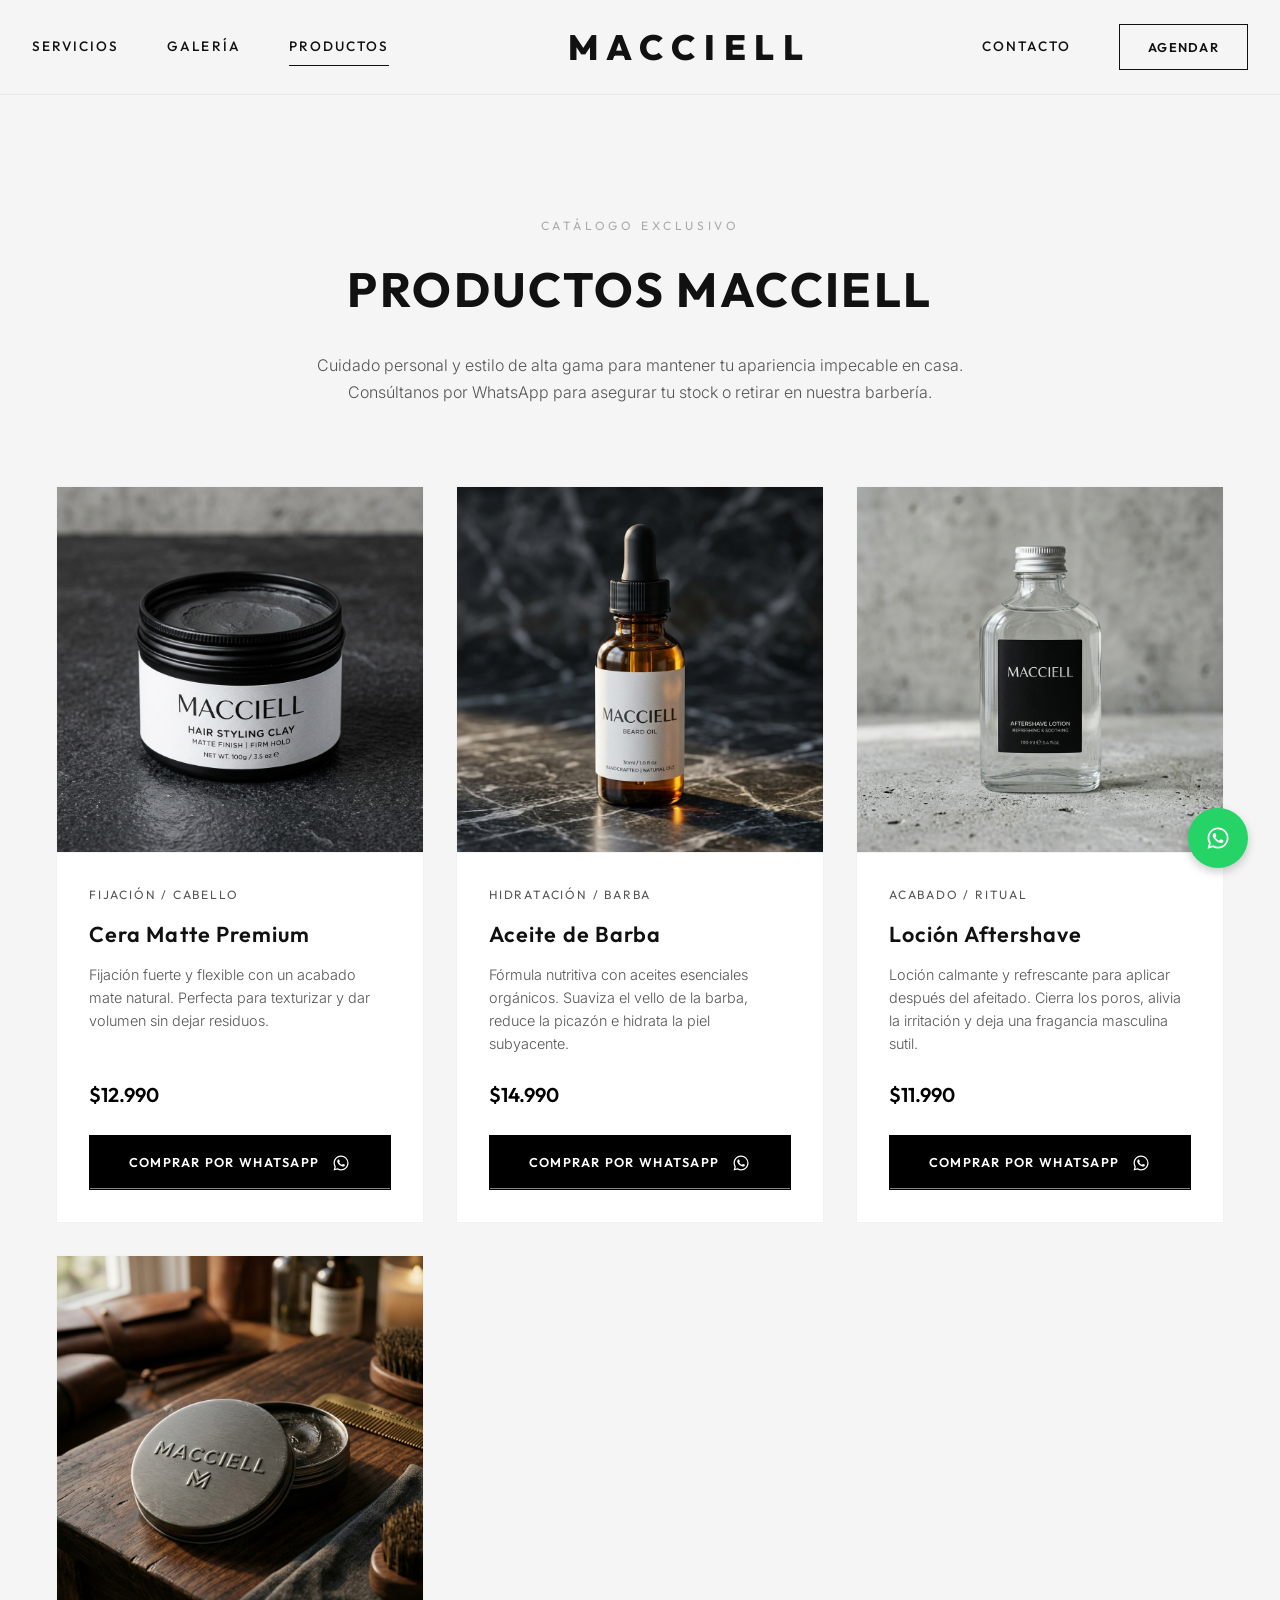
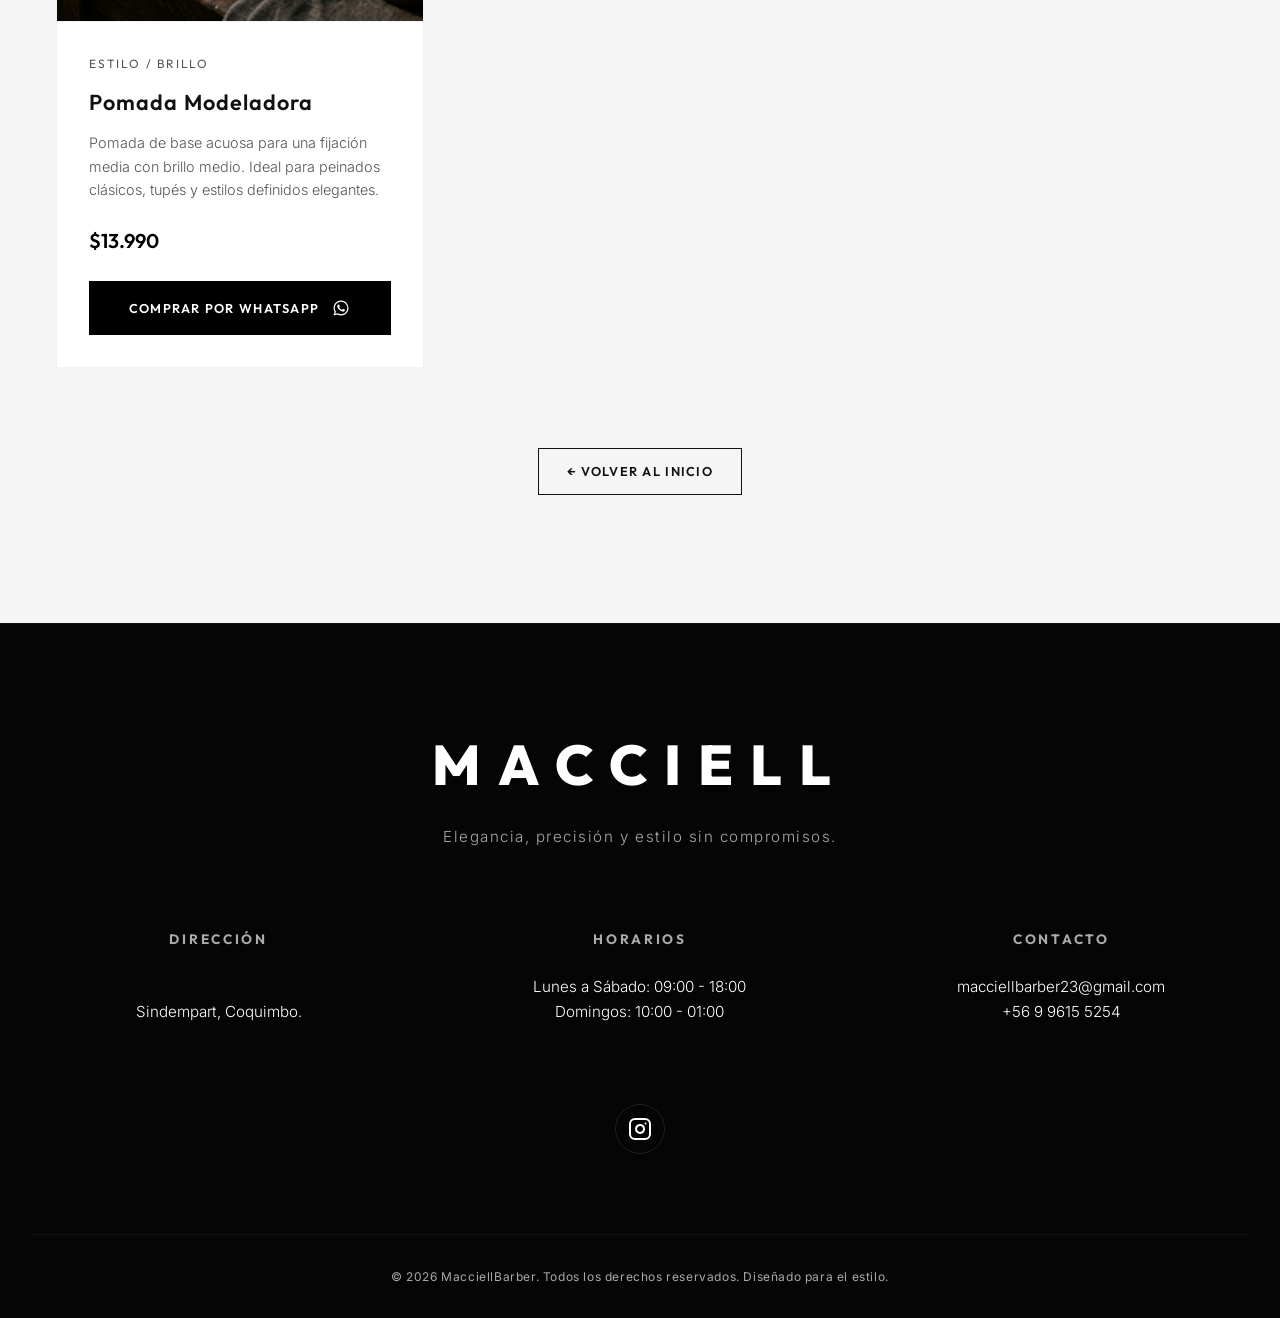
==== productos.html @ 470afd6d "Introduce new Products module: add products teaser to index, create products.html catalog, generate " ====
<!DOCTYPE html>
<html lang="es">
<head>
    <meta charset="UTF-8">
    <meta name="viewport" content="width=device-width, initial-scale=1.0">
    <title>Productos | Macciell</title>
    <meta name="description" content="Productos de barbería premium exclusivos de Macciell. Cera matte, aceite de barba y loción aftershave para mantener tu estilo todos los días.">
    <!-- Google Fonts: Outfit (Titulares) e Inter (Texto de cuerpo) -->
    <link rel="preconnect" href="https://fonts.googleapis.com">
    <link rel="preconnect" href="https://fonts.gstatic.com" crossorigin>
    <link href="https://fonts.googleapis.com/css2?family=Inter:wght@300;400;500;600&family=Outfit:wght@400;600;700;800&display=swap" rel="stylesheet">
    <link rel="stylesheet" href="style.css">
</head>
<body class="products-page">

    <!-- Header / Navegación -->
    <header class="main-header">
        <div class="header-container">
            <!-- Menú hamburguesa (móvil) -->
            <button class="mobile-nav-toggle" aria-label="Abrir menú" aria-expanded="false" id="menuToggleBtn">
                <span class="hamburger-line"></span>
                <span class="hamburger-line"></span>
                <span class="hamburger-line"></span>
            </button>

            <!-- Enlaces de navegación izquierdos (desktop) -->
            <nav class="desktop-nav nav-left">
                <a href="index.html#servicios" class="nav-link">Servicios</a>
                <a href="index.html#galeria" class="nav-link">Galería</a>
                <a href="productos.html" class="nav-link active">Productos</a>
            </nav>

            <!-- Logo Central -->
            <div class="logo-container">
                <a href="index.html" class="logo-text">MACCIELL</a>
            </div>

            <!-- Enlaces de navegación derechos / Botón de Acción -->
            <nav class="desktop-nav nav-right">
                <a href="index.html#contacto" class="nav-link">Contacto</a>
                <a href="https://api.whatsapp.com/send?phone=56996155254&text=Hola%20Macciell%20Barber%20%F0%9F%92%88%2C%20quiero%20agendar%20una%20hora.%0A%0A%F0%9F%91%A4%20Nombre%3A%0A%F0%9F%93%85%20D%C3%ADa%20de%20preferencia%3A%0A%F0%9F%95%90%20Hora%20de%20preferencia%3A%0A%F0%9F%92%87%E2%80%8D%E2%99%82%EF%B8%8F%20Servicio%20(corte%2Fbarba%2Fcorte%20%2B%20barba)%3A" target="_blank" class="btn-outline">Agendar</a>
            </nav>

            <!-- Botón de agendar directo para móvil -->
            <div class="mobile-cta-header">
                <a href="https://api.whatsapp.com/send?phone=56996155254&text=Hola%20Macciell%20Barber%20%F0%9F%92%88%2C%20quiero%20agendar%20una%20hora.%0A%0A%F0%9F%91%A4%20Nombre%3A%0A%F0%9F%93%85%20D%C3%ADa%20de%20preferencia%3A%0A%F0%9F%95%90%20Hora%20de%20preferencia%3A%0A%F0%9F%92%87%E2%80%8D%E2%99%82%EF%B8%8F%20Servicio%20(corte%2Fbarba%2Fcorte%20%2B%20barba)%3A" target="_blank" class="btn-outline btn-sm">Agendar</a>
            </div>
        </div>
    </header>

    <!-- Menú Móvil (Overlay Drawer) -->
    <div class="mobile-menu-overlay" id="mobileMenu">
        <nav class="mobile-menu-nav">
            <a href="index.html#servicios" class="mobile-nav-link">Servicios</a>
            <a href="index.html#galeria" class="mobile-nav-link">Galería</a>
            <a href="productos.html" class="mobile-nav-link">Productos</a>
            <a href="index.html#contacto" class="mobile-nav-link">Contacto</a>
            <a href="https://api.whatsapp.com/send?phone=56996155254&text=Hola%20Macciell%20Barber%20%F0%9F%92%88%2C%20quiero%20agendar%20una%20hora.%0A%0A%F0%9F%91%A4%20Nombre%3A%0A%F0%9F%93%85%20D%C3%ADa%20de%20preferencia%3A%0A%F0%9F%95%90%20Hora%20de%20preferencia%3A%0A%F0%9F%92%87%E2%80%8D%E2%99%82%EF%B8%8F%20Servicio%20(corte%2Fbarba%2Fcorte%20%2B%20barba)%3A" target="_blank" class="btn-solid btn-block">AGENDA TU HORA</a>
        </nav>
    </div>

    <main class="products-catalog-main">
        <section class="products-catalog-section">
            <div class="section-container">
                <div class="section-header scroll-reveal">
                    <span class="section-subtitle">CATÁLOGO EXCLUSIVO</span>
                    <h1 class="section-title">PRODUCTOS MACCIELL</h1>
                    <p class="section-description">Cuidado personal y estilo de alta gama para mantener tu apariencia impecable en casa. Consúltanos por WhatsApp para asegurar tu stock o retirar en nuestra barbería.</p>
                </div>

                <div class="catalog-grid">
                    <!-- Producto 1 -->
                    <div class="product-card scroll-reveal">
                        <div class="product-image-box">
                            <img src="assets/product_wax.png" alt="Cera Matte Estilizado Macciell" class="product-img">
                        </div>
                        <div class="product-info">
                            <span class="product-category">FIJACIÓN / CABELLO</span>
                            <h2 class="product-name">Cera Matte Premium</h2>
                            <p class="product-desc">Fijación fuerte y flexible con un acabado mate natural. Perfecta para texturizar y dar volumen sin dejar residuos.</p>
                            <p class="product-price">$12.990</p>
                            <a href="https://api.whatsapp.com/send?phone=56996155254&text=Hola%20Macciell%20Barber%20%F0%9F%92%88%2C%20me%20interesa%20comprar%20el%20producto%3A%20Cera%20Matte%20Premium.%0A%0A%F0%9F%91%A4%20Mi%20Nombre%3A%0A%F0%9F%93%85%20D%C3%ADa%20de%20retiro%2Fentrega%3A%0A%F0%9F%95%90%20Hora%20de%20retiro%2Fentrega%3A" target="_blank" class="btn-solid btn-block btn-buy">
                                COMPRAR POR WHATSAPP
                                <svg width="20" height="20" viewBox="0 0 24 24" fill="currentColor" xmlns="http://www.w3.org/2000/svg">
                                    <path d="M18.403 5.633A8.919 8.919 0 0 0 12.053 3c-4.948 0-8.976 4.027-8.978 8.977 0 1.58.413 3.126 1.198 4.488L3 21.116l4.759-1.248a8.93 8.93 0 0 0 4.29 1.093h.004c4.947 0 8.975-4.027 8.977-8.977a8.922 8.922 0 0 0-2.627-6.35zM12.053 19.432h-.003a7.447 7.447 0 0 1-3.798-1.041l-.272-.162-2.824.741.753-2.753-.177-.282a7.448 7.448 0 0 1-1.141-3.971c.002-4.114 3.349-7.461 7.465-7.461a7.413 7.413 0 0 1 5.281 2.19 7.421 7.421 0 0 1 2.186 5.276c-.002 4.115-3.348 7.462-7.47 7.462zm4.093-5.592c-.224-.113-1.327-.655-1.533-.73-.205-.075-.355-.112-.505.113-.15.225-.58.73-.711.88-.13.151-.26.169-.485.056-.225-.113-.949-.35-1.808-1.117-.668-.596-1.12-1.332-1.251-1.557-.13-.225-.014-.347.099-.46.101-.102.224-.263.336-.394.112-.132.149-.225.224-.375.075-.15.037-.282-.019-.394-.056-.113-.505-1.217-.692-1.666-.181-.437-.363-.377-.505-.385-.13-.006-.28-.006-.43-.006s-.393.056-.599.282c-.206.225-.786.768-.786 1.873s.804 2.173.916 2.323c.112.15 1.58 2.413 3.829 3.383.535.23 1.011.383 1.357.493.538.171 1.027.147 1.413.09.431-.064 1.327-.543 1.514-1.068.187-.525.187-.975.131-1.069-.056-.094-.206-.15-.43-.263z"/>
                                </svg>
                            </a>
                        </div>
                    </div>

                    <!-- Producto 2 -->
                    <div class="product-card scroll-reveal">
                        <div class="product-image-box">
                            <img src="assets/product_oil.png" alt="Aceite de Barba Hidratante Macciell" class="product-img">
                        </div>
                        <div class="product-info">
                            <span class="product-category">HIDRATACIÓN / BARBA</span>
                            <h2 class="product-name">Aceite de Barba</h2>
                            <p class="product-desc">Fórmula nutritiva con aceites esenciales orgánicos. Suaviza el vello de la barba, reduce la picazón e hidrata la piel subyacente.</p>
                            <p class="product-price">$14.990</p>
                            <a href="https://api.whatsapp.com/send?phone=56996155254&text=Hola%20Macciell%20Barber%20%F0%9F%92%88%2C%20me%20interesa%20comprar%20el%20producto%3A%20Aceite%20de%20Barba.%0A%0A%F0%9F%91%A4%20Mi%20Nombre%3A%0A%F0%9F%93%85%20D%C3%ADa%20de%20retiro%2Fentrega%3A%0A%F0%9F%95%90%20Hora%20de%20retiro%2Fentrega%3A" target="_blank" class="btn-solid btn-block btn-buy">
                                COMPRAR POR WHATSAPP
                                <svg width="20" height="20" viewBox="0 0 24 24" fill="currentColor" xmlns="http://www.w3.org/2000/svg">
                                    <path d="M18.403 5.633A8.919 8.919 0 0 0 12.053 3c-4.948 0-8.976 4.027-8.978 8.977 0 1.58.413 3.126 1.198 4.488L3 21.116l4.759-1.248a8.93 8.93 0 0 0 4.29 1.093h.004c4.947 0 8.975-4.027 8.977-8.977a8.922 8.922 0 0 0-2.627-6.35zM12.053 19.432h-.003a7.447 7.447 0 0 1-3.798-1.041l-.272-.162-2.824.741.753-2.753-.177-.282a7.448 7.448 0 0 1-1.141-3.971c.002-4.114 3.349-7.461 7.465-7.461a7.413 7.413 0 0 1 5.281 2.19 7.421 7.421 0 0 1 2.186 5.276c-.002 4.115-3.348 7.462-7.47 7.462zm4.093-5.592c-.224-.113-1.327-.655-1.533-.73-.205-.075-.355-.112-.505.113-.15.225-.58.73-.711.88-.13.151-.26.169-.485.056-.225-.113-.949-.35-1.808-1.117-.668-.596-1.12-1.332-1.251-1.557-.13-.225-.014-.347.099-.46.101-.102.224-.263.336-.394.112-.132.149-.225.224-.375.075-.15.037-.282-.019-.394-.056-.113-.505-1.217-.692-1.666-.181-.437-.363-.377-.505-.385-.13-.006-.28-.006-.43-.006s-.393.056-.599.282c-.206.225-.786.768-.786 1.873s.804 2.173.916 2.323c.112.15 1.58 2.413 3.829 3.383.535.23 1.011.383 1.357.493.538.171 1.027.147 1.413.09.431-.064 1.327-.543 1.514-1.068.187-.525.187-.975.131-1.069-.056-.094-.206-.15-.43-.263z"/>
                                </svg>
                            </a>
                        </div>
                    </div>

                    <!-- Producto 3 -->
                    <div class="product-card scroll-reveal">
                        <div class="product-image-box">
                            <img src="assets/product_aftershave.png" alt="Loción Aftershave Refrescante Macciell" class="product-img">
                        </div>
                        <div class="product-info">
                            <span class="product-category">ACABADO / RITUAL</span>
                            <h2 class="product-name">Loción Aftershave</h2>
                            <p class="product-desc">Loción calmante y refrescante para aplicar después del afeitado. Cierra los poros, alivia la irritación y deja una fragancia masculina sutil.</p>
                            <p class="product-price">$11.990</p>
                            <a href="https://api.whatsapp.com/send?phone=56996155254&text=Hola%20Macciell%20Barber%20%F0%9F%92%88%2C%20me%20interesa%20comprar%20el%20producto%3A%20Loci%C3%B3n%20Aftershave.%0A%0A%F0%9F%91%A4%20Mi%20Nombre%3A%0A%F0%9F%93%85%20D%C3%ADa%20de%20retiro%2Fentrega%3A%0A%F0%9F%95%90%20Hora%20de%20retiro%2Fentrega%3A" target="_blank" class="btn-solid btn-block btn-buy">
                                COMPRAR POR WHATSAPP
                                <svg width="20" height="20" viewBox="0 0 24 24" fill="currentColor" xmlns="http://www.w3.org/2000/svg">
                                    <path d="M18.403 5.633A8.919 8.919 0 0 0 12.053 3c-4.948 0-8.976 4.027-8.978 8.977 0 1.58.413 3.126 1.198 4.488L3 21.116l4.759-1.248a8.93 8.93 0 0 0 4.29 1.093h.004c4.947 0 8.975-4.027 8.977-8.977a8.922 8.922 0 0 0-2.627-6.35zM12.053 19.432h-.003a7.447 7.447 0 0 1-3.798-1.041l-.272-.162-2.824.741.753-2.753-.177-.282a7.448 7.448 0 0 1-1.141-3.971c.002-4.114 3.349-7.461 7.465-7.461a7.413 7.413 0 0 1 5.281 2.19 7.421 7.421 0 0 1 2.186 5.276c-.002 4.115-3.348 7.462-7.47 7.462zm4.093-5.592c-.224-.113-1.327-.655-1.533-.73-.205-.075-.355-.112-.505.113-.15.225-.58.73-.711.88-.13.151-.26.169-.485.056-.225-.113-.949-.35-1.808-1.117-.668-.596-1.12-1.332-1.251-1.557-.13-.225-.014-.347.099-.46.101-.102.224-.263.336-.394.112-.132.149-.225.224-.375.075-.15.037-.282-.019-.394-.056-.113-.505-1.217-.692-1.666-.181-.437-.363-.377-.505-.385-.13-.006-.28-.006-.43-.006s-.393.056-.599.282c-.206.225-.786.768-.786 1.873s.804 2.173.916 2.323c.112.15 1.58 2.413 3.829 3.383.535.23 1.011.383 1.357.493.538.171 1.027.147 1.413.09.431-.064 1.327-.543 1.514-1.068.187-.525.187-.975.131-1.069-.056-.094-.206-.15-.43-.263z"/>
                                </svg>
                            </a>
                        </div>
                    </div>

                    <!-- Producto 4 -->
                    <div class="product-card scroll-reveal">
                        <div class="product-image-box">
                            <img src="assets/product_pomade.png" alt="Pomada Premium Modeladora Macciell" class="product-img">
                        </div>
                        <div class="product-info">
                            <span class="product-category">ESTILO / BRILLO</span>
                            <h2 class="product-name">Pomada Modeladora</h2>
                            <p class="product-desc">Pomada de base acuosa para una fijación media con brillo medio. Ideal para peinados clásicos, tupés y estilos definidos elegantes.</p>
                            <p class="product-price">$13.990</p>
                            <a href="https://api.whatsapp.com/send?phone=56996155254&text=Hola%20Macciell%20Barber%20%F0%9F%92%88%2C%20me%20interesa%20comprar%20el%20producto%3A%20Pomada%20Modeladora.%0A%0A%F0%9F%91%A4%20Mi%20Nombre%3A%0A%F0%9F%93%85%20D%C3%ADa%20de%20retiro%2Fentrega%3A%0A%F0%9F%95%90%20Hora%20de%20retiro%2Fentrega%3A" target="_blank" class="btn-solid btn-block btn-buy">
                                COMPRAR POR WHATSAPP
                                <svg width="20" height="20" viewBox="0 0 24 24" fill="currentColor" xmlns="http://www.w3.org/2000/svg">
                                    <path d="M18.403 5.633A8.919 8.919 0 0 0 12.053 3c-4.948 0-8.976 4.027-8.978 8.977 0 1.58.413 3.126 1.198 4.488L3 21.116l4.759-1.248a8.93 8.93 0 0 0 4.29 1.093h.004c4.947 0 8.975-4.027 8.977-8.977a8.922 8.922 0 0 0-2.627-6.35zM12.053 19.432h-.003a7.447 7.447 0 0 1-3.798-1.041l-.272-.162-2.824.741.753-2.753-.177-.282a7.448 7.448 0 0 1-1.141-3.971c.002-4.114 3.349-7.461 7.465-7.461a7.413 7.413 0 0 1 5.281 2.19 7.421 7.421 0 0 1 2.186 5.276c-.002 4.115-3.348 7.462-7.47 7.462zm4.093-5.592c-.224-.113-1.327-.655-1.533-.73-.205-.075-.355-.112-.505.113-.15.225-.58.73-.711.88-.13.151-.26.169-.485.056-.225-.113-.949-.35-1.808-1.117-.668-.596-1.12-1.332-1.251-1.557-.13-.225-.014-.347.099-.46.101-.102.224-.263.336-.394.112-.132.149-.225.224-.375.075-.15.037-.282-.019-.394-.056-.113-.505-1.217-.692-1.666-.181-.437-.363-.377-.505-.385-.13-.006-.28-.006-.43-.006s-.393.056-.599.282c-.206.225-.786.768-.786 1.873s.804 2.173.916 2.323c.112.15 1.58 2.413 3.829 3.383.535.23 1.011.383 1.357.493.538.171 1.027.147 1.413.09.431-.064 1.327-.543 1.514-1.068.187-.525.187-.975.131-1.069-.056-.094-.206-.15-.43-.263z"/>
                                </svg>
                            </a>
                        </div>
                    </div>
                </div>
                
                <div class="products-back-link">
                    <a href="index.html" class="btn-outline">&larr; Volver al inicio</a>
                </div>
            </div>
        </section>
    </main>

    <!-- Footer / Contacto -->
    <footer id="contacto" class="main-footer">
        <div class="footer-container">
            <div class="footer-brand scroll-reveal">
                <h2 class="footer-logo">MACCIELL</h2>
                <p class="footer-tagline">Elegancia, precisión y estilo sin compromisos.</p>
            </div>

            <div class="footer-info scroll-reveal">
                <div class="info-block">
                    <h3>DIRECCIÓN</h3>
                    <p><br>Sindempart, Coquimbo.</p>
                </div>
                <div class="info-block">
                    <h3>HORARIOS</h3>
                    <p>Lunes a Sábado: 09:00 - 18:00<br>Domingos: 10:00 - 01:00</p>
                </div>
                <div class="info-block">
                    <h3>CONTACTO</h3>
                    <p><a href="mailto:macciellbarber23@gmail.com" class="footer-link">macciellbarber23@gmail.com</a></p>
                    <p><a href="https://api.whatsapp.com/send?phone=56996155254&text=Hola%20Macciell%20Barber%20%F0%9F%92%88%2C%20quiero%20agendar%20una%20hora.%0A%0A%F0%9F%91%A4%20Nombre%3A%0A%F0%9F%93%85%20D%C3%ADa%20de%20preferencia%3A%0A%F0%9F%95%90%20Hora%20de%20preferencia%3A%0A%F0%9F%92%87%E2%80%8D%E2%99%82%EF%B8%8F%20Servicio%20(corte%2Fbarba%2Fcorte%20%2B%20barba)%3A" target="_blank" class="footer-link">+56 9 9615 5254</a></p>
                </div>
            </div>

            <div class="footer-social scroll-reveal">
                <a href="https://www.instagram.com/macciellbarber/" target="_blank" aria-label="Instagram" class="social-icon-link">
                    <svg width="24" height="24" viewBox="0 0 24 24" fill="none" stroke="currentColor" stroke-width="2" stroke-linecap="round" stroke-linejoin="round">
                        <rect x="2" y="2" width="20" height="20" rx="5" ry="5"></rect>
                        <path d="M16 11.37A4 4 0 1 1 12.63 8 4 4 0 0 1 16 11.37z"></path>
                        <line x1="17.5" y1="6.5" x2="17.51" y2="6.5"></line>
                    </svg>
                </a>
            </div>

            <div class="footer-bottom">
                <p>&copy; 2026 MacciellBarber. Todos los derechos reservados. Diseñado para el estilo.</p>
            </div>
        </div>
    </footer>

    <!-- Botón Flotante de WhatsApp -->
    <a href="https://api.whatsapp.com/send?phone=56996155254&text=Hola%20Macciell%20Barber%20%F0%9F%92%88%2C%20quiero%20agendar%20una%20hora.%0A%0A%F0%9F%91%A4%20Nombre%3A%0A%F0%9F%93%85%20D%C3%ADa%20de%20preferencia%3A%0A%F0%9F%95%90%20Hora%20de%20preferencia%3A%0A%F0%9F%92%87%E2%80%8D%E2%99%82%EF%B8%8F%20Servicio%20(corte%2Fbarba%2Fcorte%20%2B%20barba)%3A" class="whatsapp-floating" target="_blank" aria-label="Chatea con nosotros por WhatsApp">
        <svg width="28" height="28" viewBox="0 0 24 24" fill="currentColor" xmlns="http://www.w3.org/2000/svg">
            <path fill-rule="evenodd" clip-rule="evenodd" d="M18.403 5.633A8.919 8.919 0 0 0 12.053 3c-4.948 0-8.976 4.027-8.978 8.977 0 1.58.413 3.126 1.198 4.488L3 21.116l4.759-1.248a8.93 8.93 0 0 0 4.29 1.093h.004c4.947 0 8.975-4.027 8.977-8.977a8.922 8.922 0 0 0-2.627-6.35zM12.053 19.432h-.003a7.447 7.447 0 0 1-3.798-1.041l-.272-.162-2.824.741.753-2.753-.177-.282a7.448 7.448 0 0 1-1.141-3.971c.002-4.114 3.349-7.461 7.465-7.461a7.413 7.413 0 0 1 5.281 2.19 7.421 7.421 0 0 1 2.186 5.276c-.002 4.115-3.348 7.462-7.47 7.462zm4.093-5.592c-.224-.113-1.327-.655-1.533-.73-.205-.075-.355-.112-.505.113-.15.225-.58.73-.711.88-.13.151-.26.169-.485.056-.225-.113-.949-.35-1.808-1.117-.668-.596-1.12-1.332-1.251-1.557-.13-.225-.014-.347.099-.46.101-.102.224-.263.336-.394.112-.132.149-.225.224-.375.075-.15.037-.282-.019-.394-.056-.113-.505-1.217-.692-1.666-.181-.437-.363-.377-.505-.385-.13-.006-.28-.006-.43-.006s-.393.056-.599.282c-.206.225-.786.768-.786 1.873s.804 2.173.916 2.323c.112.15 1.58 2.413 3.829 3.383.535.23 1.011.383 1.357.493.538.171 1.027.147 1.413.09.431-.064 1.327-.543 1.514-1.068.187-.525.187-.975.131-1.069-.056-.094-.206-.15-.43-.263z"/>
        </svg>
    </a>

    <!-- Scripts -->
    <script src="app.js"></script>
</body>
</html>
---- style.css ----
/* ==========================================================================
   MACCIELLBARBER - Premium CSS Stylesheet
   ========================================================================== */

/* Variables y Variables de Diseño */
:root {
    /* Paleta de Colores */
    --color-bg-light: #f5f5f5;      /* Gris muy claro (fondo principal) */
    --color-bg-white: #ffffff;      /* Blanco puro */
    --color-bg-dark: #0a0a0a;       /* Negro profundo */
    --color-bg-darker: #050505;     /* Negro absoluto para contrastes */
    
    --color-text-dark: #111111;     /* Negro profundo para texto */
    --color-text-muted: #555555;    /* Gris medio para descripciones */
    --color-text-light: #ffffff;    /* Blanco para textos sobre oscuro */
    --color-text-light-muted: #aaaaaa; /* Gris claro sobre oscuro */

    --color-accent: #000000;
    --color-whatsapp: #25D366;
    --color-whatsapp-hover: #20ba59;

    /* Fuentes */
    --font-heading: 'Outfit', sans-serif;
    --font-body: 'Inter', sans-serif;

    /* Transiciones */
    --transition-smooth: all 0.4s cubic-bezier(0.16, 1, 0.3, 1);
    --transition-fast: all 0.2s ease;

    /* Espaciado */
    --section-padding: 8rem 2rem;
    --section-padding-mobile: 5rem 1.5rem;
}

/* Reset y Estilos Globales */
*, *::before, *::after {
    box-sizing: border-box;
    margin: 0;
    padding: 0;
}

html {
    scroll-behavior: smooth;
    font-size: 16px; /* Base */
}

body {
    font-family: var(--font-body);
    background-color: var(--color-bg-light);
    color: var(--color-text-dark);
    line-height: 1.6;
    overflow-x: hidden;
    -webkit-font-smoothing: antialiased;
}

a {
    text-decoration: none;
    color: inherit;
    transition: var(--transition-fast);
}

img {
    max-width: 100%;
    height: auto;
    display: block;
}

ul {
    list-style: none;
}

/* ==========================================================================
   Componentes / Botones (Premium)
   ========================================================================== */

/* Botón Sólido Negro */
.btn-solid {
    display: inline-flex;
    align-items: center;
    justify-content: center;
    gap: 0.75rem;
    background-color: var(--color-accent);
    color: var(--color-text-light);
    padding: 1.25rem 2.5rem;
    font-family: var(--font-heading);
    font-weight: 600;
    font-size: 0.9rem;
    letter-spacing: 0.15em;
    border: 1px solid var(--color-accent);
    cursor: pointer;
    transition: var(--transition-smooth);
    position: relative;
    overflow: hidden;
    z-index: 1;
}

.btn-solid::before {
    content: '';
    position: absolute;
    top: 0;
    left: 0;
    width: 100%;
    height: 100%;
    background-color: var(--color-bg-white);
    transform: translateY(100%);
    transition: var(--transition-smooth);
    z-index: -1;
}

.btn-solid:hover {
    color: var(--color-text-dark);
    border-color: var(--color-accent);
}

.btn-solid:hover::before {
    transform: translateY(0);
}

.btn-solid .arrow-icon {
    transition: var(--transition-smooth);
}

.btn-solid:hover .arrow-icon {
    transform: translateX(5px);
}

/* Botón Delineado (Outline) */
.btn-outline {
    display: inline-block;
    background: transparent;
    color: var(--color-text-dark);
    border: 1px solid var(--color-text-dark);
    padding: 0.75rem 1.75rem;
    font-family: var(--font-heading);
    font-weight: 600;
    font-size: 0.8rem;
    letter-spacing: 0.1em;
    cursor: pointer;
    text-transform: uppercase;
    transition: var(--transition-smooth);
}

.btn-outline:hover {
    background-color: var(--color-accent);
    color: var(--color-text-light);
}

.btn-outline.btn-sm {
    padding: 0.5rem 1.25rem;
    font-size: 0.75rem;
}

.btn-block {
    display: flex;
    width: 100%;
}

/* ==========================================================================
   Header / Navegación
   ========================================================================== */
.main-header {
    position: fixed;
    top: 0;
    left: 0;
    width: 100%;
    z-index: 100;
    background-color: rgba(245, 245, 245, 0.8);
    backdrop-filter: blur(10px);
    -webkit-backdrop-filter: blur(10px);
    border-bottom: 1px solid rgba(0, 0, 0, 0.05);
    transition: var(--transition-smooth);
}

/* Modificación de Header al hacer scroll */
.main-header.scrolled {
    background-color: rgba(255, 255, 255, 0.95);
    padding: 0.5rem 0;
    box-shadow: 0 10px 30px rgba(0, 0, 0, 0.02);
}

.header-container {
    max-width: 1400px;
    margin: 0 auto;
    display: flex;
    align-items: center;
    justify-content: space-between;
    padding: 1.5rem 2rem;
    position: relative;
    transition: var(--transition-smooth);
}

.desktop-nav {
    display: flex;
    align-items: center;
    gap: 3rem;
}

.nav-link {
    font-family: var(--font-heading);
    font-size: 0.85rem;
    font-weight: 500;
    letter-spacing: 0.15em;
    text-transform: uppercase;
    position: relative;
    padding: 0.5rem 0;
}

.nav-link::after {
    content: '';
    position: absolute;
    bottom: 0;
    left: 0;
    width: 0;
    height: 1px;
    background-color: var(--color-text-dark);
    transition: var(--transition-smooth);
}

.nav-link:hover::after {
    width: 100%;
}

/* Logo */
.logo-container {
    display: flex;
    align-items: center;
    justify-content: center;
}

.logo-text {
    font-family: var(--font-heading);
    font-weight: 800;
    font-size: 2.2rem;
    letter-spacing: 0.25em;
    line-height: 1;
    margin-right: -0.25em; /* Compensar espaciado final */
    text-transform: uppercase;
    color: var(--color-text-dark);
    transition: var(--transition-smooth);
}

.logo-text:hover {
    letter-spacing: 0.35em;
    margin-right: -0.35em;
}

/* Elementos Móviles en Header */
.mobile-nav-toggle {
    display: none;
    background: none;
    border: none;
    cursor: pointer;
    flex-direction: column;
    gap: 6px;
    z-index: 101;
    padding: 0.5rem;
}

.hamburger-line {
    display: block;
    width: 24px;
    height: 1px;
    background-color: var(--color-text-dark);
    transition: var(--transition-smooth);
}

.mobile-cta-header {
    display: none;
}

/* ==========================================================================
   Menú Móvil Overlay Drawer
   ========================================================================== */
.mobile-menu-overlay {
    position: fixed;
    top: 0;
    left: 0;
    width: 100%;
    height: 100vh;
    background-color: var(--color-bg-white);
    z-index: 99;
    display: flex;
    align-items: center;
    justify-content: center;
    transform: translateY(-100%);
    transition: var(--transition-smooth);
}

.mobile-menu-overlay.active {
    transform: translateY(0);
}

.mobile-menu-nav {
    display: flex;
    flex-direction: column;
    align-items: center;
    gap: 2.5rem;
    width: 80%;
    max-width: 400px;
    text-align: center;
}

.mobile-nav-link {
    font-family: var(--font-heading);
    font-size: 1.5rem;
    font-weight: 600;
    letter-spacing: 0.1em;
    text-transform: uppercase;
}

/* Animación del botón hamburguesa */
.mobile-nav-toggle.active .hamburger-line:nth-child(1) {
    transform: translateY(7px) rotate(45deg);
}

.mobile-nav-toggle.active .hamburger-line:nth-child(2) {
    opacity: 0;
}

.mobile-nav-toggle.active .hamburger-line:nth-child(3) {
    transform: translateY(-7px) rotate(-45deg);
}


/* ==========================================================================
   Hero Section
   ========================================================================== */
.hero-section {
    min-height: 100vh;
    display: grid;
    grid-template-columns: 1.1fr 0.9fr;
    align-items: center;
    padding: 8rem 4rem 4rem 4rem;
    max-width: 1600px;
    margin: 0 auto;
    gap: 4rem;
}

.hero-content {
    display: flex;
    flex-direction: column;
    justify-content: center;
    z-index: 2;
}

.hero-title {
    font-family: var(--font-heading);
    font-size: 5.5rem;
    font-weight: 800;
    line-height: 1.05;
    letter-spacing: -0.02em;
    color: var(--color-text-dark);
    margin-bottom: 2rem;
}

.hero-subtitle {
    font-size: 1.1rem;
    color: var(--color-text-muted);
    max-width: 480px;
    margin-bottom: 3rem;
    font-weight: 300;
}

.hero-image-wrapper {
    position: relative;
    height: 80vh;
    width: 100%;
    overflow: hidden;
}

.hero-image {
    width: 100%;
    height: 100%;
    object-fit: cover;
    filter: grayscale(10%) contrast(105%);
    transition: var(--transition-smooth);
}

.hero-image-wrapper:hover .hero-image {
    transform: scale(1.03);
}


/* ==========================================================================
   Servicios Section (Contraste Negro)
   ========================================================================== */
.services-section {
    background-color: var(--color-bg-dark);
    color: var(--color-text-light);
    padding: var(--section-padding);
}

.section-container {
    max-width: 1400px;
    margin: 0 auto;
    padding: 0 1.5rem;
}

.section-header {
    margin-bottom: 5rem;
    text-align: center;
}

.section-subtitle {
    font-family: var(--font-heading);
    font-size: 0.75rem;
    letter-spacing: 0.3em;
    color: var(--color-text-light-muted);
    text-transform: uppercase;
    display: block;
    margin-bottom: 1rem;
}

.section-title {
    font-family: var(--font-heading);
    font-size: 3rem;
    font-weight: 700;
    letter-spacing: 0.05em;
}

.services-grid {
    display: grid;
    grid-template-columns: repeat(auto-fit, minmax(280px, 1fr));
    gap: 2.5rem;
}

.service-card {
    background-color: var(--color-bg-darker);
    border: 1px solid rgba(255, 255, 255, 0.05);
    display: flex;
    flex-direction: column;
    transition: var(--transition-smooth);
}

.service-card:hover {
    transform: translateY(-8px);
    border-color: rgba(255, 255, 255, 0.15);
}

.service-image-box {
    position: relative;
    height: 250px;
    overflow: hidden;
}

.service-img {
    width: 100%;
    height: 100%;
    object-fit: cover;
    filter: grayscale(100%) contrast(110%);
    transition: var(--transition-smooth);
}

.service-overlay {
    position: absolute;
    top: 0;
    left: 0;
    width: 100%;
    height: 100%;
    background: linear-gradient(to bottom, transparent 60%, rgba(5, 5, 5, 0.8));
}

.service-card:hover .service-img {
    transform: scale(1.05);
    filter: grayscale(20%) contrast(105%);
}

.service-info {
    padding: 2rem;
    display: flex;
    flex-direction: column;
    flex-grow: 1;
}

.service-name {
    font-family: var(--font-heading);
    font-size: 1.3rem;
    font-weight: 600;
    margin-bottom: 0.75rem;
}

.service-desc {
    font-size: 0.9rem;
    color: var(--color-text-light-muted);
    margin-bottom: 1.75rem;
    font-weight: 300;
    flex-grow: 1;
}

.service-link {
    font-family: var(--font-heading);
    font-size: 0.8rem;
    font-weight: 600;
    letter-spacing: 0.15em;
    text-transform: uppercase;
    display: flex;
    align-items: center;
    gap: 0.5rem;
}

.service-link .arrow {
    transition: var(--transition-fast);
}

.service-link:hover .arrow {
    transform: translateX(6px);
}


/* ==========================================================================
   Galería Section
   ========================================================================== */
.gallery-section {
    padding: var(--section-padding);
}

.gallery-section .section-title {
    color: var(--color-text-dark);
}

.gallery-section .section-subtitle {
    color: var(--color-text-muted);
}

.gallery-grid {
    display: grid;
    grid-template-columns: repeat(2, 1fr);
    gap: 1.5rem;
}

.gallery-item {
    position: relative;
    overflow: hidden;
    height: 350px;
}

.gallery-item.item-large {
    grid-column: span 2;
    height: 500px;
}

.gallery-img {
    width: 100%;
    height: 100%;
    object-fit: cover;
    filter: grayscale(100%);
    transition: var(--transition-smooth);
}

.gallery-info {
    position: absolute;
    bottom: 0;
    left: 0;
    width: 100%;
    padding: 2rem;
    background: linear-gradient(transparent, rgba(0, 0, 0, 0.7));
    color: var(--color-text-light);
    opacity: 0;
    transform: translateY(20px);
    transition: var(--transition-smooth);
    font-family: var(--font-heading);
    font-size: 1.1rem;
    letter-spacing: 0.1em;
    text-transform: uppercase;
}

.gallery-item:hover .gallery-img {
    filter: grayscale(20%) scale(1.02);
}

.gallery-item:hover .gallery-info {
    opacity: 1;
    transform: translateY(0);
}


/* ==========================================================================
   Footer & Contacto Section
   ========================================================================== */
.main-footer {
    background-color: var(--color-bg-darker);
    color: var(--color-text-light);
    padding: 6rem 2rem 2rem 2rem;
    border-top: 1px solid rgba(255, 255, 255, 0.05);
}

.footer-container {
    max-width: 1400px;
    margin: 0 auto;
}

.footer-brand {
    text-align: center;
    margin-bottom: 5rem;
}

.footer-logo {
    font-family: var(--font-heading);
    font-size: 3.5rem;
    font-weight: 800;
    letter-spacing: 0.3em;
    margin-bottom: 1rem;
}

.footer-tagline {
    font-size: 0.95rem;
    color: var(--color-text-light-muted);
    letter-spacing: 0.1em;
    font-weight: 300;
}

.footer-info {
    display: grid;
    grid-template-columns: repeat(auto-fit, minmax(250px, 1fr));
    gap: 3rem;
    margin-bottom: 5rem;
    text-align: center;
}

.info-block h3 {
    font-family: var(--font-heading);
    font-size: 0.85rem;
    letter-spacing: 0.2em;
    margin-bottom: 1.5rem;
    color: var(--color-text-light-muted);
}

.info-block p {
    font-size: 0.95rem;
    color: var(--color-text-light);
    font-weight: 300;
}

.footer-link {
    transition: var(--transition-fast);
}

.footer-link:hover {
    color: var(--color-text-light-muted);
    text-decoration: underline;
}

.footer-social {
    display: flex;
    justify-content: center;
    margin-bottom: 5rem;
}

.social-icon-link {
    display: flex;
    align-items: center;
    justify-content: center;
    width: 50px;
    height: 50px;
    border: 1px solid rgba(255, 255, 255, 0.1);
    border-radius: 50%;
    color: var(--color-text-light);
    transition: var(--transition-smooth);
}

.social-icon-link:hover {
    background-color: var(--color-text-light);
    color: var(--color-bg-dark);
    border-color: var(--color-text-light);
    transform: translateY(-3px);
}

.footer-bottom {
    border-top: 1px solid rgba(255, 255, 255, 0.05);
    padding-top: 2rem;
    text-align: center;
    font-size: 0.75rem;
    color: var(--color-text-light-muted);
    letter-spacing: 0.05em;
}


/* ==========================================================================
   Botón Flotante de WhatsApp
   ========================================================================== */
.whatsapp-floating {
    position: fixed;
    bottom: 2rem;
    right: 2rem;
    width: 60px;
    height: 60px;
    background-color: var(--color-whatsapp);
    color: white;
    border-radius: 50%;
    display: flex;
    align-items: center;
    justify-content: center;
    box-shadow: 0 4px 10px rgba(0, 0, 0, 0.2);
    z-index: 98;
    transition: var(--transition-smooth);
    animation: pulseWhatsApp 2s infinite;
}

.whatsapp-floating:hover {
    background-color: var(--color-whatsapp-hover);
    transform: scale(1.08) translateY(-3px);
    box-shadow: 0 6px 15px rgba(0, 0, 0, 0.3);
}

@keyframes pulseWhatsApp {
    0% {
        box-shadow: 0 0 0 0 rgba(37, 211, 102, 0.5);
    }
    70% {
        box-shadow: 0 0 0 15px rgba(37, 211, 102, 0);
    }
    100% {
        box-shadow: 0 0 0 0 rgba(37, 211, 102, 0);
    }
}


/* ==========================================================================
   Animaciones & Efectos al Cargar / Scroll
   ========================================================================== */

/* Animación inicial */
.animate-on-load {
    opacity: 0;
    transform: translateY(30px);
    animation: fadeInUp 1s cubic-bezier(0.16, 1, 0.3, 1) forwards;
}

.hero-title.animate-on-load {
    animation-delay: 0.2s;
}

.hero-subtitle.animate-on-load {
    animation-delay: 0.4s;
}

.hero-cta.animate-on-load {
    animation-delay: 0.6s;
}

.hero-image-wrapper.animate-on-load {
    animation-delay: 0.8s;
}

@keyframes fadeInUp {
    to {
        opacity: 1;
        transform: translateY(0);
    }
}

/* Elementos que aparecen al hacer Scroll */
.scroll-reveal {
    opacity: 0;
    transform: translateY(40px);
    transition: opacity 0.8s cubic-bezier(0.16, 1, 0.3, 1),
                transform 0.8s cubic-bezier(0.16, 1, 0.3, 1);
}

.scroll-reveal.revealed {
    opacity: 1;
    transform: translateY(0);
}


/* ==========================================================================
   Medias Queries (Diseño Responsivo)
   ========================================================================== */

/* Tablets y Desktops pequeños */
@media (max-width: 1024px) {
    html {
        font-size: 15px;
    }

    .hero-section {
        grid-template-columns: 1fr;
        padding-top: 7rem;
        gap: 3rem;
    }

    .hero-image-wrapper {
        height: 60vh;
    }

    .hero-title {
        font-size: 4.5rem;
    }

    .desktop-nav {
        display: none;
    }

    .mobile-nav-toggle {
        display: flex;
    }

    .mobile-cta-header {
        display: block;
    }
}

/* Celulares (Mobile First tweaks) */
@media (max-width: 768px) {
    html {
        font-size: 14px;
    }

    :root {
        --section-padding: var(--section-padding-mobile);
    }

    .hero-section {
        padding: 6rem 1.5rem 3rem 1.5rem;
        text-align: center;
        gap: 2rem;
    }

    .hero-title {
        font-size: 3.5rem;
        line-height: 1.1;
    }

    .hero-subtitle {
        margin: 0 auto 2.5rem auto;
    }

    .hero-cta {
        display: flex;
        justify-content: center;
    }

    .hero-image-wrapper {
        height: 45vh;
    }

    .logo-text {
        font-size: 1.7rem;
    }

    .section-title {
        font-size: 2.2rem;
    }

    .section-header {
        margin-bottom: 3.5rem;
    }

    .gallery-grid {
        grid-template-columns: 1fr;
    }

    .gallery-item {
        height: 280px;
    }

    .gallery-item.item-large {
        grid-column: span 1;
        height: 280px;
    }

    .footer-logo {
        font-size: 2.8rem;
    }

    .footer-info {
        gap: 2.5rem;
    }

    .whatsapp-floating {
        width: 50px;
        height: 50px;
        bottom: 1.5rem;
        right: 1.5rem;
    }
}

/* Dispositivos muy pequeños */
@media (max-width: 480px) {
    .hero-title {
        font-size: 3rem;
    }
}

/* ==========================================================================
   Sección de Adelanto de Productos & Catálogo (productos.html)
   ========================================================================== */
.nav-link.active::after {
    width: 100%;
}

.products-teaser-section {
    background-color: var(--color-bg-light);
    padding: 8rem 2rem;
    border-top: 1px solid rgba(0, 0, 0, 0.05);
}

.products-grid {
    display: grid;
    grid-template-columns: repeat(auto-fit, minmax(300px, 1fr));
    gap: 2.5rem;
    margin-bottom: 4rem;
}

.product-card {
    background: var(--color-text-light);
    border: 1px solid rgba(0, 0, 0, 0.05);
    transition: var(--transition-smooth);
    display: flex;
    flex-direction: column;
    height: 100%;
}

.product-card:hover {
    transform: translateY(-8px);
    box-shadow: 0 20px 40px rgba(0, 0, 0, 0.04);
    border-color: rgba(0, 0, 0, 0.1);
}

.product-image-box {
    position: relative;
    overflow: hidden;
    aspect-ratio: 1 / 1;
    background-color: #fafafa;
    display: flex;
    align-items: center;
    justify-content: center;
    border-bottom: 1px solid rgba(0, 0, 0, 0.03);
}

.product-img {
    width: 100%;
    height: 100%;
    object-fit: cover;
    transition: var(--transition-smooth);
}

.product-card:hover .product-img {
    transform: scale(1.05);
}

.product-info {
    padding: 2rem;
    display: flex;
    flex-direction: column;
    flex-grow: 1;
}

.product-category {
    font-family: var(--font-heading);
    font-size: 0.75rem;
    letter-spacing: 0.15em;
    color: var(--color-text-muted);
    margin-bottom: 0.75rem;
    text-transform: uppercase;
}

.product-name {
    font-family: var(--font-heading);
    font-size: 1.35rem;
    font-weight: 600;
    letter-spacing: 0.05em;
    margin-bottom: 0.75rem;
    color: var(--color-text-dark);
}

.product-desc {
    font-size: 0.9rem;
    color: var(--color-text-muted);
    line-height: 1.6;
    margin-bottom: 1.5rem;
    font-weight: 300;
}

.product-price {
    font-family: var(--font-heading);
    font-size: 1.25rem;
    font-weight: 600;
    color: var(--color-accent);
    margin-bottom: 1.5rem;
    margin-top: auto;
}

.products-teaser-cta {
    text-align: center;
}

/* Página de Catálogo Completo (productos.html) */
.products-page {
    background-color: var(--color-bg-light);
}

.products-catalog-main {
    padding-top: 120px;
}

.products-catalog-section {
    padding: 6rem 2rem 8rem 2rem;
}

.section-description {
    max-width: 700px;
    margin: 1.5rem auto 0 auto;
    font-size: 1rem;
    color: var(--color-text-muted);
    line-height: 1.7;
    font-weight: 300;
    text-align: center;
}

.catalog-grid {
    display: grid;
    grid-template-columns: repeat(auto-fit, minmax(280px, 1fr));
    gap: 2rem;
    margin-bottom: 5rem;
    margin-top: 4rem;
}

.btn-buy {
    display: flex;
    align-items: center;
    justify-content: center;
    gap: 0.75rem;
    padding: 1rem;
    font-size: 0.8rem;
    letter-spacing: 0.1em;
    border-radius: 0;
}

.btn-buy svg {
    transition: transform 0.3s ease;
}

.btn-buy:hover svg {
    transform: scale(1.15) rotate(10deg);
}

.products-back-link {
    text-align: center;
    margin-top: 3rem;
}
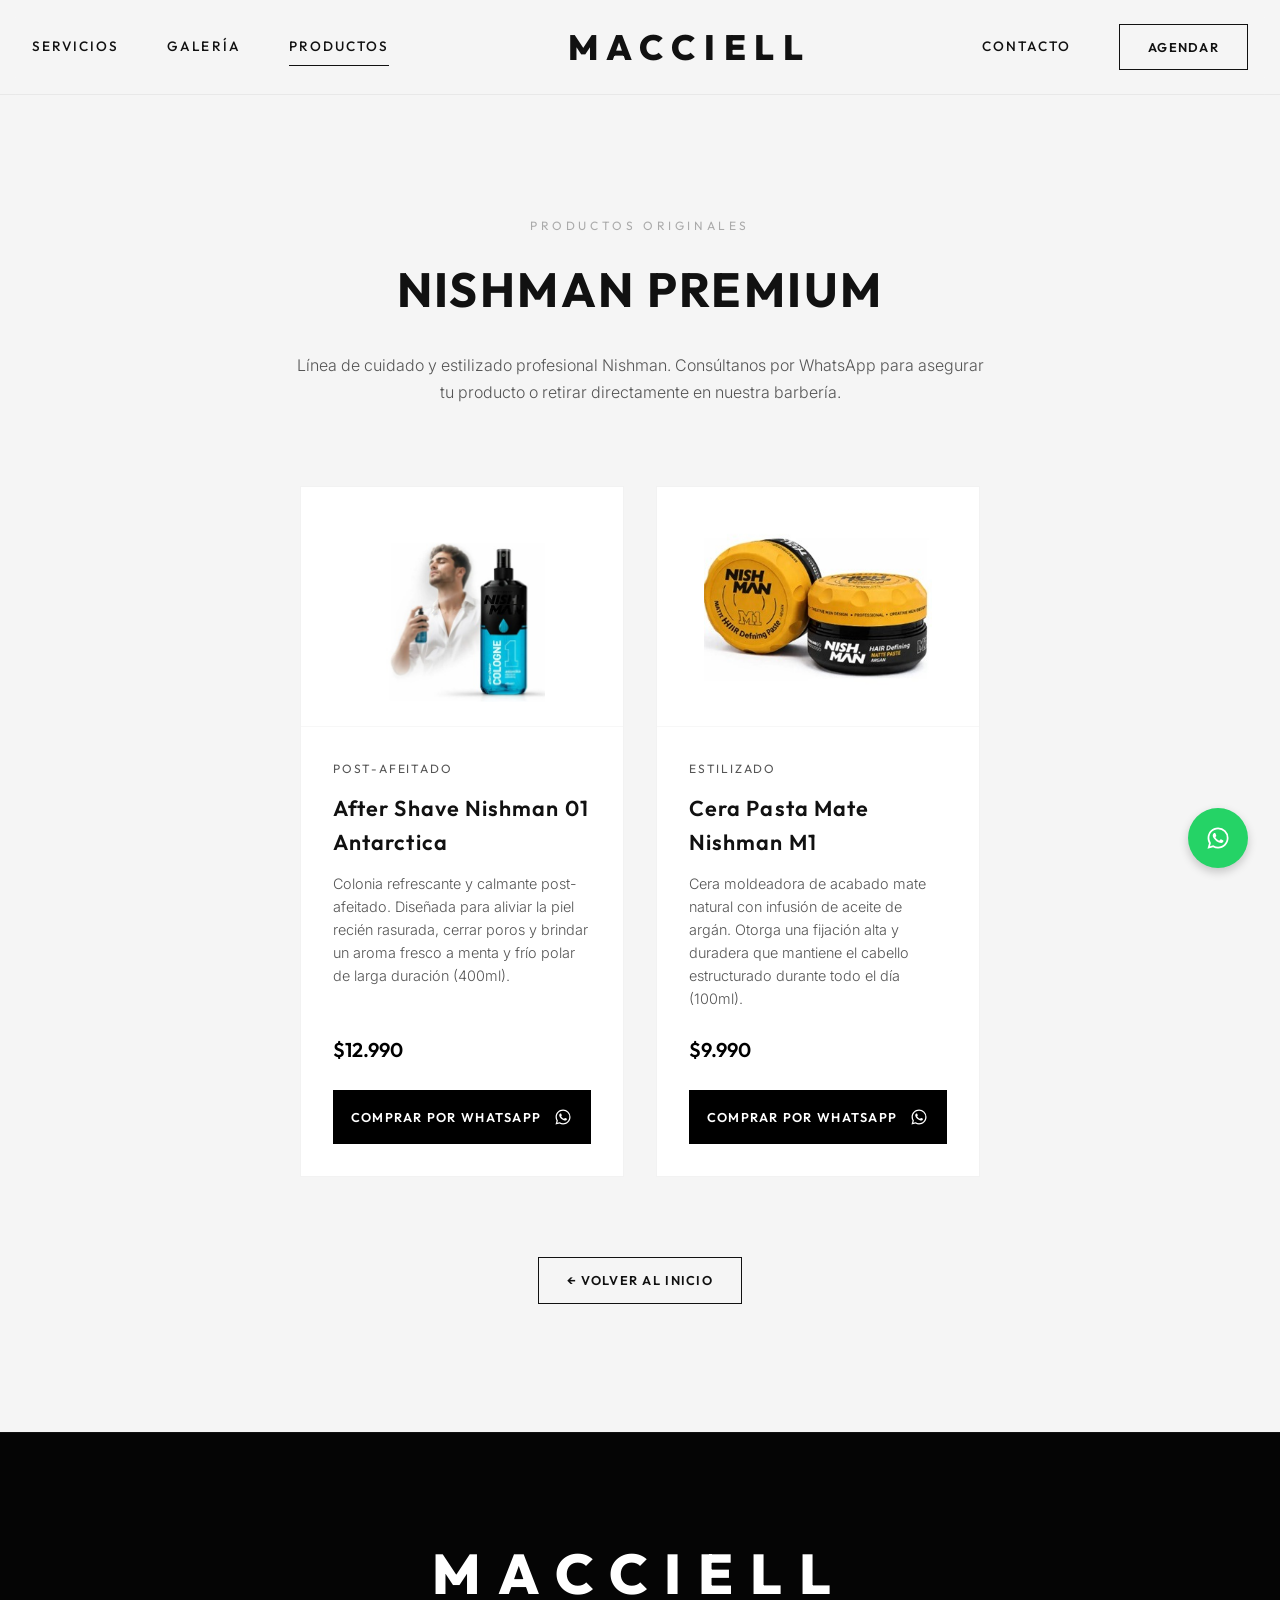
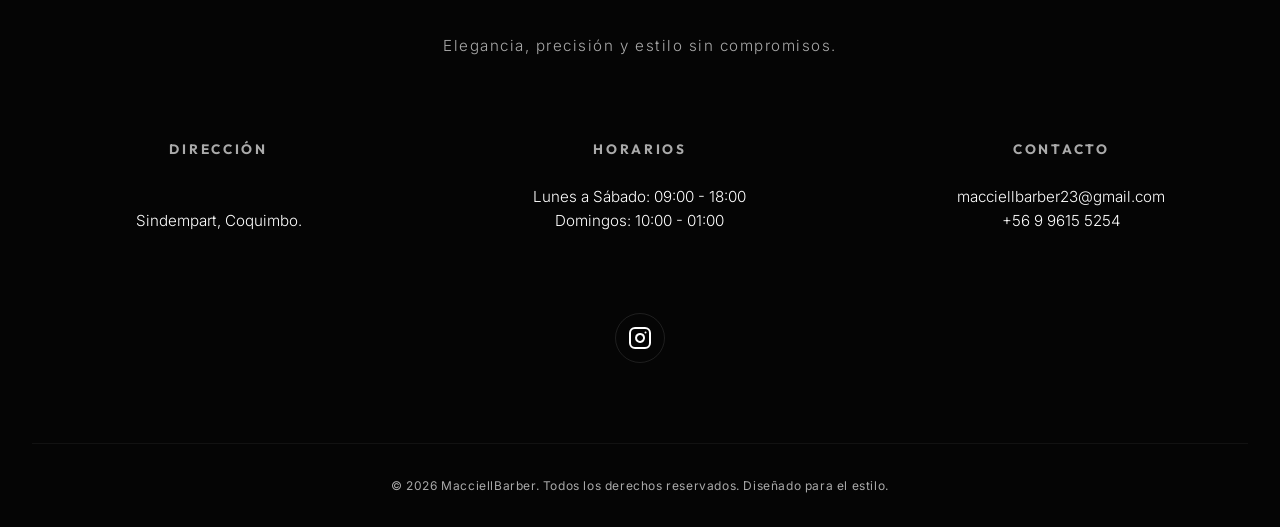
==== commit 9f1ae2e4: "Show only 2 Nishman products in a centered, compact e-commerce grid with correct image frame fitting" ====
--- a/productos.html
+++ b/productos.html
@@ -4,7 +4,7 @@
     <meta charset="UTF-8">
     <meta name="viewport" content="width=device-width, initial-scale=1.0">
     <title>Productos | Macciell</title>
-    <meta name="description" content="Productos de barbería premium exclusivos de Macciell. Cera matte, aceite de barba y loción aftershave para mantener tu estilo todos los días.">
+    <meta name="description" content="Productos de barbería premium exclusivos de Macciell. After Shave y cera pasta mate Nishman para mantener tu estilo todos los días.">
     <!-- Google Fonts: Outfit (Titulares) e Inter (Texto de cuerpo) -->
     <link rel="preconnect" href="https://fonts.googleapis.com">
     <link rel="preconnect" href="https://fonts.gstatic.com" crossorigin>
@@ -63,23 +63,23 @@
         <section class="products-catalog-section">
             <div class="section-container">
                 <div class="section-header scroll-reveal">
-                    <span class="section-subtitle">CATÁLOGO EXCLUSIVO</span>
-                    <h1 class="section-title">PRODUCTOS MACCIELL</h1>
-                    <p class="section-description">Cuidado personal y estilo de alta gama para mantener tu apariencia impecable en casa. Consúltanos por WhatsApp para asegurar tu stock o retirar en nuestra barbería.</p>
+                    <span class="section-subtitle">PRODUCTOS ORIGINALES</span>
+                    <h1 class="section-title">NISHMAN PREMIUM</h1>
+                    <p class="section-description">Línea de cuidado y estilizado profesional Nishman. Consúltanos por WhatsApp para asegurar tu producto o retirar directamente en nuestra barbería.</p>
                 </div>
 
                 <div class="catalog-grid">
                     <!-- Producto 1 -->
                     <div class="product-card scroll-reveal">
                         <div class="product-image-box">
-                            <img src="assets/product_wax.png" alt="Cera Matte Estilizado Macciell" class="product-img">
+                            <img src="assets/product_nishman_aftershave.jpg" alt="After Shave Nishman 01 Antarctica" class="product-img">
                         </div>
                         <div class="product-info">
-                            <span class="product-category">FIJACIÓN / CABELLO</span>
-                            <h2 class="product-name">Cera Matte Premium</h2>
-                            <p class="product-desc">Fijación fuerte y flexible con un acabado mate natural. Perfecta para texturizar y dar volumen sin dejar residuos.</p>
+                            <span class="product-category">POST-AFEITADO</span>
+                            <h2 class="product-name">After Shave Nishman 01 Antarctica</h2>
+                            <p class="product-desc">Colonia refrescante y calmante post-afeitado. Diseñada para aliviar la piel recién rasurada, cerrar poros y brindar un aroma fresco a menta y frío polar de larga duración (400ml).</p>
                             <p class="product-price">$12.990</p>
-                            <a href="https://api.whatsapp.com/send?phone=56996155254&text=Hola%20Macciell%20Barber%20%F0%9F%92%88%2C%20me%20interesa%20comprar%20el%20producto%3A%20Cera%20Matte%20Premium.%0A%0A%F0%9F%91%A4%20Mi%20Nombre%3A%0A%F0%9F%93%85%20D%C3%ADa%20de%20retiro%2Fentrega%3A%0A%F0%9F%95%90%20Hora%20de%20retiro%2Fentrega%3A" target="_blank" class="btn-solid btn-block btn-buy">
+                            <a href="https://api.whatsapp.com/send?phone=56996155254&text=Hola%20Macciell%20Barber%20%F0%9F%92%88%2C%20me%20interesa%20comprar%20el%20producto%3A%20After%20Shave%20Nishman%2001%20Antarctica.%0A%0A%F0%9F%91%A4%20Mi%20Nombre%3A%0A%F0%9F%93%85%20D%C3%ADa%20de%20retiro%2Fentrega%3A%0A%F0%9F%95%90%20Hora%20de%20retiro%2Fentrega%3A" target="_blank" class="btn-solid btn-block btn-buy">
                                 COMPRAR POR WHATSAPP
                                 <svg width="20" height="20" viewBox="0 0 24 24" fill="currentColor" xmlns="http://www.w3.org/2000/svg">
                                     <path d="M18.403 5.633A8.919 8.919 0 0 0 12.053 3c-4.948 0-8.976 4.027-8.978 8.977 0 1.58.413 3.126 1.198 4.488L3 21.116l4.759-1.248a8.93 8.93 0 0 0 4.29 1.093h.004c4.947 0 8.975-4.027 8.977-8.977a8.922 8.922 0 0 0-2.627-6.35zM12.053 19.432h-.003a7.447 7.447 0 0 1-3.798-1.041l-.272-.162-2.824.741.753-2.753-.177-.282a7.448 7.448 0 0 1-1.141-3.971c.002-4.114 3.349-7.461 7.465-7.461a7.413 7.413 0 0 1 5.281 2.19 7.421 7.421 0 0 1 2.186 5.276c-.002 4.115-3.348 7.462-7.47 7.462zm4.093-5.592c-.224-.113-1.327-.655-1.533-.73-.205-.075-.355-.112-.505.113-.15.225-.58.73-.711.88-.13.151-.26.169-.485.056-.225-.113-.949-.35-1.808-1.117-.668-.596-1.12-1.332-1.251-1.557-.13-.225-.014-.347.099-.46.101-.102.224-.263.336-.394.112-.132.149-.225.224-.375.075-.15.037-.282-.019-.394-.056-.113-.505-1.217-.692-1.666-.181-.437-.363-.377-.505-.385-.13-.006-.28-.006-.43-.006s-.393.056-.599.282c-.206.225-.786.768-.786 1.873s.804 2.173.916 2.323c.112.15 1.58 2.413 3.829 3.383.535.23 1.011.383 1.357.493.538.171 1.027.147 1.413.09.431-.064 1.327-.543 1.514-1.068.187-.525.187-.975.131-1.069-.056-.094-.206-.15-.43-.263z"/>
@@ -91,52 +91,14 @@
                     <!-- Producto 2 -->
                     <div class="product-card scroll-reveal">
                         <div class="product-image-box">
-                            <img src="assets/product_oil.png" alt="Aceite de Barba Hidratante Macciell" class="product-img">
+                            <img src="assets/product_nishman_wax.jpg" alt="Cera Pasta Mate Nishman M1" class="product-img">
                         </div>
                         <div class="product-info">
-                            <span class="product-category">HIDRATACIÓN / BARBA</span>
-                            <h2 class="product-name">Aceite de Barba</h2>
-                            <p class="product-desc">Fórmula nutritiva con aceites esenciales orgánicos. Suaviza el vello de la barba, reduce la picazón e hidrata la piel subyacente.</p>
-                            <p class="product-price">$14.990</p>
-                            <a href="https://api.whatsapp.com/send?phone=56996155254&text=Hola%20Macciell%20Barber%20%F0%9F%92%88%2C%20me%20interesa%20comprar%20el%20producto%3A%20Aceite%20de%20Barba.%0A%0A%F0%9F%91%A4%20Mi%20Nombre%3A%0A%F0%9F%93%85%20D%C3%ADa%20de%20retiro%2Fentrega%3A%0A%F0%9F%95%90%20Hora%20de%20retiro%2Fentrega%3A" target="_blank" class="btn-solid btn-block btn-buy">
-                                COMPRAR POR WHATSAPP
-                                <svg width="20" height="20" viewBox="0 0 24 24" fill="currentColor" xmlns="http://www.w3.org/2000/svg">
-                                    <path d="M18.403 5.633A8.919 8.919 0 0 0 12.053 3c-4.948 0-8.976 4.027-8.978 8.977 0 1.58.413 3.126 1.198 4.488L3 21.116l4.759-1.248a8.93 8.93 0 0 0 4.29 1.093h.004c4.947 0 8.975-4.027 8.977-8.977a8.922 8.922 0 0 0-2.627-6.35zM12.053 19.432h-.003a7.447 7.447 0 0 1-3.798-1.041l-.272-.162-2.824.741.753-2.753-.177-.282a7.448 7.448 0 0 1-1.141-3.971c.002-4.114 3.349-7.461 7.465-7.461a7.413 7.413 0 0 1 5.281 2.19 7.421 7.421 0 0 1 2.186 5.276c-.002 4.115-3.348 7.462-7.47 7.462zm4.093-5.592c-.224-.113-1.327-.655-1.533-.73-.205-.075-.355-.112-.505.113-.15.225-.58.73-.711.88-.13.151-.26.169-.485.056-.225-.113-.949-.35-1.808-1.117-.668-.596-1.12-1.332-1.251-1.557-.13-.225-.014-.347.099-.46.101-.102.224-.263.336-.394.112-.132.149-.225.224-.375.075-.15.037-.282-.019-.394-.056-.113-.505-1.217-.692-1.666-.181-.437-.363-.377-.505-.385-.13-.006-.28-.006-.43-.006s-.393.056-.599.282c-.206.225-.786.768-.786 1.873s.804 2.173.916 2.323c.112.15 1.58 2.413 3.829 3.383.535.23 1.011.383 1.357.493.538.171 1.027.147 1.413.09.431-.064 1.327-.543 1.514-1.068.187-.525.187-.975.131-1.069-.056-.094-.206-.15-.43-.263z"/>
-                                </svg>
-                            </a>
-                        </div>
-                    </div>
-
-                    <!-- Producto 3 -->
-                    <div class="product-card scroll-reveal">
-                        <div class="product-image-box">
-                            <img src="assets/product_aftershave.png" alt="Loción Aftershave Refrescante Macciell" class="product-img">
-                        </div>
-                        <div class="product-info">
-                            <span class="product-category">ACABADO / RITUAL</span>
-                            <h2 class="product-name">Loción Aftershave</h2>
-                            <p class="product-desc">Loción calmante y refrescante para aplicar después del afeitado. Cierra los poros, alivia la irritación y deja una fragancia masculina sutil.</p>
-                            <p class="product-price">$11.990</p>
-                            <a href="https://api.whatsapp.com/send?phone=56996155254&text=Hola%20Macciell%20Barber%20%F0%9F%92%88%2C%20me%20interesa%20comprar%20el%20producto%3A%20Loci%C3%B3n%20Aftershave.%0A%0A%F0%9F%91%A4%20Mi%20Nombre%3A%0A%F0%9F%93%85%20D%C3%ADa%20de%20retiro%2Fentrega%3A%0A%F0%9F%95%90%20Hora%20de%20retiro%2Fentrega%3A" target="_blank" class="btn-solid btn-block btn-buy">
-                                COMPRAR POR WHATSAPP
-                                <svg width="20" height="20" viewBox="0 0 24 24" fill="currentColor" xmlns="http://www.w3.org/2000/svg">
-                                    <path d="M18.403 5.633A8.919 8.919 0 0 0 12.053 3c-4.948 0-8.976 4.027-8.978 8.977 0 1.58.413 3.126 1.198 4.488L3 21.116l4.759-1.248a8.93 8.93 0 0 0 4.29 1.093h.004c4.947 0 8.975-4.027 8.977-8.977a8.922 8.922 0 0 0-2.627-6.35zM12.053 19.432h-.003a7.447 7.447 0 0 1-3.798-1.041l-.272-.162-2.824.741.753-2.753-.177-.282a7.448 7.448 0 0 1-1.141-3.971c.002-4.114 3.349-7.461 7.465-7.461a7.413 7.413 0 0 1 5.281 2.19 7.421 7.421 0 0 1 2.186 5.276c-.002 4.115-3.348 7.462-7.47 7.462zm4.093-5.592c-.224-.113-1.327-.655-1.533-.73-.205-.075-.355-.112-.505.113-.15.225-.58.73-.711.88-.13.151-.26.169-.485.056-.225-.113-.949-.35-1.808-1.117-.668-.596-1.12-1.332-1.251-1.557-.13-.225-.014-.347.099-.46.101-.102.224-.263.336-.394.112-.132.149-.225.224-.375.075-.15.037-.282-.019-.394-.056-.113-.505-1.217-.692-1.666-.181-.437-.363-.377-.505-.385-.13-.006-.28-.006-.43-.006s-.393.056-.599.282c-.206.225-.786.768-.786 1.873s.804 2.173.916 2.323c.112.15 1.58 2.413 3.829 3.383.535.23 1.011.383 1.357.493.538.171 1.027.147 1.413.09.431-.064 1.327-.543 1.514-1.068.187-.525.187-.975.131-1.069-.056-.094-.206-.15-.43-.263z"/>
-                                </svg>
-                            </a>
-                        </div>
-                    </div>
-
-                    <!-- Producto 4 -->
-                    <div class="product-card scroll-reveal">
-                        <div class="product-image-box">
-                            <img src="assets/product_pomade.png" alt="Pomada Premium Modeladora Macciell" class="product-img">
-                        </div>
-                        <div class="product-info">
-                            <span class="product-category">ESTILO / BRILLO</span>
-                            <h2 class="product-name">Pomada Modeladora</h2>
-                            <p class="product-desc">Pomada de base acuosa para una fijación media con brillo medio. Ideal para peinados clásicos, tupés y estilos definidos elegantes.</p>
-                            <p class="product-price">$13.990</p>
-                            <a href="https://api.whatsapp.com/send?phone=56996155254&text=Hola%20Macciell%20Barber%20%F0%9F%92%88%2C%20me%20interesa%20comprar%20el%20producto%3A%20Pomada%20Modeladora.%0A%0A%F0%9F%91%A4%20Mi%20Nombre%3A%0A%F0%9F%93%85%20D%C3%ADa%20de%20retiro%2Fentrega%3A%0A%F0%9F%95%90%20Hora%20de%20retiro%2Fentrega%3A" target="_blank" class="btn-solid btn-block btn-buy">
+                            <span class="product-category">ESTILIZADO</span>
+                            <h2 class="product-name">Cera Pasta Mate Nishman M1</h2>
+                            <p class="product-desc">Cera moldeadora de acabado mate natural con infusión de aceite de argán. Otorga una fijación alta y duradera que mantiene el cabello estructurado durante todo el día (100ml).</p>
+                            <p class="product-price">$9.990</p>
+                            <a href="https://api.whatsapp.com/send?phone=56996155254&text=Hola%20Macciell%20Barber%20%F0%9F%92%88%2C%20me%20interesa%20comprar%20el%20producto%3A%20Cera%20Pasta%20Mate%20Nishman%20M1.%0A%0A%F0%9F%91%A4%20Mi%20Nombre%3A%0A%F0%9F%93%85%20D%C3%ADa%20de%20retiro%2Fentrega%3A%0A%F0%9F%95%90%20Hora%20de%20retiro%2Fentrega%3A" target="_blank" class="btn-solid btn-block btn-buy">
                                 COMPRAR POR WHATSAPP
                                 <svg width="20" height="20" viewBox="0 0 24 24" fill="currentColor" xmlns="http://www.w3.org/2000/svg">
                                     <path d="M18.403 5.633A8.919 8.919 0 0 0 12.053 3c-4.948 0-8.976 4.027-8.978 8.977 0 1.58.413 3.126 1.198 4.488L3 21.116l4.759-1.248a8.93 8.93 0 0 0 4.29 1.093h.004c4.947 0 8.975-4.027 8.977-8.977a8.922 8.922 0 0 0-2.627-6.35zM12.053 19.432h-.003a7.447 7.447 0 0 1-3.798-1.041l-.272-.162-2.824.741.753-2.753-.177-.282a7.448 7.448 0 0 1-1.141-3.971c.002-4.114 3.349-7.461 7.465-7.461a7.413 7.413 0 0 1 5.281 2.19 7.421 7.421 0 0 1 2.186 5.276c-.002 4.115-3.348 7.462-7.47 7.462zm4.093-5.592c-.224-.113-1.327-.655-1.533-.73-.205-.075-.355-.112-.505.113-.15.225-.58.73-.711.88-.13.151-.26.169-.485.056-.225-.113-.949-.35-1.808-1.117-.668-.596-1.12-1.332-1.251-1.557-.13-.225-.014-.347.099-.46.101-.102.224-.263.336-.394.112-.132.149-.225.224-.375.075-.15.037-.282-.019-.394-.056-.113-.505-1.217-.692-1.666-.181-.437-.363-.377-.505-.385-.13-.006-.28-.006-.43-.006s-.393.056-.599.282c-.206.225-.786.768-.786 1.873s.804 2.173.916 2.323c.112.15 1.58 2.413 3.829 3.383.535.23 1.011.383 1.357.493.538.171 1.027.147 1.413.09.431-.064 1.327-.543 1.514-1.068.187-.525.187-.975.131-1.069-.056-.094-.206-.15-.43-.263z"/>
--- a/style.css
+++ b/style.css
@@ -897,9 +897,13 @@
 
 .products-grid {
     display: grid;
-    grid-template-columns: repeat(auto-fit, minmax(300px, 1fr));
+    grid-template-columns: repeat(auto-fit, minmax(260px, 1fr));
     gap: 2.5rem;
     margin-bottom: 4rem;
+    justify-content: center;
+    max-width: 680px;
+    margin-left: auto;
+    margin-right: auto;
 }
 
 .product-card {
@@ -920,18 +924,19 @@
 .product-image-box {
     position: relative;
     overflow: hidden;
-    aspect-ratio: 1 / 1;
-    background-color: #fafafa;
+    height: 240px;
+    background-color: #ffffff;
     display: flex;
     align-items: center;
     justify-content: center;
     border-bottom: 1px solid rgba(0, 0, 0, 0.03);
+    padding: 1.5rem;
 }
 
 .product-img {
-    width: 100%;
-    height: 100%;
-    object-fit: cover;
+    max-width: 100%;
+    max-height: 100%;
+    object-fit: contain;
     transition: var(--transition-smooth);
 }
 
@@ -1010,10 +1015,14 @@
 
 .catalog-grid {
     display: grid;
-    grid-template-columns: repeat(auto-fit, minmax(280px, 1fr));
+    grid-template-columns: repeat(auto-fit, minmax(260px, 1fr));
     gap: 2rem;
     margin-bottom: 5rem;
     margin-top: 4rem;
+    justify-content: center;
+    max-width: 680px;
+    margin-left: auto;
+    margin-right: auto;
 }
 
 .btn-buy {
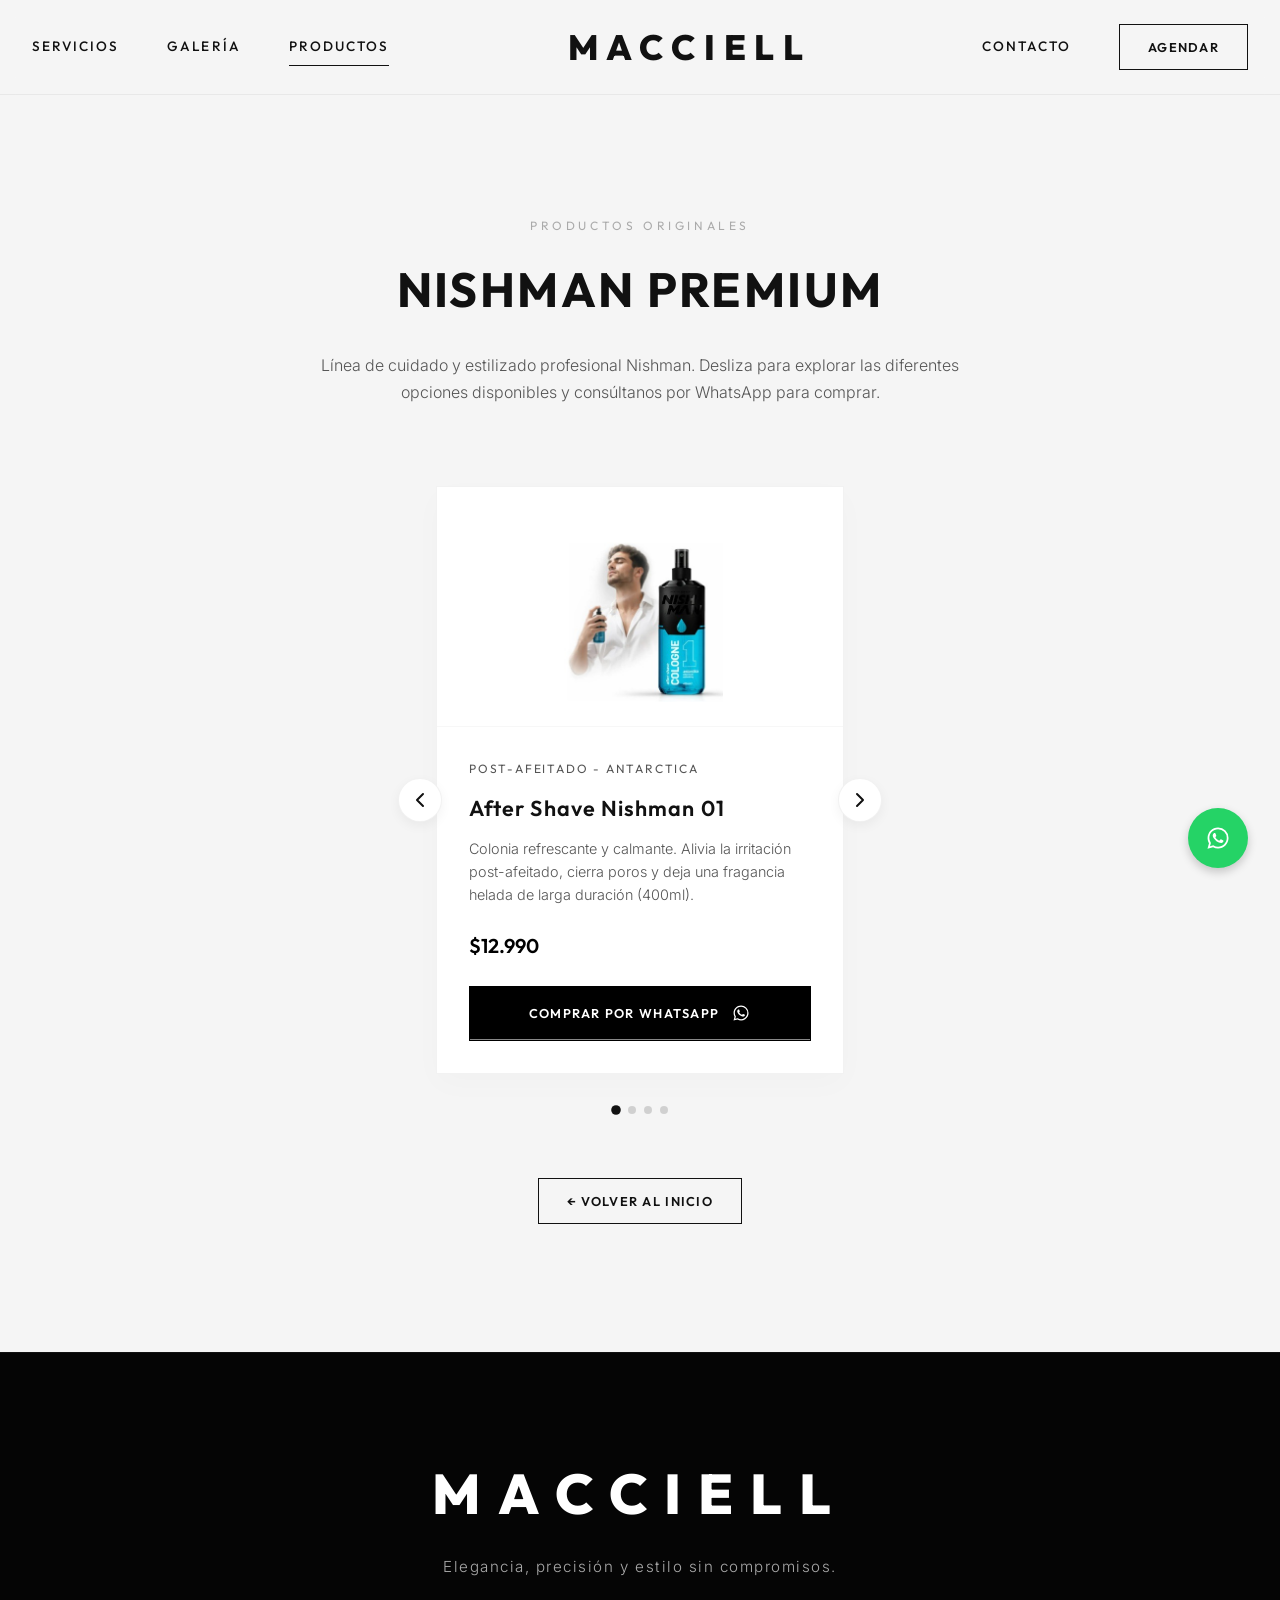
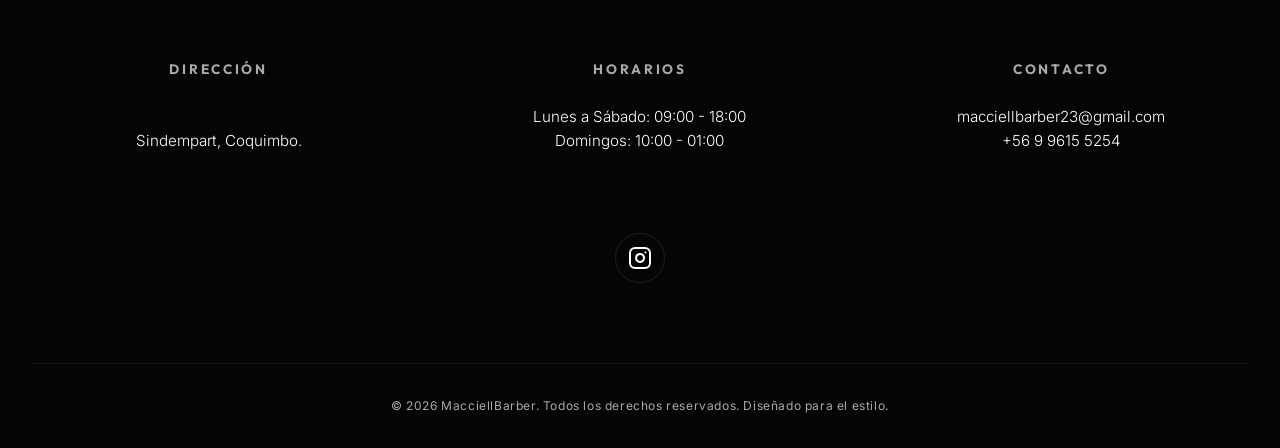
==== commit b802b5c9: "Introduce product carousel for compact display of Nishman options (colognes and waxes) with swipe su" ====
--- a/productos.html
+++ b/productos.html
@@ -4,7 +4,7 @@
     <meta charset="UTF-8">
     <meta name="viewport" content="width=device-width, initial-scale=1.0">
     <title>Productos | Macciell</title>
-    <meta name="description" content="Productos de barbería premium exclusivos de Macciell. After Shave y cera pasta mate Nishman para mantener tu estilo todos los días.">
+    <meta name="description" content="Productos de barbería premium exclusivos de Macciell. After Shave y ceras Nishman para mantener tu estilo todos los días.">
     <!-- Google Fonts: Outfit (Titulares) e Inter (Texto de cuerpo) -->
     <link rel="preconnect" href="https://fonts.googleapis.com">
     <link rel="preconnect" href="https://fonts.gstatic.com" crossorigin>
@@ -65,50 +65,117 @@
                 <div class="section-header scroll-reveal">
                     <span class="section-subtitle">PRODUCTOS ORIGINALES</span>
                     <h1 class="section-title">NISHMAN PREMIUM</h1>
-                    <p class="section-description">Línea de cuidado y estilizado profesional Nishman. Consúltanos por WhatsApp para asegurar tu producto o retirar directamente en nuestra barbería.</p>
-                </div>
-
-                <div class="catalog-grid">
-                    <!-- Producto 1 -->
-                    <div class="product-card scroll-reveal">
-                        <div class="product-image-box">
-                            <img src="assets/product_nishman_aftershave.jpg" alt="After Shave Nishman 01 Antarctica" class="product-img">
-                        </div>
-                        <div class="product-info">
-                            <span class="product-category">POST-AFEITADO</span>
-                            <h2 class="product-name">After Shave Nishman 01 Antarctica</h2>
-                            <p class="product-desc">Colonia refrescante y calmante post-afeitado. Diseñada para aliviar la piel recién rasurada, cerrar poros y brindar un aroma fresco a menta y frío polar de larga duración (400ml).</p>
-                            <p class="product-price">$12.990</p>
-                            <a href="https://api.whatsapp.com/send?phone=56996155254&text=Hola%20Macciell%20Barber%20%F0%9F%92%88%2C%20me%20interesa%20comprar%20el%20producto%3A%20After%20Shave%20Nishman%2001%20Antarctica.%0A%0A%F0%9F%91%A4%20Mi%20Nombre%3A%0A%F0%9F%93%85%20D%C3%ADa%20de%20retiro%2Fentrega%3A%0A%F0%9F%95%90%20Hora%20de%20retiro%2Fentrega%3A" target="_blank" class="btn-solid btn-block btn-buy">
-                                COMPRAR POR WHATSAPP
-                                <svg width="20" height="20" viewBox="0 0 24 24" fill="currentColor" xmlns="http://www.w3.org/2000/svg">
-                                    <path d="M18.403 5.633A8.919 8.919 0 0 0 12.053 3c-4.948 0-8.976 4.027-8.978 8.977 0 1.58.413 3.126 1.198 4.488L3 21.116l4.759-1.248a8.93 8.93 0 0 0 4.29 1.093h.004c4.947 0 8.975-4.027 8.977-8.977a8.922 8.922 0 0 0-2.627-6.35zM12.053 19.432h-.003a7.447 7.447 0 0 1-3.798-1.041l-.272-.162-2.824.741.753-2.753-.177-.282a7.448 7.448 0 0 1-1.141-3.971c.002-4.114 3.349-7.461 7.465-7.461a7.413 7.413 0 0 1 5.281 2.19 7.421 7.421 0 0 1 2.186 5.276c-.002 4.115-3.348 7.462-7.47 7.462zm4.093-5.592c-.224-.113-1.327-.655-1.533-.73-.205-.075-.355-.112-.505.113-.15.225-.58.73-.711.88-.13.151-.26.169-.485.056-.225-.113-.949-.35-1.808-1.117-.668-.596-1.12-1.332-1.251-1.557-.13-.225-.014-.347.099-.46.101-.102.224-.263.336-.394.112-.132.149-.225.224-.375.075-.15.037-.282-.019-.394-.056-.113-.505-1.217-.692-1.666-.181-.437-.363-.377-.505-.385-.13-.006-.28-.006-.43-.006s-.393.056-.599.282c-.206.225-.786.768-.786 1.873s.804 2.173.916 2.323c.112.15 1.58 2.413 3.829 3.383.535.23 1.011.383 1.357.493.538.171 1.027.147 1.413.09.431-.064 1.327-.543 1.514-1.068.187-.525.187-.975.131-1.069-.056-.094-.206-.15-.43-.263z"/>
-                                </svg>
-                            </a>
+                    <p class="section-description">Línea de cuidado y estilizado profesional Nishman. Desliza para explorar las diferentes opciones disponibles y consúltanos por WhatsApp para comprar.</p>
+                </div>
+
+                <!-- Products Carousel -->
+                <div class="products-carousel-container scroll-reveal" style="margin-top: 4rem;">
+                    <div class="products-carousel-wrapper">
+                        <div class="products-carousel-track" id="catalogCarouselTrack">
+                            <!-- Producto 1 -->
+                            <div class="product-carousel-item">
+                                <div class="product-card">
+                                    <div class="product-image-box">
+                                        <img src="assets/product_nishman_aftershave.jpg" alt="After Shave Nishman 01 Antarctica" class="product-img">
+                                    </div>
+                                    <div class="product-info">
+                                        <span class="product-category">POST-AFEITADO - ANTARCTICA</span>
+                                        <h2 class="product-name">After Shave Nishman 01</h2>
+                                        <p class="product-desc">Colonia refrescante y calmante. Alivia la irritación post-afeitado, cierra poros y deja una fragancia helada de larga duración (400ml).</p>
+                                        <p class="product-price">$12.990</p>
+                                        <a href="https://api.whatsapp.com/send?phone=56996155254&text=Hola%20Macciell%20Barber%20%F0%9F%92%88%2C%20me%20interesa%20comprar%20el%20producto%3A%20After%20Shave%20Nishman%2001%20Antarctica.%0A%0A%F0%9F%91%A4%20Mi%20Nombre%3A%0A%F0%9F%93%85%20D%C3%ADa%20de%20retiro%2Fentrega%3A%0A%F0%9F%95%90%20Hora%20de%20retiro%2Fentrega%3A" target="_blank" class="btn-solid btn-block btn-buy">
+                                            COMPRAR POR WHATSAPP
+                                            <svg width="20" height="20" viewBox="0 0 24 24" fill="currentColor" xmlns="http://www.w3.org/2000/svg">
+                                                <path d="M18.403 5.633A8.919 8.919 0 0 0 12.053 3c-4.948 0-8.976 4.027-8.978 8.977 0 1.58.413 3.126 1.198 4.488L3 21.116l4.759-1.248a8.93 8.93 0 0 0 4.29 1.093h.004c4.947 0 8.975-4.027 8.977-8.977a8.922 8.922 0 0 0-2.627-6.35zM12.053 19.432h-.003a7.447 7.447 0 0 1-3.798-1.041l-.272-.162-2.824.741.753-2.753-.177-.282a7.448 7.448 0 0 1-1.141-3.971c.002-4.114 3.349-7.461 7.465-7.461a7.413 7.413 0 0 1 5.281 2.19 7.421 7.421 0 0 1 2.186 5.276c-.002 4.115-3.348 7.462-7.47 7.462zm4.093-5.592c-.224-.113-1.327-.655-1.533-.73-.205-.075-.355-.112-.505.113-.15.225-.58.73-.711.88-.13.151-.26.169-.485.056-.225-.113-.949-.35-1.808-1.117-.668-.596-1.12-1.332-1.251-1.557-.13-.225-.014-.347.099-.46.101-.102.224-.263.336-.394.112-.132.149-.225.224-.375.075-.15.037-.282-.019-.394-.056-.113-.505-1.217-.692-1.666-.181-.437-.363-.377-.505-.385-.13-.006-.28-.006-.43-.006s-.393.056-.599.282c-.206.225-.786.768-.786 1.873s.804 2.173.916 2.323c.112.15 1.58 2.413 3.829 3.383.535.23 1.011.383 1.357.493.538.171 1.027.147 1.413.09.431-.064 1.327-.543 1.514-1.068.187-.525.187-.975.131-1.069-.056-.094-.206-.15-.43-.263z"/>
+                                            </svg>
+                                        </a>
+                                    </div>
+                                </div>
+                            </div>
+
+                            <!-- Producto 2 -->
+                            <div class="product-carousel-item">
+                                <div class="product-card">
+                                    <div class="product-image-box">
+                                        <img src="assets/product_nishman_aftershave_volcano.png" alt="After Shave Nishman 05 Volcano" class="product-img">
+                                    </div>
+                                    <div class="product-info">
+                                        <span class="product-category">POST-AFEITADO - VOLCANO</span>
+                                        <h2 class="product-name">After Shave Nishman 05</h2>
+                                        <p class="product-desc">Colonia refrescante y calmante post-afeitado. Fragancia Volcano de larga duración con notas cálidas y amaderadas (400ml).</p>
+                                        <p class="product-price">$12.990</p>
+                                        <a href="https://api.whatsapp.com/send?phone=56996155254&text=Hola%20Macciell%20Barber%20%F0%9F%92%88%2C%20me%20interesa%20comprar%20el%20producto%3A%20After%20Shave%20Nishman%2005%20Volcano.%0A%0A%F0%9F%91%A4%20Mi%20Nombre%3A%0A%F0%9F%93%85%20D%C3%ADa%20de%20retiro%2Fentrega%3A%0A%F0%9F%95%90%20Hora%20de%20retiro%2Fentrega%3A" target="_blank" class="btn-solid btn-block btn-buy">
+                                            COMPRAR POR WHATSAPP
+                                            <svg width="20" height="20" viewBox="0 0 24 24" fill="currentColor" xmlns="http://www.w3.org/2000/svg">
+                                                <path d="M18.403 5.633A8.919 8.919 0 0 0 12.053 3c-4.948 0-8.976 4.027-8.978 8.977 0 1.58.413 3.126 1.198 4.488L3 21.116l4.759-1.248a8.93 8.93 0 0 0 4.29 1.093h.004c4.947 0 8.975-4.027 8.977-8.977a8.922 8.922 0 0 0-2.627-6.35zM12.053 19.432h-.003a7.447 7.447 0 0 1-3.798-1.041l-.272-.162-2.824.741.753-2.753-.177-.282a7.448 7.448 0 0 1-1.141-3.971c.002-4.114 3.349-7.461 7.465-7.461a7.413 7.413 0 0 1 5.281 2.19 7.421 7.421 0 0 1 2.186 5.276c-.002 4.115-3.348 7.462-7.47 7.462zm4.093-5.592c-.224-.113-1.327-.655-1.533-.73-.205-.075-.355-.112-.505.113-.15.225-.58.73-.711.88-.13.151-.26.169-.485.056-.225-.113-.949-.35-1.808-1.117-.668-.596-1.12-1.332-1.251-1.557-.13-.225-.014-.347.099-.46.101-.102.224-.263.336-.394.112-.132.149-.225.224-.375.075-.15.037-.282-.019-.394-.056-.113-.505-1.217-.692-1.666-.181-.437-.363-.377-.505-.385-.13-.006-.28-.006-.43-.006s-.393.056-.599.282c-.206.225-.786.768-.786 1.873s.804 2.173.916 2.323c.112.15 1.58 2.413 3.829 3.383.535.23 1.011.383 1.357.493.538.171 1.027.147 1.413.09.431-.064 1.327-.543 1.514-1.068.187-.525.187-.975.131-1.069-.056-.094-.206-.15-.43-.263z"/>
+                                            </svg>
+                                        </a>
+                                    </div>
+                                </div>
+                            </div>
+
+                            <!-- Producto 3 -->
+                            <div class="product-carousel-item">
+                                <div class="product-card">
+                                    <div class="product-image-box">
+                                        <img src="assets/product_nishman_wax.jpg" alt="Cera Pasta Mate Nishman M1" class="product-img">
+                                    </div>
+                                    <div class="product-info">
+                                        <span class="product-category">ESTILIZADO - M1 ARGAN</span>
+                                        <h2 class="product-name">Cera Pasta Mate Nishman M1</h2>
+                                        <p class="product-desc">Cera mate original infusionada con aceite de argán. Fijación alta y natural sin brillo para estructurar tu peinado (100ml).</p>
+                                        <p class="product-price">$9.990</p>
+                                        <a href="https://api.whatsapp.com/send?phone=56996155254&text=Hola%20Macciell%20Barber%20%F0%9F%92%88%2C%20me%20interesa%20comprar%20el%20producto%3A%20Cera%20Pasta%20Mate%20Nishman%20M1.%0A%0A%F0%9F%91%A4%20Mi%20Nombre%3A%0A%F0%9F%93%85%20D%C3%ADa%20de%20retiro%2Fentrega%3A%0A%F0%9F%95%90%20Hora%20de%20retiro%2Fentrega%3A" target="_blank" class="btn-solid btn-block btn-buy">
+                                            COMPRAR POR WHATSAPP
+                                            <svg width="20" height="20" viewBox="0 0 24 24" fill="currentColor" xmlns="http://www.w3.org/2000/svg">
+                                                <path d="M18.403 5.633A8.919 8.919 0 0 0 12.053 3c-4.948 0-8.976 4.027-8.978 8.977 0 1.58.413 3.126 1.198 4.488L3 21.116l4.759-1.248a8.93 8.93 0 0 0 4.29 1.093h.004c4.947 0 8.975-4.027 8.977-8.977a8.922 8.922 0 0 0-2.627-6.35zM12.053 19.432h-.003a7.447 7.447 0 0 1-3.798-1.041l-.272-.162-2.824.741.753-2.753-.177-.282a7.448 7.448 0 0 1-1.141-3.971c.002-4.114 3.349-7.461 7.465-7.461a7.413 7.413 0 0 1 5.281 2.19 7.421 7.421 0 0 1 2.186 5.276c-.002 4.115-3.348 7.462-7.47 7.462zm4.093-5.592c-.224-.113-1.327-.655-1.533-.73-.205-.075-.355-.112-.505.113-.15.225-.58.73-.711.88-.13.151-.26.169-.485.056-.225-.113-.949-.35-1.808-1.117-.668-.596-1.12-1.332-1.251-1.557-.13-.225-.014-.347.099-.46.101-.102.224-.263.336-.394.112-.132.149-.225.224-.375.075-.15.037-.282-.019-.394-.056-.113-.505-1.217-.692-1.666-.181-.437-.363-.377-.505-.385-.13-.006-.28-.006-.43-.006s-.393.056-.599.282c-.206.225-.786.768-.786 1.873s.804 2.173.916 2.323c.112.15 1.58 2.413 3.829 3.383.535.23 1.011.383 1.357.493.538.171 1.027.147 1.413.09.431-.064 1.327-.543 1.514-1.068.187-.525.187-.975.131-1.069-.056-.094-.206-.15-.43-.263z"/>
+                                            </svg>
+                                        </a>
+                                    </div>
+                                </div>
+                            </div>
+
+                            <!-- Producto 4 -->
+                            <div class="product-carousel-item">
+                                <div class="product-card">
+                                    <div class="product-image-box">
+                                        <img src="assets/product_nishman_wax_m2.png" alt="Cera Pasta Nishman M2" class="product-img">
+                                    </div>
+                                    <div class="product-info">
+                                        <span class="product-category">ESTILIZADO - M2 DEFINING</span>
+                                        <h2 class="product-name">Cera Pasta Nishman M2</h2>
+                                        <p class="product-desc">Cera mate original en lata roja M2. Proporciona una fijación alta y flexible sin brillo para moldear estilos rebeldes y modernos (100ml).</p>
+                                        <p class="product-price">$9.990</p>
+                                        <a href="https://api.whatsapp.com/send?phone=56996155254&text=Hola%20Macciell%20Barber%20%F0%9F%92%88%2C%20me%20interesa%20comprar%20el%20producto%3A%20Cera%20Pasta%20Nishman%20M2.%0A%0A%F0%9F%91%A4%20Mi%20Nombre%3A%0A%F0%9F%93%85%20D%C3%ADa%20de%20retiro%2Fentrega%3A%0A%F0%9F%95%90%20Hora%20de%20retiro%2Fentrega%3A" target="_blank" class="btn-solid btn-block btn-buy">
+                                            COMPRAR POR WHATSAPP
+                                            <svg width="20" height="20" viewBox="0 0 24 24" fill="currentColor" xmlns="http://www.w3.org/2000/svg">
+                                                <path d="M18.403 5.633A8.919 8.919 0 0 0 12.053 3c-4.948 0-8.976 4.027-8.978 8.977 0 1.58.413 3.126 1.198 4.488L3 21.116l4.759-1.248a8.93 8.93 0 0 0 4.29 1.093h.004c4.947 0 8.975-4.027 8.977-8.977a8.922 8.922 0 0 0-2.627-6.35zM12.053 19.432h-.003a7.447 7.447 0 0 1-3.798-1.041l-.272-.162-2.824.741.753-2.753-.177-.282a7.448 7.448 0 0 1-1.141-3.971c.002-4.114 3.349-7.461 7.465-7.461a7.413 7.413 0 0 1 5.281 2.19 7.421 7.421 0 0 1 2.186 5.276c-.002 4.115-3.348 7.462-7.47 7.462zm4.093-5.592c-.224-.113-1.327-.655-1.533-.73-.205-.075-.355-.112-.505.113-.15.225-.58.73-.711.88-.13.151-.26.169-.485.056-.225-.113-.949-.35-1.808-1.117-.668-.596-1.12-1.332-1.251-1.557-.13-.225-.014-.347.099-.46.101-.102.224-.263.336-.394.112-.132.149-.225.224-.375.075-.15.037-.282-.019-.394-.056-.113-.505-1.217-.692-1.666-.181-.437-.363-.377-.505-.385-.13-.006-.28-.006-.43-.006s-.393.056-.599.282c-.206.225-.786.768-.786 1.873s.804 2.173.916 2.323c.112.15 1.58 2.413 3.829 3.383.535.23 1.011.383 1.357.493.538.171 1.027.147 1.413.09.431-.064 1.327-.543 1.514-1.068.187-.525.187-.975.131-1.069-.056-.094-.206-.15-.43-.263z"/>
+                                            </svg>
+                                        </a>
+                                    </div>
+                                </div>
+                            </div>
                         </div>
                     </div>
-
-                    <!-- Producto 2 -->
-                    <div class="product-card scroll-reveal">
-                        <div class="product-image-box">
-                            <img src="assets/product_nishman_wax.jpg" alt="Cera Pasta Mate Nishman M1" class="product-img">
-                        </div>
-                        <div class="product-info">
-                            <span class="product-category">ESTILIZADO</span>
-                            <h2 class="product-name">Cera Pasta Mate Nishman M1</h2>
-                            <p class="product-desc">Cera moldeadora de acabado mate natural con infusión de aceite de argán. Otorga una fijación alta y duradera que mantiene el cabello estructurado durante todo el día (100ml).</p>
-                            <p class="product-price">$9.990</p>
-                            <a href="https://api.whatsapp.com/send?phone=56996155254&text=Hola%20Macciell%20Barber%20%F0%9F%92%88%2C%20me%20interesa%20comprar%20el%20producto%3A%20Cera%20Pasta%20Mate%20Nishman%20M1.%0A%0A%F0%9F%91%A4%20Mi%20Nombre%3A%0A%F0%9F%93%85%20D%C3%ADa%20de%20retiro%2Fentrega%3A%0A%F0%9F%95%90%20Hora%20de%20retiro%2Fentrega%3A" target="_blank" class="btn-solid btn-block btn-buy">
-                                COMPRAR POR WHATSAPP
-                                <svg width="20" height="20" viewBox="0 0 24 24" fill="currentColor" xmlns="http://www.w3.org/2000/svg">
-                                    <path d="M18.403 5.633A8.919 8.919 0 0 0 12.053 3c-4.948 0-8.976 4.027-8.978 8.977 0 1.58.413 3.126 1.198 4.488L3 21.116l4.759-1.248a8.93 8.93 0 0 0 4.29 1.093h.004c4.947 0 8.975-4.027 8.977-8.977a8.922 8.922 0 0 0-2.627-6.35zM12.053 19.432h-.003a7.447 7.447 0 0 1-3.798-1.041l-.272-.162-2.824.741.753-2.753-.177-.282a7.448 7.448 0 0 1-1.141-3.971c.002-4.114 3.349-7.461 7.465-7.461a7.413 7.413 0 0 1 5.281 2.19 7.421 7.421 0 0 1 2.186 5.276c-.002 4.115-3.348 7.462-7.47 7.462zm4.093-5.592c-.224-.113-1.327-.655-1.533-.73-.205-.075-.355-.112-.505.113-.15.225-.58.73-.711.88-.13.151-.26.169-.485.056-.225-.113-.949-.35-1.808-1.117-.668-.596-1.12-1.332-1.251-1.557-.13-.225-.014-.347.099-.46.101-.102.224-.263.336-.394.112-.132.149-.225.224-.375.075-.15.037-.282-.019-.394-.056-.113-.505-1.217-.692-1.666-.181-.437-.363-.377-.505-.385-.13-.006-.28-.006-.43-.006s-.393.056-.599.282c-.206.225-.786.768-.786 1.873s.804 2.173.916 2.323c.112.15 1.58 2.413 3.829 3.383.535.23 1.011.383 1.357.493.538.171 1.027.147 1.413.09.431-.064 1.327-.543 1.514-1.068.187-.525.187-.975.131-1.069-.056-.094-.206-.15-.43-.263z"/>
-                                </svg>
-                            </a>
-                        </div>
+                    
+                    <!-- Controles -->
+                    <button class="carousel-control prev" id="catalogCarouselPrev" aria-label="Producto anterior">
+                        <svg width="24" height="24" viewBox="0 0 24 24" fill="none" stroke="currentColor" stroke-width="2" stroke-linecap="round" stroke-linejoin="round"><polyline points="15 18 9 12 15 6"></polyline></svg>
+                    </button>
+                    <button class="carousel-control next" id="catalogCarouselNext" aria-label="Producto siguiente">
+                        <svg width="24" height="24" viewBox="0 0 24 24" fill="none" stroke="currentColor" stroke-width="2" stroke-linecap="round" stroke-linejoin="round"><polyline points="9 18 15 12 9 6"></polyline></svg>
+                    </button>
+
+                    <!-- Indicadores -->
+                    <div class="carousel-indicators" id="catalogCarouselIndicators">
+                        <span class="indicator active" data-slide="0"></span>
+                        <span class="indicator" data-slide="1"></span>
+                        <span class="indicator" data-slide="2"></span>
+                        <span class="indicator" data-slide="3"></span>
                     </div>
                 </div>
-                
-                <div class="products-back-link">
+
+                <div class="products-back-link" style="margin-top: 4rem;">
                     <a href="index.html" class="btn-outline">&larr; Volver al inicio</a>
                 </div>
             </div>
--- a/style.css
+++ b/style.css
@@ -1044,7 +1044,118 @@
     transform: scale(1.15) rotate(10deg);
 }
 
+/* Carrusel de Productos */
+.products-carousel-container {
+    position: relative;
+    max-width: 440px;
+    margin: 4rem auto 0 auto;
+    padding: 0 1rem;
+}
+
+.products-carousel-wrapper {
+    overflow: hidden;
+    width: 100%;
+    border: 1px solid rgba(0, 0, 0, 0.05);
+    background: var(--color-text-light);
+    box-shadow: 0 10px 30px rgba(0, 0, 0, 0.02);
+}
+
+.products-carousel-track {
+    display: flex;
+    transition: transform 0.6s cubic-bezier(0.16, 1, 0.3, 1);
+    width: 100%;
+}
+
+.product-carousel-item {
+    flex: 0 0 100%;
+    width: 100%;
+    box-sizing: border-box;
+}
+
+.product-carousel-item .product-card {
+    border: none;
+    height: 100%;
+}
+
+/* Controles de Flecha */
+.carousel-control {
+    position: absolute;
+    top: 50%;
+    transform: translateY(-50%);
+    width: 44px;
+    height: 44px;
+    background-color: var(--color-text-light);
+    color: var(--color-text-dark);
+    border: 1px solid rgba(0, 0, 0, 0.05);
+    border-radius: 50%;
+    display: flex;
+    align-items: center;
+    justify-content: center;
+    cursor: pointer;
+    z-index: 10;
+    transition: var(--transition-smooth);
+    box-shadow: 0 4px 12px rgba(0, 0, 0, 0.05);
+}
+
+.carousel-control:hover {
+    background-color: var(--color-text-dark);
+    color: var(--color-text-light);
+    border-color: var(--color-text-dark);
+}
+
+.carousel-control.prev {
+    left: -22px;
+}
+
+.carousel-control.next {
+    right: -22px;
+}
+
+/* Indicadores de Puntos (Dots) */
+.carousel-indicators {
+    display: flex;
+    justify-content: center;
+    gap: 0.5rem;
+    margin-top: 2rem;
+}
+
+.indicator {
+    width: 8px;
+    height: 8px;
+    border-radius: 50%;
+    background-color: rgba(0, 0, 0, 0.15);
+    cursor: pointer;
+    transition: var(--transition-smooth);
+}
+
+.indicator.active {
+    background-color: var(--color-text-dark);
+    transform: scale(1.2);
+}
+
+/* Posición del botón volver al inicio en tienda */
 .products-back-link {
     text-align: center;
-    margin-top: 3rem;
-}
+    margin-top: 4rem;
+}
+
+/* Ajustes responsivos para carrusel en pantallas pequeñas */
+@media (max-width: 480px) {
+    .products-carousel-container {
+        padding: 0;
+        max-width: 100%;
+    }
+    
+    .carousel-control {
+        width: 38px;
+        height: 38px;
+    }
+    
+    .carousel-control.prev {
+        left: 5px;
+    }
+    
+    .carousel-control.next {
+        right: 5px;
+    }
+}
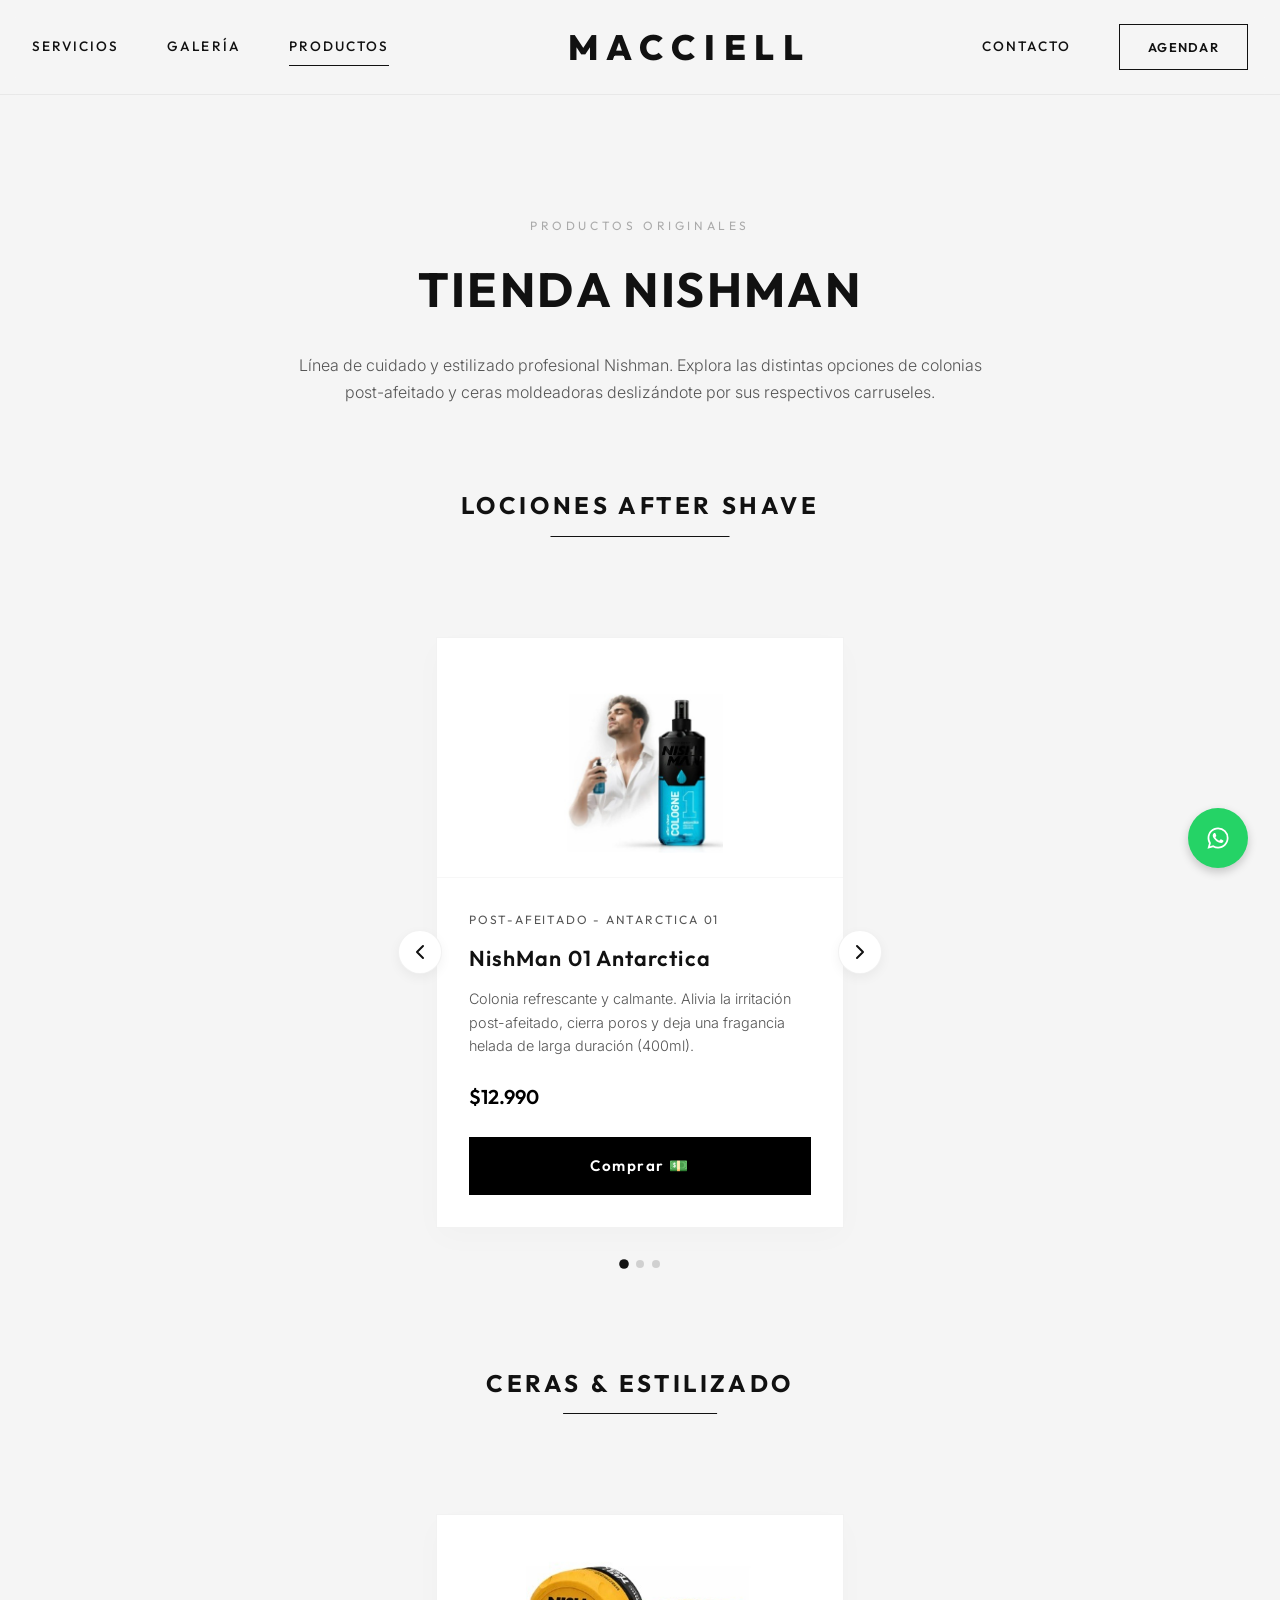
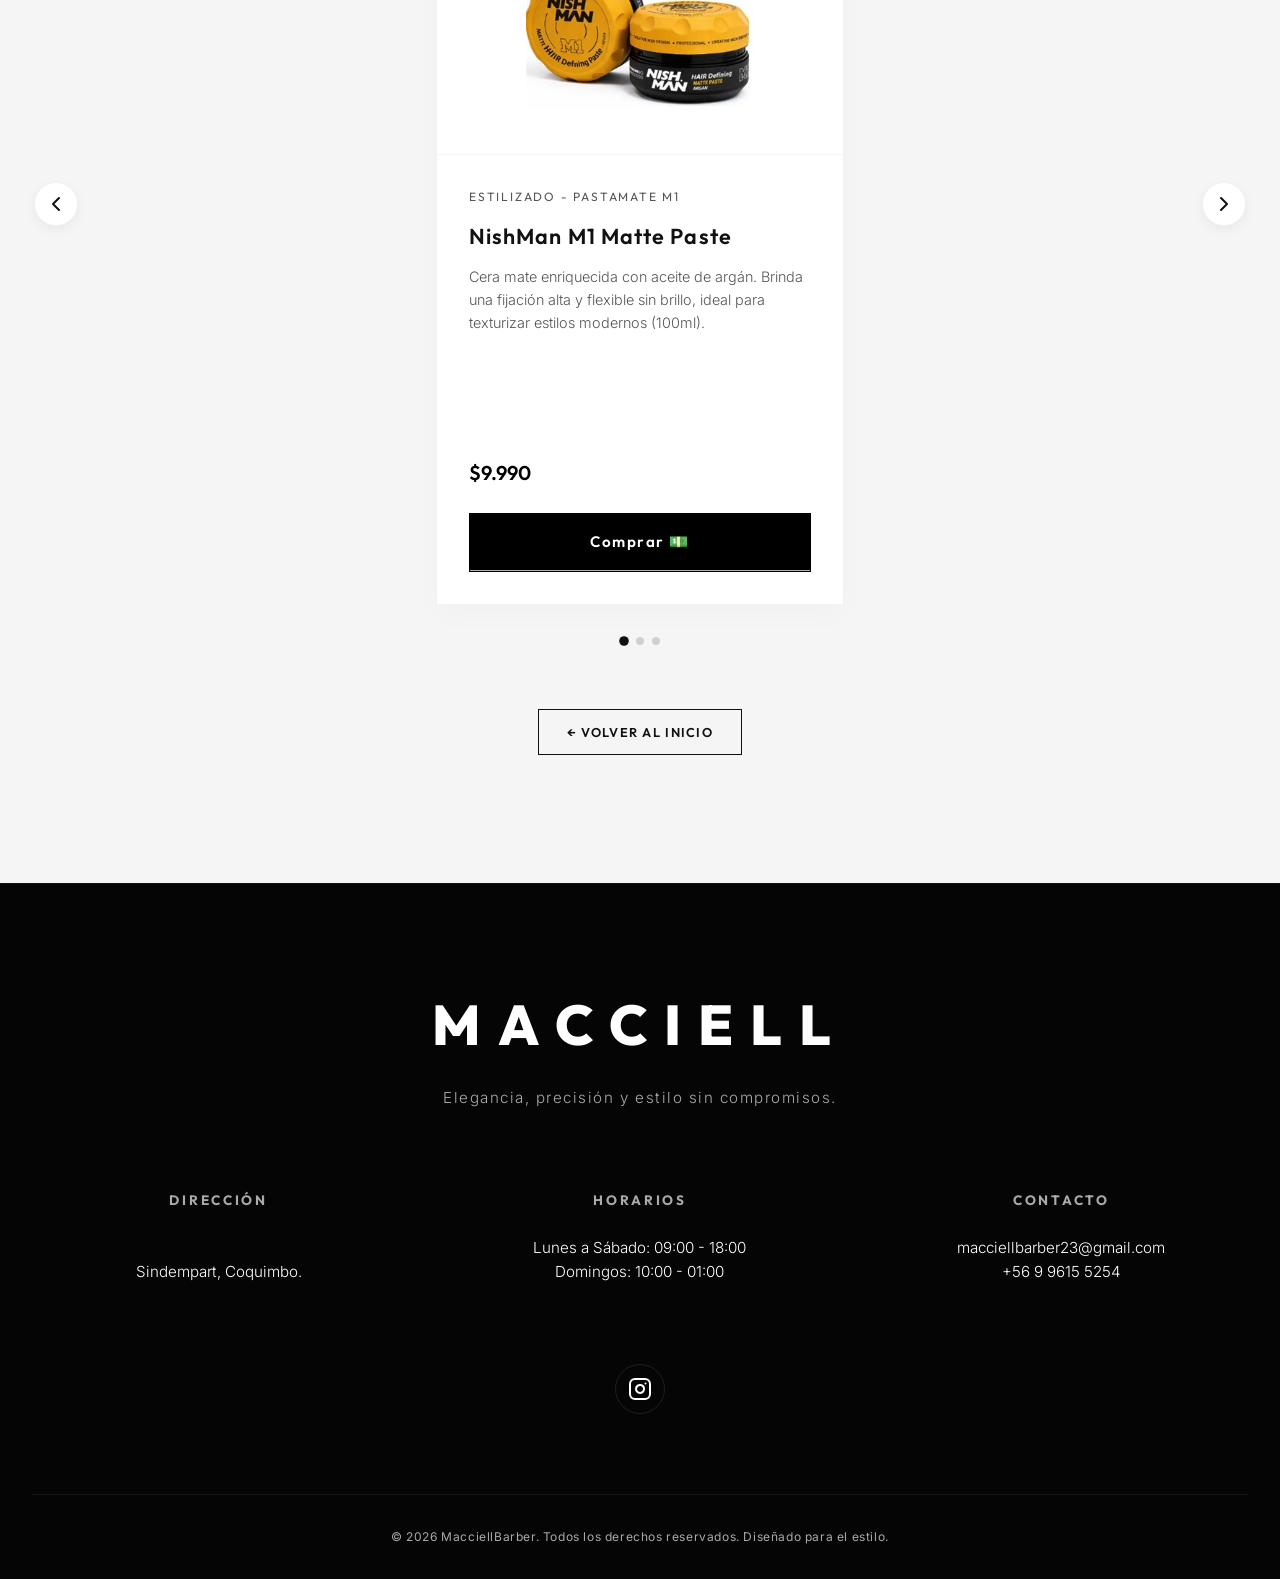
==== commit 7beb8863: "Split products page and landing page teasers into separate Aftershave and Cera carousels, simplifyin" ====
--- a/productos.html
+++ b/productos.html
@@ -64,114 +64,154 @@
             <div class="section-container">
                 <div class="section-header scroll-reveal">
                     <span class="section-subtitle">PRODUCTOS ORIGINALES</span>
-                    <h1 class="section-title">NISHMAN PREMIUM</h1>
-                    <p class="section-description">Línea de cuidado y estilizado profesional Nishman. Desliza para explorar las diferentes opciones disponibles y consúltanos por WhatsApp para comprar.</p>
-                </div>
-
-                <!-- Products Carousel -->
-                <div class="products-carousel-container scroll-reveal" style="margin-top: 4rem;">
-                    <div class="products-carousel-wrapper">
-                        <div class="products-carousel-track" id="catalogCarouselTrack">
-                            <!-- Producto 1 -->
-                            <div class="product-carousel-item">
-                                <div class="product-card">
-                                    <div class="product-image-box">
-                                        <img src="assets/product_nishman_aftershave.jpg" alt="After Shave Nishman 01 Antarctica" class="product-img">
+                    <h1 class="section-title">TIENDA NISHMAN</h1>
+                    <p class="section-description">Línea de cuidado y estilizado profesional Nishman. Explora las distintas opciones de colonias post-afeitado y ceras moldeadoras deslizándote por sus respectivos carruseles.</p>
+                </div>
+
+                <!-- CATEGORÍA 1: AFTER SHAVE -->
+                <div class="category-block scroll-reveal" style="margin-top: 4rem;">
+                    <h2 class="category-title">LOCIONES AFTER SHAVE</h2>
+                    
+                    <div class="products-carousel-container">
+                        <div class="products-carousel-wrapper">
+                            <div class="products-carousel-track" id="aftershaveCarouselTrack">
+                                <!-- Producto 1 -->
+                                <div class="product-carousel-item">
+                                    <div class="product-card">
+                                        <div class="product-image-box">
+                                            <img src="assets/product_nishman_aftershave.jpg" alt="After Shave Nishman 01 Antarctica" class="product-img">
+                                        </div>
+                                        <div class="product-info">
+                                            <span class="product-category">POST-AFEITADO - ANTARCTICA 01</span>
+                                            <h3 class="product-name">NishMan 01 Antarctica</h3>
+                                            <p class="product-desc">Colonia refrescante y calmante. Alivia la irritación post-afeitado, cierra poros y deja una fragancia helada de larga duración (400ml).</p>
+                                            <p class="product-price">$12.990</p>
+                                            <a href="https://api.whatsapp.com/send?phone=56996155254&text=Hola%20Macciell%20Barber%20%F0%9F%92%88%2C%20me%20interesa%20comprar%20el%20producto%3A%20After%20Shave%20Nishman%2001%20Antarctica.%0A%0A%F0%9F%91%A4%20Mi%20Nombre%3A%0A%F0%9F%93%85%20D%C3%ADa%20de%20retiro%2Fentrega%3A%0A%F0%9F%95%90%20Hora%20de%20retiro%2Fentrega%3A" target="_blank" class="btn-solid btn-block btn-buy">Comprar 💵</a>
+                                        </div>
+                                    </div>
+                                </div>
+
+                                <!-- Producto 2 -->
+                                <div class="product-carousel-item">
+                                    <div class="product-card">
+                                        <div class="product-image-box">
+                                            <img src="assets/product_nishman_aftershave_sport.png" alt="After Shave Nishman 02 Sport" class="product-img">
+                                        </div>
+                                        <div class="product-info">
+                                            <span class="product-category">POST-AFEITADO - SPORT 02</span>
+                                            <h3 class="product-name">NishMan 02 Sport</h3>
+                                            <p class="product-desc">Colonia refrescante post-afeitado. Fragancia deportiva energizante y activa, proporciona frescura inmediata e hidratación (400ml).</p>
+                                            <p class="product-price">$12.990</p>
+                                            <a href="https://api.whatsapp.com/send?phone=56996155254&text=Hola%20Macciell%20Barber%20%F0%9F%92%88%2C%20me%20interesa%20comprar%20el%20producto%3A%20After%20Shave%20Nishman%2002%20Sport.%0A%0A%F0%9F%91%A4%20Mi%20Nombre%3A%0A%F0%9F%93%85%20D%C3%ADa%20de%20retiro%2Fentrega%3A%0A%F0%9F%95%90%20Hora%20de%20retiro%2Fentrega%3A" target="_blank" class="btn-solid btn-block btn-buy">Comprar 💵</a>
+                                        </div>
+                                    </div>
+                                </div>
+
+                                <!-- Producto 3 -->
+                                <div class="product-carousel-item">
+                                    <div class="product-card">
+                                        <div class="product-image-box">
+                                            <img src="assets/product_nishman_aftershave_volcano.png" alt="After Shave Nishman 05 Volcano" class="product-img">
+                                        </div>
+                                        <div class="product-info">
+                                            <span class="product-category">POST-AFEITADO - VOLCANO 05</span>
+                                            <h3 class="product-name">NishMan 05 Volcano</h3>
+                                            <p class="product-desc">Colonia hidratante post-rasurado. Fragancia de notas cálidas amaderadas y especias que revitaliza la piel irritada (400ml).</p>
+                                            <p class="product-price">$12.990</p>
+                                            <a href="https://api.whatsapp.com/send?phone=56996155254&text=Hola%20Macciell%20Barber%20%F0%9F%92%88%2C%20me%20interesa%20comprar%20el%20producto%3A%20After%20Shave%20Nishman%2005%20Volcano.%0A%0A%F0%9F%91%A4%20Mi%20Nombre%3A%0A%F0%9F%93%85%20D%C3%ADa%20de%20retiro%2Fentrega%3A%0A%F0%9F%95%90%20Hora%20de%20retiro%2Fentrega%3A" target="_blank" class="btn-solid btn-block btn-buy">Comprar 💵</a>
+                                        </div>
+                                    </div>
+                                </div>
+                            </div>
+                        </div>
+                        
+                        <!-- Controles -->
+                        <button class="carousel-control prev" id="aftershaveCarouselPrev" aria-label="Producto anterior">
+                            <svg width="24" height="24" viewBox="0 0 24 24" fill="none" stroke="currentColor" stroke-width="2" stroke-linecap="round" stroke-linejoin="round"><polyline points="15 18 9 12 15 6"></polyline></svg>
+                        </button>
+                        <button class="carousel-control next" id="aftershaveCarouselNext" aria-label="Producto siguiente">
+                            <svg width="24" height="24" viewBox="0 0 24 24" fill="none" stroke="currentColor" stroke-width="2" stroke-linecap="round" stroke-linejoin="round"><polyline points="9 18 15 12 9 6"></polyline></svg>
+                        </button>
+
+                        <!-- Indicadores -->
+                        <div class="carousel-indicators" id="aftershaveCarouselIndicators">
+                            <span class="indicator active" data-slide="0"></span>
+                            <span class="indicator" data-slide="1"></span>
+                            <span class="indicator" data-slide="2"></span>
+                        </div>
+                    </div>
+                </div>
+
+                <!-- CATEGORÍA 2: CERAS -->
+                <div class="category-block scroll-reveal" style="margin-top: 6rem;">
+                    <h2 class="category-title">CERAS & ESTILIZADO</h2>
+                    
+                    <div class="products-carousel-container">
+                        <div class="products-carousel-wrapper">
+                            <div class="products-carousel-track" id="waxCarouselTrack">
+                                <!-- Producto 1 -->
+                                <div class="product-carousel-item">
+                                    <div class="product-card">
+                                        <div class="product-image-box">
+                                            <img src="assets/product_nishman_wax.jpg" alt="Cera Pasta Mate Nishman M1" class="product-img">
+                                        </div>
+                                        <div class="product-info">
+                                            <span class="product-category">ESTILIZADO - PASTAMATE M1</span>
+                                            <h3 class="product-name">NishMan M1 Matte Paste</h3>
+                                            <p class="product-desc">Cera mate enriquecida con aceite de argán. Brinda una fijación alta y flexible sin brillo, ideal para texturizar estilos modernos (100ml).</p>
+                                            <p class="product-price">$9.990</p>
+                                            <a href="https://api.whatsapp.com/send?phone=56996155254&text=Hola%20Macciell%20Barber%20%F0%9F%92%88%2C%20me%20interesa%20comprar%20el%20producto%3A%20Cera%20Pasta%20Mate%20Nishman%20M1.%0A%0A%F0%9F%91%A4%20Mi%20Nombre%3A%0A%F0%9F%93%85%20D%C3%ADa%20de%20retiro%2Fentrega%3A%0A%F0%9F%95%90%20Hora%20de%20retiro%2Fentrega%3A" target="_blank" class="btn-solid btn-block btn-buy">Comprar 💵</a>
+                                        </div>
+                                    </div>
+                                </div>
+
+                                <!-- Producto 2 -->
+                                <div class="product-carousel-item">
+                                    <div class="product-card">
+                                        <div class="product-image-box">
+                                            <img src="assets/product_nishman_wax_m2.png" alt="Cera Pasta Nishman M2" class="product-img">
+                                        </div>
+                                        <div class="product-info">
+                                            <span class="product-category">ESTILIZADO - DEFINING M2</span>
+                                            <h3 class="product-name">NishMan M2 Defining Wax</h3>
+                                            <p class="product-desc">Cera moldeadora de fijación alta con acabado mate medio. Ideal para definir contornos y controlar cabellos rebeldes de forma flexible (100ml).</p>
+                                            <p class="product-price">$9.990</p>
+                                            <a href="https://api.whatsapp.com/send?phone=56996155254&text=Hola%20Macciell%20Barber%20%F0%9F%92%88%2C%20me%20interesa%20comprar%20el%20producto%3A%20Cera%20Pasta%20Nishman%20M2.%0A%0A%F0%9F%91%A4%20Mi%20Nombre%3A%0A%F0%9F%93%85%20D%C3%ADa%20de%20retiro%2Fentrega%3A%0A%F0%9F%95%90%20Hora%20de%20retiro%2Fentrega%3A" target="_blank" class="btn-solid btn-block btn-buy">Comprar 💵</a>
+                                        </div>
+                                    </div>
+                                </div>
+
+                                <!-- Producto 3 -->
+                                <div class="product-carousel-item">
+                                    <div class="product-card">
+                                        <img src="assets/product_nishman_wax.jpg" alt="Cera Pasta Nishman M5 Keratin" class="product-img product-color-green">
                                     </div>
                                     <div class="product-info">
-                                        <span class="product-category">POST-AFEITADO - ANTARCTICA</span>
-                                        <h2 class="product-name">After Shave Nishman 01</h2>
-                                        <p class="product-desc">Colonia refrescante y calmante. Alivia la irritación post-afeitado, cierra poros y deja una fragancia helada de larga duración (400ml).</p>
-                                        <p class="product-price">$12.990</p>
-                                        <a href="https://api.whatsapp.com/send?phone=56996155254&text=Hola%20Macciell%20Barber%20%F0%9F%92%88%2C%20me%20interesa%20comprar%20el%20producto%3A%20After%20Shave%20Nishman%2001%20Antarctica.%0A%0A%F0%9F%91%A4%20Mi%20Nombre%3A%0A%F0%9F%93%85%20D%C3%ADa%20de%20retiro%2Fentrega%3A%0A%F0%9F%95%90%20Hora%20de%20retiro%2Fentrega%3A" target="_blank" class="btn-solid btn-block btn-buy">
-                                            COMPRAR POR WHATSAPP
-                                            <svg width="20" height="20" viewBox="0 0 24 24" fill="currentColor" xmlns="http://www.w3.org/2000/svg">
-                                                <path d="M18.403 5.633A8.919 8.919 0 0 0 12.053 3c-4.948 0-8.976 4.027-8.978 8.977 0 1.58.413 3.126 1.198 4.488L3 21.116l4.759-1.248a8.93 8.93 0 0 0 4.29 1.093h.004c4.947 0 8.975-4.027 8.977-8.977a8.922 8.922 0 0 0-2.627-6.35zM12.053 19.432h-.003a7.447 7.447 0 0 1-3.798-1.041l-.272-.162-2.824.741.753-2.753-.177-.282a7.448 7.448 0 0 1-1.141-3.971c.002-4.114 3.349-7.461 7.465-7.461a7.413 7.413 0 0 1 5.281 2.19 7.421 7.421 0 0 1 2.186 5.276c-.002 4.115-3.348 7.462-7.47 7.462zm4.093-5.592c-.224-.113-1.327-.655-1.533-.73-.205-.075-.355-.112-.505.113-.15.225-.58.73-.711.88-.13.151-.26.169-.485.056-.225-.113-.949-.35-1.808-1.117-.668-.596-1.12-1.332-1.251-1.557-.13-.225-.014-.347.099-.46.101-.102.224-.263.336-.394.112-.132.149-.225.224-.375.075-.15.037-.282-.019-.394-.056-.113-.505-1.217-.692-1.666-.181-.437-.363-.377-.505-.385-.13-.006-.28-.006-.43-.006s-.393.056-.599.282c-.206.225-.786.768-.786 1.873s.804 2.173.916 2.323c.112.15 1.58 2.413 3.829 3.383.535.23 1.011.383 1.357.493.538.171 1.027.147 1.413.09.431-.064 1.327-.543 1.514-1.068.187-.525.187-.975.131-1.069-.056-.094-.206-.15-.43-.263z"/>
-                                            </svg>
-                                        </a>
+                                        <span class="product-category">ESTILIZADO - KERATINA M5</span>
+                                        <h3 class="product-name">NishMan M5 Keratin Wax</h3>
+                                        <p class="product-desc">Cera fijadora enriquecida con queratina. Nutre la fibra capilar, aporta una fijación alta y flexible con un acabado mate sutil (100ml).</p>
+                                        <p class="product-price">$9.990</p>
+                                        <a href="https://api.whatsapp.com/send?phone=56996155254&text=Hola%20Macciell%20Barber%20%F0%9F%92%88%2C%20me%20interesa%20comprar%20el%20producto%3A%20Cera%20Pasta%20Nishman%20M5%20Keratin.%0A%0A%F0%9F%91%A4%20Mi%20Nombre%3A%0A%F0%9F%93%85%20D%C3%ADa%20de%20retiro%2Fentrega%3A%0A%F0%9F%95%90%20Hora%20de%20retiro%2Fentrega%3A" target="_blank" class="btn-solid btn-block btn-buy">Comprar 💵</a>
+                                        </div>
                                     </div>
                                 </div>
                             </div>
-
-                            <!-- Producto 2 -->
-                            <div class="product-carousel-item">
-                                <div class="product-card">
-                                    <div class="product-image-box">
-                                        <img src="assets/product_nishman_aftershave_volcano.png" alt="After Shave Nishman 05 Volcano" class="product-img">
-                                    </div>
-                                    <div class="product-info">
-                                        <span class="product-category">POST-AFEITADO - VOLCANO</span>
-                                        <h2 class="product-name">After Shave Nishman 05</h2>
-                                        <p class="product-desc">Colonia refrescante y calmante post-afeitado. Fragancia Volcano de larga duración con notas cálidas y amaderadas (400ml).</p>
-                                        <p class="product-price">$12.990</p>
-                                        <a href="https://api.whatsapp.com/send?phone=56996155254&text=Hola%20Macciell%20Barber%20%F0%9F%92%88%2C%20me%20interesa%20comprar%20el%20producto%3A%20After%20Shave%20Nishman%2005%20Volcano.%0A%0A%F0%9F%91%A4%20Mi%20Nombre%3A%0A%F0%9F%93%85%20D%C3%ADa%20de%20retiro%2Fentrega%3A%0A%F0%9F%95%90%20Hora%20de%20retiro%2Fentrega%3A" target="_blank" class="btn-solid btn-block btn-buy">
-                                            COMPRAR POR WHATSAPP
-                                            <svg width="20" height="20" viewBox="0 0 24 24" fill="currentColor" xmlns="http://www.w3.org/2000/svg">
-                                                <path d="M18.403 5.633A8.919 8.919 0 0 0 12.053 3c-4.948 0-8.976 4.027-8.978 8.977 0 1.58.413 3.126 1.198 4.488L3 21.116l4.759-1.248a8.93 8.93 0 0 0 4.29 1.093h.004c4.947 0 8.975-4.027 8.977-8.977a8.922 8.922 0 0 0-2.627-6.35zM12.053 19.432h-.003a7.447 7.447 0 0 1-3.798-1.041l-.272-.162-2.824.741.753-2.753-.177-.282a7.448 7.448 0 0 1-1.141-3.971c.002-4.114 3.349-7.461 7.465-7.461a7.413 7.413 0 0 1 5.281 2.19 7.421 7.421 0 0 1 2.186 5.276c-.002 4.115-3.348 7.462-7.47 7.462zm4.093-5.592c-.224-.113-1.327-.655-1.533-.73-.205-.075-.355-.112-.505.113-.15.225-.58.73-.711.88-.13.151-.26.169-.485.056-.225-.113-.949-.35-1.808-1.117-.668-.596-1.12-1.332-1.251-1.557-.13-.225-.014-.347.099-.46.101-.102.224-.263.336-.394.112-.132.149-.225.224-.375.075-.15.037-.282-.019-.394-.056-.113-.505-1.217-.692-1.666-.181-.437-.363-.377-.505-.385-.13-.006-.28-.006-.43-.006s-.393.056-.599.282c-.206.225-.786.768-.786 1.873s.804 2.173.916 2.323c.112.15 1.58 2.413 3.829 3.383.535.23 1.011.383 1.357.493.538.171 1.027.147 1.413.09.431-.064 1.327-.543 1.514-1.068.187-.525.187-.975.131-1.069-.056-.094-.206-.15-.43-.263z"/>
-                                            </svg>
-                                        </a>
-                                    </div>
-                                </div>
-                            </div>
-
-                            <!-- Producto 3 -->
-                            <div class="product-carousel-item">
-                                <div class="product-card">
-                                    <div class="product-image-box">
-                                        <img src="assets/product_nishman_wax.jpg" alt="Cera Pasta Mate Nishman M1" class="product-img">
-                                    </div>
-                                    <div class="product-info">
-                                        <span class="product-category">ESTILIZADO - M1 ARGAN</span>
-                                        <h2 class="product-name">Cera Pasta Mate Nishman M1</h2>
-                                        <p class="product-desc">Cera mate original infusionada con aceite de argán. Fijación alta y natural sin brillo para estructurar tu peinado (100ml).</p>
-                                        <p class="product-price">$9.990</p>
-                                        <a href="https://api.whatsapp.com/send?phone=56996155254&text=Hola%20Macciell%20Barber%20%F0%9F%92%88%2C%20me%20interesa%20comprar%20el%20producto%3A%20Cera%20Pasta%20Mate%20Nishman%20M1.%0A%0A%F0%9F%91%A4%20Mi%20Nombre%3A%0A%F0%9F%93%85%20D%C3%ADa%20de%20retiro%2Fentrega%3A%0A%F0%9F%95%90%20Hora%20de%20retiro%2Fentrega%3A" target="_blank" class="btn-solid btn-block btn-buy">
-                                            COMPRAR POR WHATSAPP
-                                            <svg width="20" height="20" viewBox="0 0 24 24" fill="currentColor" xmlns="http://www.w3.org/2000/svg">
-                                                <path d="M18.403 5.633A8.919 8.919 0 0 0 12.053 3c-4.948 0-8.976 4.027-8.978 8.977 0 1.58.413 3.126 1.198 4.488L3 21.116l4.759-1.248a8.93 8.93 0 0 0 4.29 1.093h.004c4.947 0 8.975-4.027 8.977-8.977a8.922 8.922 0 0 0-2.627-6.35zM12.053 19.432h-.003a7.447 7.447 0 0 1-3.798-1.041l-.272-.162-2.824.741.753-2.753-.177-.282a7.448 7.448 0 0 1-1.141-3.971c.002-4.114 3.349-7.461 7.465-7.461a7.413 7.413 0 0 1 5.281 2.19 7.421 7.421 0 0 1 2.186 5.276c-.002 4.115-3.348 7.462-7.47 7.462zm4.093-5.592c-.224-.113-1.327-.655-1.533-.73-.205-.075-.355-.112-.505.113-.15.225-.58.73-.711.88-.13.151-.26.169-.485.056-.225-.113-.949-.35-1.808-1.117-.668-.596-1.12-1.332-1.251-1.557-.13-.225-.014-.347.099-.46.101-.102.224-.263.336-.394.112-.132.149-.225.224-.375.075-.15.037-.282-.019-.394-.056-.113-.505-1.217-.692-1.666-.181-.437-.363-.377-.505-.385-.13-.006-.28-.006-.43-.006s-.393.056-.599.282c-.206.225-.786.768-.786 1.873s.804 2.173.916 2.323c.112.15 1.58 2.413 3.829 3.383.535.23 1.011.383 1.357.493.538.171 1.027.147 1.413.09.431-.064 1.327-.543 1.514-1.068.187-.525.187-.975.131-1.069-.056-.094-.206-.15-.43-.263z"/>
-                                            </svg>
-                                        </a>
-                                    </div>
-                                </div>
-                            </div>
-
-                            <!-- Producto 4 -->
-                            <div class="product-carousel-item">
-                                <div class="product-card">
-                                    <div class="product-image-box">
-                                        <img src="assets/product_nishman_wax_m2.png" alt="Cera Pasta Nishman M2" class="product-img">
-                                    </div>
-                                    <div class="product-info">
-                                        <span class="product-category">ESTILIZADO - M2 DEFINING</span>
-                                        <h2 class="product-name">Cera Pasta Nishman M2</h2>
-                                        <p class="product-desc">Cera mate original en lata roja M2. Proporciona una fijación alta y flexible sin brillo para moldear estilos rebeldes y modernos (100ml).</p>
-                                        <p class="product-price">$9.990</p>
-                                        <a href="https://api.whatsapp.com/send?phone=56996155254&text=Hola%20Macciell%20Barber%20%F0%9F%92%88%2C%20me%20interesa%20comprar%20el%20producto%3A%20Cera%20Pasta%20Nishman%20M2.%0A%0A%F0%9F%91%A4%20Mi%20Nombre%3A%0A%F0%9F%93%85%20D%C3%ADa%20de%20retiro%2Fentrega%3A%0A%F0%9F%95%90%20Hora%20de%20retiro%2Fentrega%3A" target="_blank" class="btn-solid btn-block btn-buy">
-                                            COMPRAR POR WHATSAPP
-                                            <svg width="20" height="20" viewBox="0 0 24 24" fill="currentColor" xmlns="http://www.w3.org/2000/svg">
-                                                <path d="M18.403 5.633A8.919 8.919 0 0 0 12.053 3c-4.948 0-8.976 4.027-8.978 8.977 0 1.58.413 3.126 1.198 4.488L3 21.116l4.759-1.248a8.93 8.93 0 0 0 4.29 1.093h.004c4.947 0 8.975-4.027 8.977-8.977a8.922 8.922 0 0 0-2.627-6.35zM12.053 19.432h-.003a7.447 7.447 0 0 1-3.798-1.041l-.272-.162-2.824.741.753-2.753-.177-.282a7.448 7.448 0 0 1-1.141-3.971c.002-4.114 3.349-7.461 7.465-7.461a7.413 7.413 0 0 1 5.281 2.19 7.421 7.421 0 0 1 2.186 5.276c-.002 4.115-3.348 7.462-7.47 7.462zm4.093-5.592c-.224-.113-1.327-.655-1.533-.73-.205-.075-.355-.112-.505.113-.15.225-.58.73-.711.88-.13.151-.26.169-.485.056-.225-.113-.949-.35-1.808-1.117-.668-.596-1.12-1.332-1.251-1.557-.13-.225-.014-.347.099-.46.101-.102.224-.263.336-.394.112-.132.149-.225.224-.375.075-.15.037-.282-.019-.394-.056-.113-.505-1.217-.692-1.666-.181-.437-.363-.377-.505-.385-.13-.006-.28-.006-.43-.006s-.393.056-.599.282c-.206.225-.786.768-.786 1.873s.804 2.173.916 2.323c.112.15 1.58 2.413 3.829 3.383.535.23 1.011.383 1.357.493.538.171 1.027.147 1.413.09.431-.064 1.327-.543 1.514-1.068.187-.525.187-.975.131-1.069-.056-.094-.206-.15-.43-.263z"/>
-                                            </svg>
-                                        </a>
-                                    </div>
-                                </div>
-                            </div>
-                        </div>
-                    </div>
-                    
-                    <!-- Controles -->
-                    <button class="carousel-control prev" id="catalogCarouselPrev" aria-label="Producto anterior">
-                        <svg width="24" height="24" viewBox="0 0 24 24" fill="none" stroke="currentColor" stroke-width="2" stroke-linecap="round" stroke-linejoin="round"><polyline points="15 18 9 12 15 6"></polyline></svg>
-                    </button>
-                    <button class="carousel-control next" id="catalogCarouselNext" aria-label="Producto siguiente">
-                        <svg width="24" height="24" viewBox="0 0 24 24" fill="none" stroke="currentColor" stroke-width="2" stroke-linecap="round" stroke-linejoin="round"><polyline points="9 18 15 12 9 6"></polyline></svg>
-                    </button>
-
-                    <!-- Indicadores -->
-                    <div class="carousel-indicators" id="catalogCarouselIndicators">
-                        <span class="indicator active" data-slide="0"></span>
-                        <span class="indicator" data-slide="1"></span>
-                        <span class="indicator" data-slide="2"></span>
-                        <span class="indicator" data-slide="3"></span>
+                        </div>
+                        
+                        <!-- Controles -->
+                        <button class="carousel-control prev" id="waxCarouselPrev" aria-label="Producto anterior">
+                            <svg width="24" height="24" viewBox="0 0 24 24" fill="none" stroke="currentColor" stroke-width="2" stroke-linecap="round" stroke-linejoin="round"><polyline points="15 18 9 12 15 6"></polyline></svg>
+                        </button>
+                        <button class="carousel-control next" id="waxCarouselNext" aria-label="Producto siguiente">
+                            <svg width="24" height="24" viewBox="0 0 24 24" fill="none" stroke="currentColor" stroke-width="2" stroke-linecap="round" stroke-linejoin="round"><polyline points="9 18 15 12 9 6"></polyline></svg>
+                        </button>
+
+                        <!-- Indicadores -->
+                        <div class="carousel-indicators" id="waxCarouselIndicators">
+                            <span class="indicator active" data-slide="0"></span>
+                            <span class="indicator" data-slide="1"></span>
+                            <span class="indicator" data-slide="2"></span>
+                        </div>
                     </div>
                 </div>
 
--- a/style.css
+++ b/style.css
@@ -934,8 +934,8 @@
 }
 
 .product-img {
-    max-width: 100%;
-    max-height: 100%;
+    width: 100%;
+    height: 100%;
     object-fit: contain;
     transition: var(--transition-smooth);
 }
@@ -1031,17 +1031,39 @@
     justify-content: center;
     gap: 0.75rem;
     padding: 1rem;
-    font-size: 0.8rem;
+    font-size: 0.95rem;
     letter-spacing: 0.1em;
     border-radius: 0;
-}
-
-.btn-buy svg {
-    transition: transform 0.3s ease;
-}
-
-.btn-buy:hover svg {
-    transform: scale(1.15) rotate(10deg);
+    font-weight: 600;
+}
+
+.category-title {
+    font-family: var(--font-heading);
+    font-size: 1.5rem;
+    font-weight: 700;
+    letter-spacing: 0.15em;
+    text-align: center;
+    color: var(--color-text-dark);
+    margin-bottom: 3rem;
+    position: relative;
+    display: inline-block;
+    left: 50%;
+    transform: translateX(-50%);
+    text-transform: uppercase;
+}
+
+.category-title::after {
+    content: '';
+    position: absolute;
+    bottom: -12px;
+    left: 25%;
+    width: 50%;
+    height: 1px;
+    background-color: var(--color-text-dark);
+}
+
+.product-color-green {
+    filter: hue-rotate(50deg) saturate(1.2);
 }
 
 /* Carrusel de Productos */
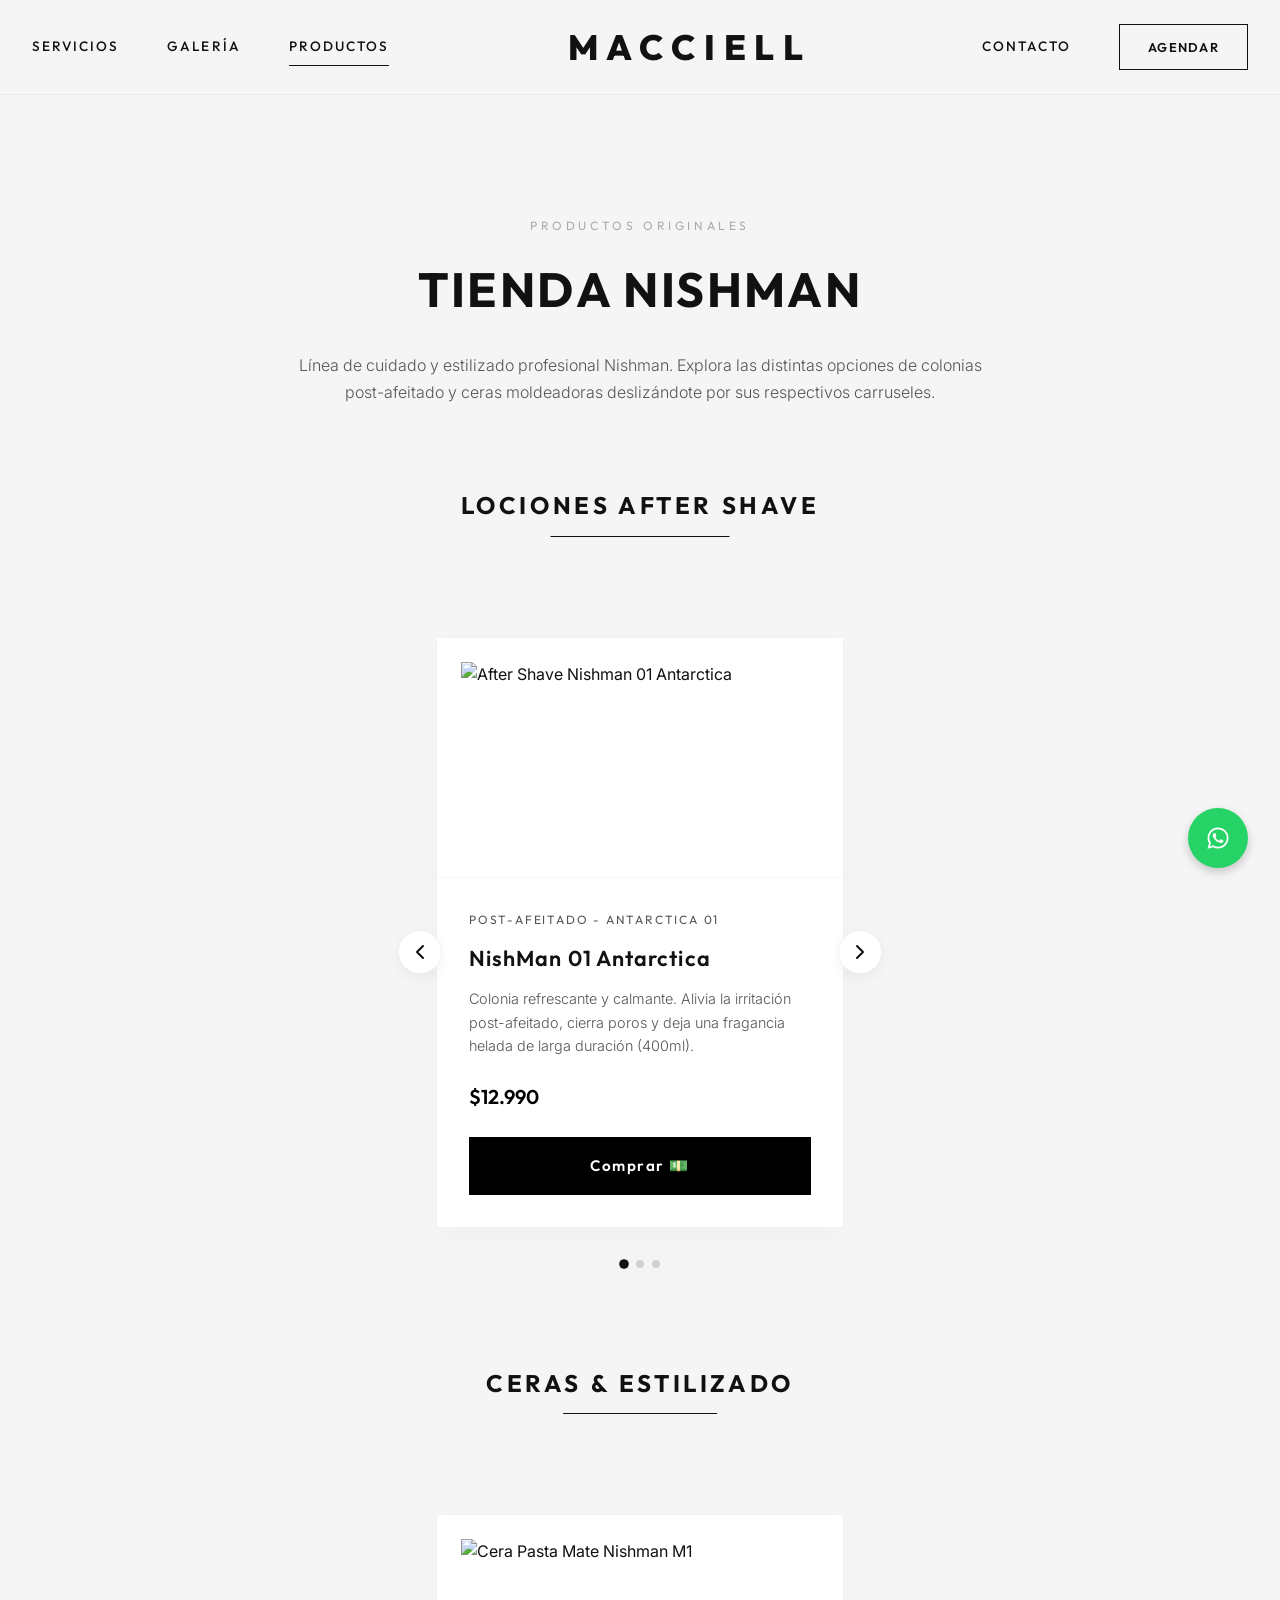
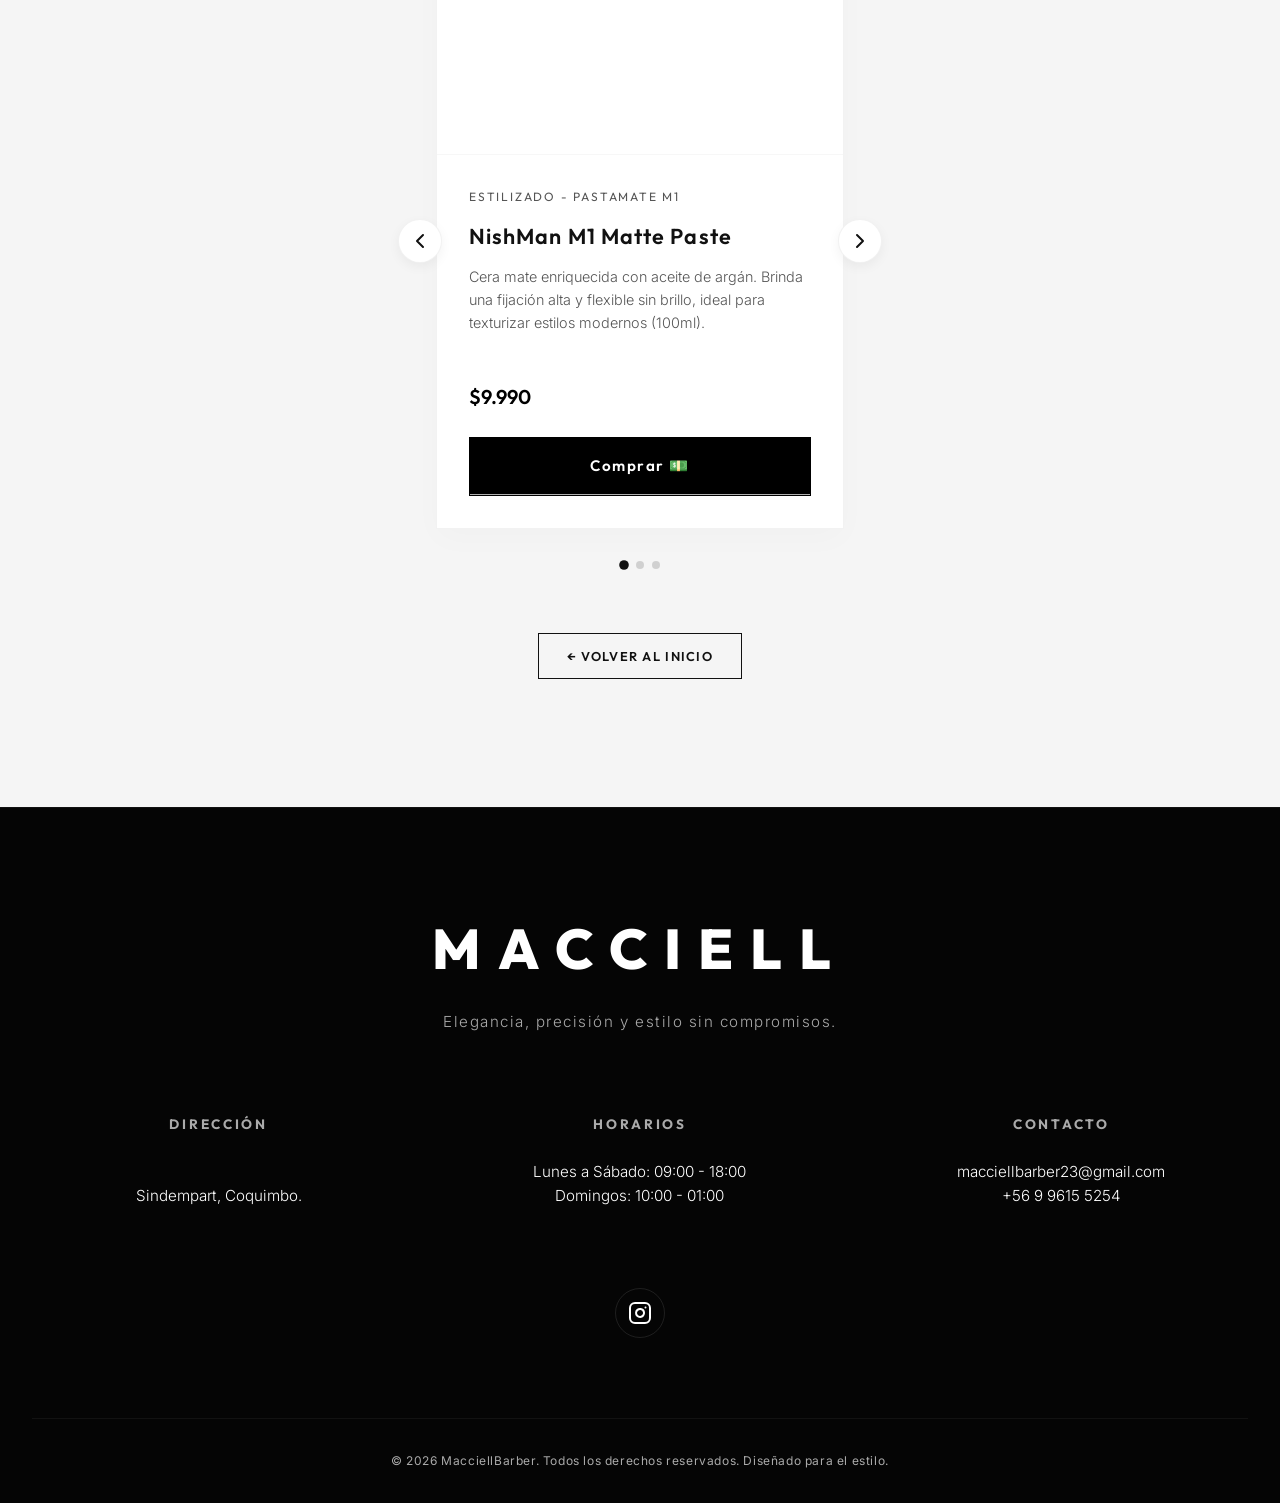
==== commit e060a26b: "Update products and landing page carousels to use the exact matching Mercado Libre CDN image URLs fo" ====
--- a/productos.html
+++ b/productos.html
@@ -79,14 +79,14 @@
                                 <div class="product-carousel-item">
                                     <div class="product-card">
                                         <div class="product-image-box">
-                                            <img src="assets/product_nishman_aftershave.jpg" alt="After Shave Nishman 01 Antarctica" class="product-img">
+                                            <img src="https://http2.mlstatic.com/D_Q_NP_900669-MLA110823298623_042026-N.webp" alt="After Shave Nishman 01 Antarctica" class="product-img">
                                         </div>
                                         <div class="product-info">
                                             <span class="product-category">POST-AFEITADO - ANTARCTICA 01</span>
                                             <h3 class="product-name">NishMan 01 Antarctica</h3>
                                             <p class="product-desc">Colonia refrescante y calmante. Alivia la irritación post-afeitado, cierra poros y deja una fragancia helada de larga duración (400ml).</p>
                                             <p class="product-price">$12.990</p>
-                                            <a href="https://api.whatsapp.com/send?phone=56996155254&text=Hola%20Macciell%20Barber%20%F0%9F%92%88%2C%20me%20interesa%20comprar%20el%20producto%3A%20After%20Shave%20Nishman%2001%20Antarctica.%0A%0A%F0%9F%91%A4%20Mi%20Nombre%3A%0A%F0%9F%93%85%20D%C3%ADa%20de%20retiro%2Fentrega%3A%0A%F0%9F%95%90%20Hora%20de%20retiro%2Fentrega%3A" target="_blank" class="btn-solid btn-block btn-buy">Comprar 💵</a>
+                                            <a href="https://api.whatsapp.com/send?phone=56996155254&text=Hola%20Macciell%20Barber%20%F0%9F%92%88%2C%20me%20interesa%20comprar%20el%20producto%3A%20Colonia%20After%20Shave%20Nishman%2001%20Antarctica." target="_blank" class="btn-solid btn-block btn-buy">Comprar 💵</a>
                                         </div>
                                     </div>
                                 </div>
@@ -95,14 +95,14 @@
                                 <div class="product-carousel-item">
                                     <div class="product-card">
                                         <div class="product-image-box">
-                                            <img src="assets/product_nishman_aftershave_sport.png" alt="After Shave Nishman 02 Sport" class="product-img">
-                                        </div>
-                                        <div class="product-info">
-                                            <span class="product-category">POST-AFEITADO - SPORT 02</span>
-                                            <h3 class="product-name">NishMan 02 Sport</h3>
+                                            <img src="https://http2.mlstatic.com/D_Q_NP_806781-MLC89095777887_082025-N.webp" alt="After Shave Nishman 02 Storm" class="product-img">
+                                        </div>
+                                        <div class="product-info">
+                                            <span class="product-category">POST-AFEITADO - STORM 02</span>
+                                            <h3 class="product-name">NishMan 02 Storm</h3>
                                             <p class="product-desc">Colonia refrescante post-afeitado. Fragancia deportiva energizante y activa, proporciona frescura inmediata e hidratación (400ml).</p>
                                             <p class="product-price">$12.990</p>
-                                            <a href="https://api.whatsapp.com/send?phone=56996155254&text=Hola%20Macciell%20Barber%20%F0%9F%92%88%2C%20me%20interesa%20comprar%20el%20producto%3A%20After%20Shave%20Nishman%2002%20Sport.%0A%0A%F0%9F%91%A4%20Mi%20Nombre%3A%0A%F0%9F%93%85%20D%C3%ADa%20de%20retiro%2Fentrega%3A%0A%F0%9F%95%90%20Hora%20de%20retiro%2Fentrega%3A" target="_blank" class="btn-solid btn-block btn-buy">Comprar 💵</a>
+                                            <a href="https://api.whatsapp.com/send?phone=56996155254&text=Hola%20Macciell%20Barber%20%F0%9F%92%88%2C%20me%20interesa%20comprar%20el%20producto%3A%20Colonia%20After%20Shave%20Nishman%2002%20Storm." target="_blank" class="btn-solid btn-block btn-buy">Comprar 💵</a>
                                         </div>
                                     </div>
                                 </div>
@@ -111,14 +111,14 @@
                                 <div class="product-carousel-item">
                                     <div class="product-card">
                                         <div class="product-image-box">
-                                            <img src="assets/product_nishman_aftershave_volcano.png" alt="After Shave Nishman 05 Volcano" class="product-img">
-                                        </div>
-                                        <div class="product-info">
-                                            <span class="product-category">POST-AFEITADO - VOLCANO 05</span>
-                                            <h3 class="product-name">NishMan 05 Volcano</h3>
+                                            <img src="https://http2.mlstatic.com/D_Q_NP_982262-MLA109936682862_042026-N.webp" alt="After Shave Nishman 07 Gold One" class="product-img">
+                                        </div>
+                                        <div class="product-info">
+                                            <span class="product-category">POST-AFEITADO - GOLD ONE 07</span>
+                                            <h3 class="product-name">NishMan 07 Gold One</h3>
                                             <p class="product-desc">Colonia hidratante post-rasurado. Fragancia de notas cálidas amaderadas y especias que revitaliza la piel irritada (400ml).</p>
                                             <p class="product-price">$12.990</p>
-                                            <a href="https://api.whatsapp.com/send?phone=56996155254&text=Hola%20Macciell%20Barber%20%F0%9F%92%88%2C%20me%20interesa%20comprar%20el%20producto%3A%20After%20Shave%20Nishman%2005%20Volcano.%0A%0A%F0%9F%91%A4%20Mi%20Nombre%3A%0A%F0%9F%93%85%20D%C3%ADa%20de%20retiro%2Fentrega%3A%0A%F0%9F%95%90%20Hora%20de%20retiro%2Fentrega%3A" target="_blank" class="btn-solid btn-block btn-buy">Comprar 💵</a>
+                                            <a href="https://api.whatsapp.com/send?phone=56996155254&text=Hola%20Macciell%20Barber%20%F0%9F%92%88%2C%20me%20interesa%20comprar%20el%20producto%3A%20Colonia%20After%20Shave%20Nishman%2007%20Gold%20One." target="_blank" class="btn-solid btn-block btn-buy">Comprar 💵</a>
                                         </div>
                                     </div>
                                 </div>
@@ -153,14 +153,14 @@
                                 <div class="product-carousel-item">
                                     <div class="product-card">
                                         <div class="product-image-box">
-                                            <img src="assets/product_nishman_wax.jpg" alt="Cera Pasta Mate Nishman M1" class="product-img">
+                                            <img src="https://http2.mlstatic.com/D_Q_NP_610133-MLA109653784158_042026-B.webp" alt="Cera Pasta Mate Nishman M1" class="product-img">
                                         </div>
                                         <div class="product-info">
                                             <span class="product-category">ESTILIZADO - PASTAMATE M1</span>
                                             <h3 class="product-name">NishMan M1 Matte Paste</h3>
                                             <p class="product-desc">Cera mate enriquecida con aceite de argán. Brinda una fijación alta y flexible sin brillo, ideal para texturizar estilos modernos (100ml).</p>
                                             <p class="product-price">$9.990</p>
-                                            <a href="https://api.whatsapp.com/send?phone=56996155254&text=Hola%20Macciell%20Barber%20%F0%9F%92%88%2C%20me%20interesa%20comprar%20el%20producto%3A%20Cera%20Pasta%20Mate%20Nishman%20M1.%0A%0A%F0%9F%91%A4%20Mi%20Nombre%3A%0A%F0%9F%93%85%20D%C3%ADa%20de%20retiro%2Fentrega%3A%0A%F0%9F%95%90%20Hora%20de%20retiro%2Fentrega%3A" target="_blank" class="btn-solid btn-block btn-buy">Comprar 💵</a>
+                                            <a href="https://api.whatsapp.com/send?phone=56996155254&text=Hola%20Macciell%20Barber%20%F0%9F%92%88%2C%20me%20interesa%20comprar%20el%20producto%3A%20Cera%20Pasta%20Mate%20Nishman%20M1." target="_blank" class="btn-solid btn-block btn-buy">Comprar 💵</a>
                                         </div>
                                     </div>
                                 </div>
@@ -169,14 +169,14 @@
                                 <div class="product-carousel-item">
                                     <div class="product-card">
                                         <div class="product-image-box">
-                                            <img src="assets/product_nishman_wax_m2.png" alt="Cera Pasta Nishman M2" class="product-img">
+                                            <img src="https://http2.mlstatic.com/D_Q_NP_980709-MLA106304033892_022026-B.webp" alt="Cera Pasta Nishman M2" class="product-img">
                                         </div>
                                         <div class="product-info">
                                             <span class="product-category">ESTILIZADO - DEFINING M2</span>
                                             <h3 class="product-name">NishMan M2 Defining Wax</h3>
                                             <p class="product-desc">Cera moldeadora de fijación alta con acabado mate medio. Ideal para definir contornos y controlar cabellos rebeldes de forma flexible (100ml).</p>
                                             <p class="product-price">$9.990</p>
-                                            <a href="https://api.whatsapp.com/send?phone=56996155254&text=Hola%20Macciell%20Barber%20%F0%9F%92%88%2C%20me%20interesa%20comprar%20el%20producto%3A%20Cera%20Pasta%20Nishman%20M2.%0A%0A%F0%9F%91%A4%20Mi%20Nombre%3A%0A%F0%9F%93%85%20D%C3%ADa%20de%20retiro%2Fentrega%3A%0A%F0%9F%95%90%20Hora%20de%20retiro%2Fentrega%3A" target="_blank" class="btn-solid btn-block btn-buy">Comprar 💵</a>
+                                            <a href="https://api.whatsapp.com/send?phone=56996155254&text=Hola%20Macciell%20Barber%20%F0%9F%92%88%2C%20me%20interesa%20comprar%20el%20producto%3A%20Cera%20Pasta%20Nishman%20M2." target="_blank" class="btn-solid btn-block btn-buy">Comprar 💵</a>
                                         </div>
                                     </div>
                                 </div>
@@ -184,14 +184,15 @@
                                 <!-- Producto 3 -->
                                 <div class="product-carousel-item">
                                     <div class="product-card">
-                                        <img src="assets/product_nishman_wax.jpg" alt="Cera Pasta Nishman M5 Keratin" class="product-img product-color-green">
-                                    </div>
-                                    <div class="product-info">
-                                        <span class="product-category">ESTILIZADO - KERATINA M5</span>
-                                        <h3 class="product-name">NishMan M5 Keratin Wax</h3>
-                                        <p class="product-desc">Cera fijadora enriquecida con queratina. Nutre la fibra capilar, aporta una fijación alta y flexible con un acabado mate sutil (100ml).</p>
-                                        <p class="product-price">$9.990</p>
-                                        <a href="https://api.whatsapp.com/send?phone=56996155254&text=Hola%20Macciell%20Barber%20%F0%9F%92%88%2C%20me%20interesa%20comprar%20el%20producto%3A%20Cera%20Pasta%20Nishman%20M5%20Keratin.%0A%0A%F0%9F%91%A4%20Mi%20Nombre%3A%0A%F0%9F%93%85%20D%C3%ADa%20de%20retiro%2Fentrega%3A%0A%F0%9F%95%90%20Hora%20de%20retiro%2Fentrega%3A" target="_blank" class="btn-solid btn-block btn-buy">Comprar 💵</a>
+                                        <div class="product-image-box">
+                                            <img src="https://http2.mlstatic.com/D_Q_NP_794327-MLC80798814009_112024-B.webp" alt="Cera Pasta Nishman M7 Gold" class="product-img">
+                                        </div>
+                                        <div class="product-info">
+                                            <span class="product-category">ESTILIZADO - MATTE GOLD M7</span>
+                                            <h3 class="product-name">NishMan M7 Gold Wax</h3>
+                                            <p class="product-desc">Cera de fijación ultra fuerte y duradera. Moldea estilos complejos con un acabado mate distinguido e impecable (100ml).</p>
+                                            <p class="product-price">$9.990</p>
+                                            <a href="https://api.whatsapp.com/send?phone=56996155254&text=Hola%20Macciell%20Barber%20%F0%9F%92%88%2C%20me%20interesa%20comprar%20el%20producto%3A%20Cera%20Pasta%20Nishman%20M7%20Gold." target="_blank" class="btn-solid btn-block btn-buy">Comprar 💵</a>
                                         </div>
                                     </div>
                                 </div>
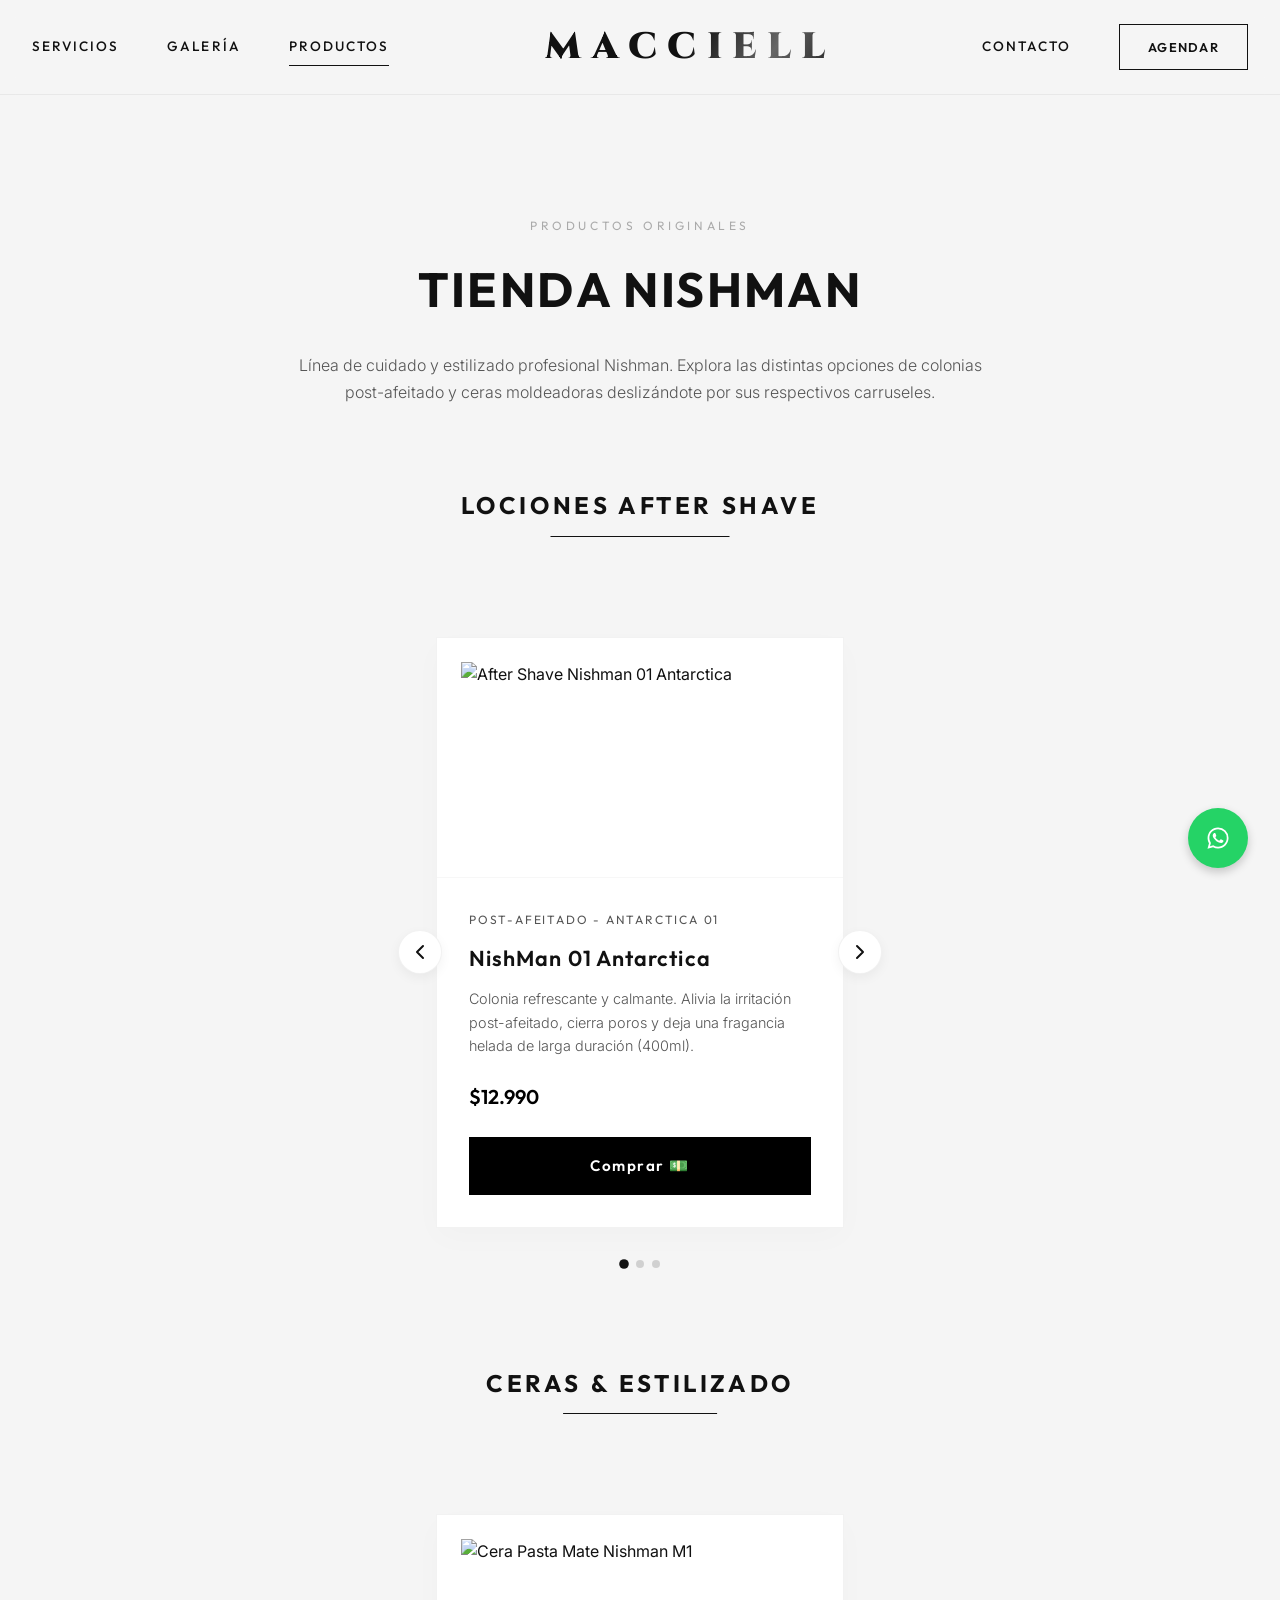
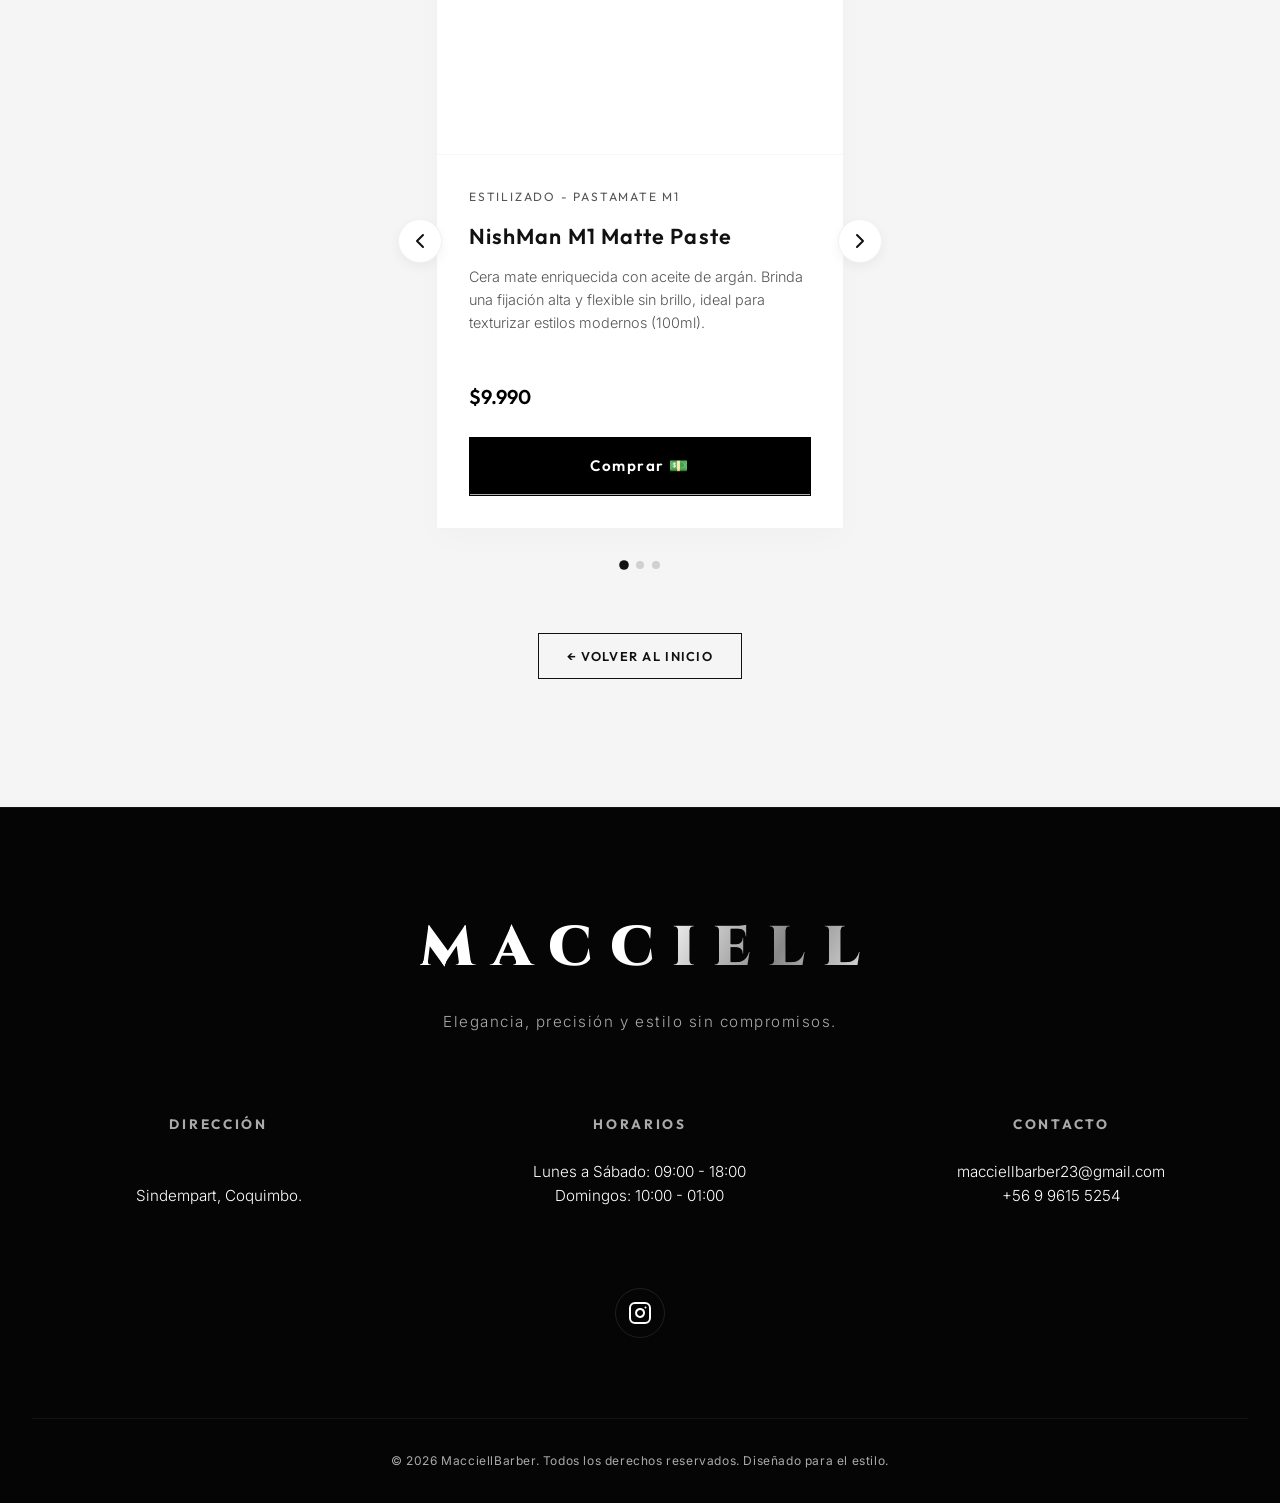
==== commit d59ef209: "Introduce Cinzel font for brand logo MACCIELL with animated liquid metallic shimmer sweep and kineti" ====
--- a/productos.html
+++ b/productos.html
@@ -8,7 +8,7 @@
     <!-- Google Fonts: Outfit (Titulares) e Inter (Texto de cuerpo) -->
     <link rel="preconnect" href="https://fonts.googleapis.com">
     <link rel="preconnect" href="https://fonts.gstatic.com" crossorigin>
-    <link href="https://fonts.googleapis.com/css2?family=Inter:wght@300;400;500;600&family=Outfit:wght@400;600;700;800&display=swap" rel="stylesheet">
+    <link href="https://fonts.googleapis.com/css2?family=Inter:wght@300;400;500;600&family=Outfit:wght@400;600;700;800&family=Cinzel:wght@700;900&family=Syne:wght@800&display=swap" rel="stylesheet">
     <link rel="stylesheet" href="style.css">
 </head>
 <body class="products-page">
--- a/style.css
+++ b/style.css
@@ -228,20 +228,48 @@
 }
 
 .logo-text {
-    font-family: var(--font-heading);
-    font-weight: 800;
-    font-size: 2.2rem;
-    letter-spacing: 0.25em;
+    font-family: 'Cinzel', serif;
+    font-weight: 900;
+    font-size: 2.3rem;
+    letter-spacing: 0.28em;
     line-height: 1;
-    margin-right: -0.25em; /* Compensar espaciado final */
+    margin-right: -0.28em; /* Compensar espaciado final */
     text-transform: uppercase;
-    color: var(--color-text-dark);
-    transition: var(--transition-smooth);
+    display: inline-block;
+    position: relative;
+    
+    /* Efecto Metálico HD Glimmer */
+    background: linear-gradient(120deg, #111 25%, #666 40%, #111 55%, #111 100%);
+    background-size: 200% auto;
+    -webkit-background-clip: text;
+    -webkit-text-fill-color: transparent;
+    animation: shineLogo 5s linear infinite;
+    
+    transition: letter-spacing 0.5s cubic-bezier(0.16, 1, 0.3, 1), 
+                margin-right 0.5s cubic-bezier(0.16, 1, 0.3, 1),
+                transform 0.5s cubic-bezier(0.16, 1, 0.3, 1),
+                filter 0.5s ease;
+}
+
+/* Ajuste del brillo cuando el header tiene fondo oscuro (.scrolled) */
+.main-header.scrolled .logo-text {
+    background: linear-gradient(120deg, #111 25%, #777 42%, #111 58%, #111 100%);
+    background-size: 200% auto;
+    -webkit-background-clip: text;
+    -webkit-text-fill-color: transparent;
 }
 
 .logo-text:hover {
-    letter-spacing: 0.35em;
-    margin-right: -0.35em;
+    letter-spacing: 0.4em;
+    margin-right: -0.4em;
+    transform: scale(1.03);
+    filter: drop-shadow(0 2px 10px rgba(0, 0, 0, 0.1));
+}
+
+@keyframes shineLogo {
+    to {
+        background-position: 200% center;
+    }
 }
 
 /* Elementos Móviles en Header */
@@ -595,11 +623,33 @@
 }
 
 .footer-logo {
-    font-family: var(--font-heading);
+    font-family: 'Cinzel', serif;
+    font-weight: 900;
     font-size: 3.5rem;
-    font-weight: 800;
-    letter-spacing: 0.3em;
+    letter-spacing: 0.32em;
+    margin-right: -0.32em;
     margin-bottom: 1rem;
+    text-transform: uppercase;
+    display: inline-block;
+    
+    /* Glimmer Metálico Blanco/Plata */
+    background: linear-gradient(120deg, #fff 25%, #888 40%, #fff 55%, #fff 100%);
+    background-size: 200% auto;
+    -webkit-background-clip: text;
+    -webkit-text-fill-color: transparent;
+    animation: shineLogo 5s linear infinite;
+    
+    transition: letter-spacing 0.5s cubic-bezier(0.16, 1, 0.3, 1), 
+                margin-right 0.5s cubic-bezier(0.16, 1, 0.3, 1),
+                transform 0.5s cubic-bezier(0.16, 1, 0.3, 1),
+                filter 0.5s ease;
+}
+
+.footer-logo:hover {
+    letter-spacing: 0.42em;
+    margin-right: -0.42em;
+    transform: scale(1.03);
+    filter: drop-shadow(0 2px 12px rgba(255, 255, 255, 0.15));
 }
 
 .footer-tagline {
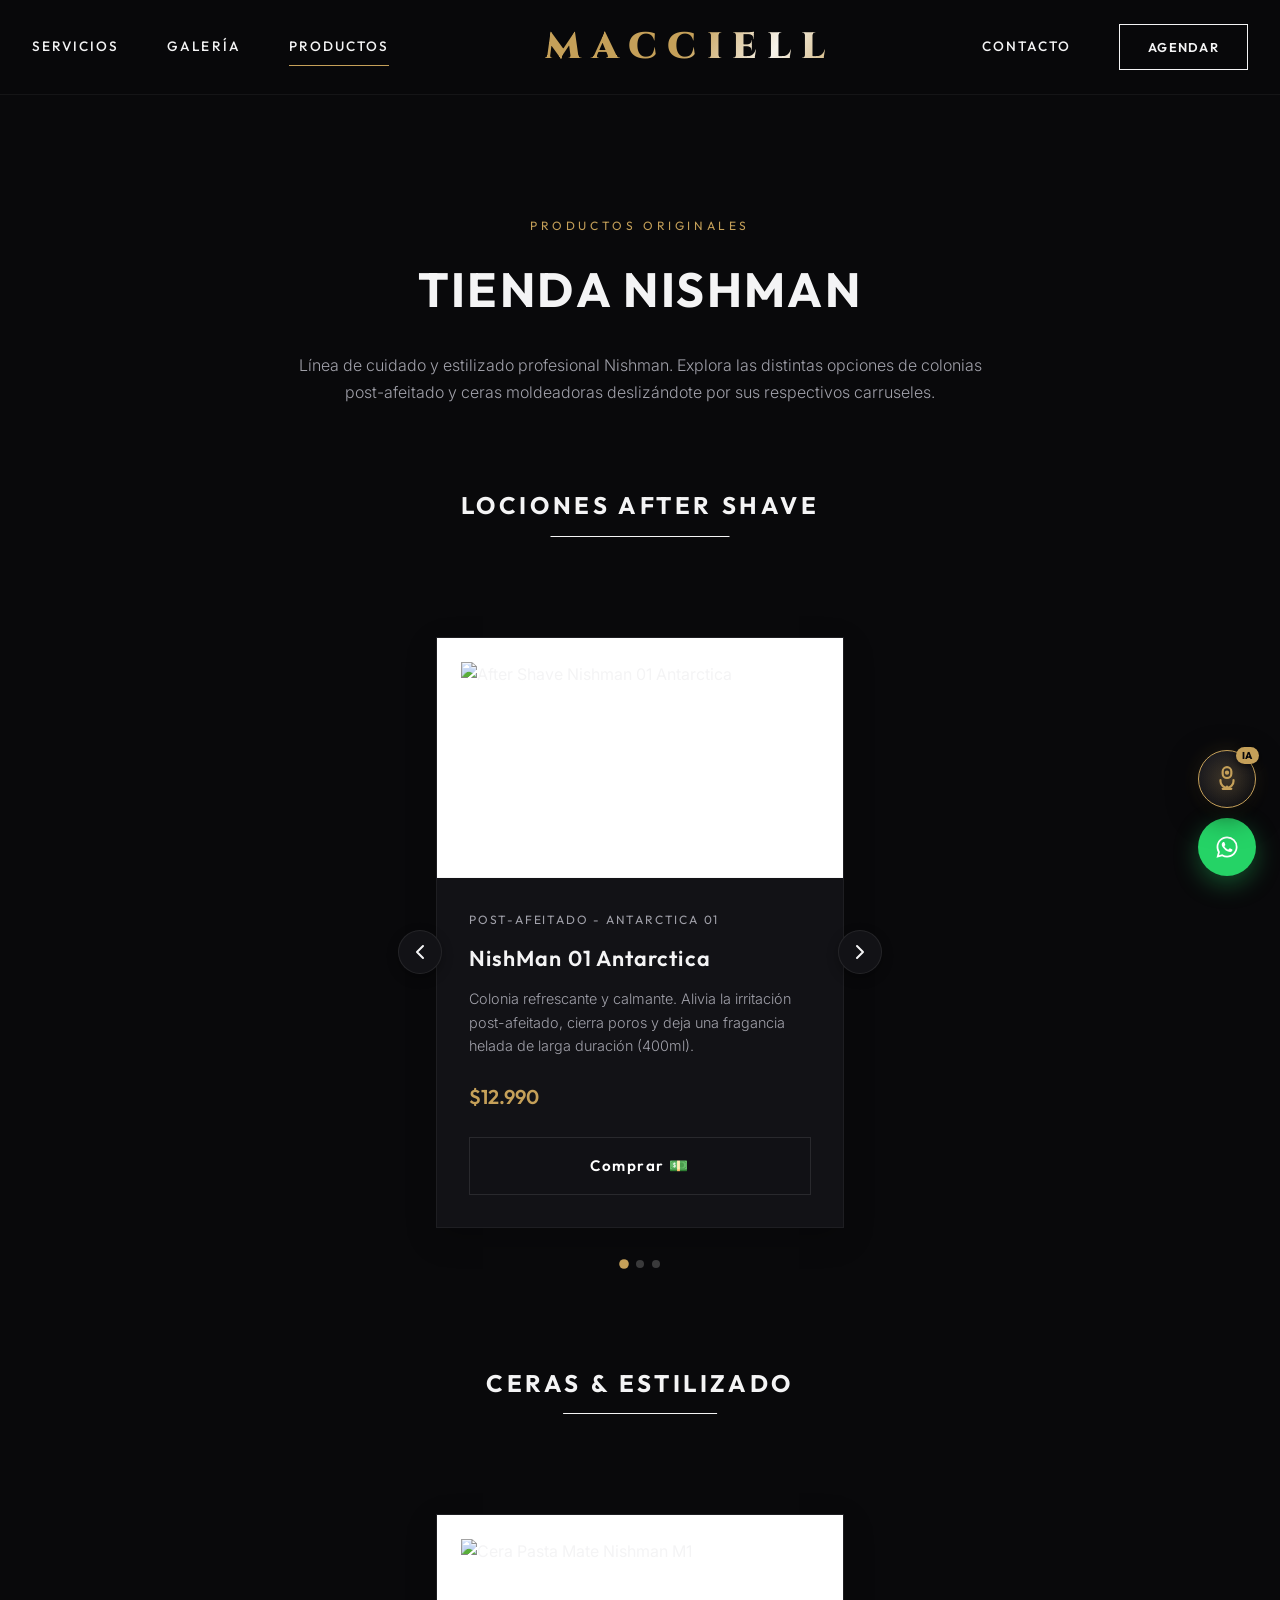
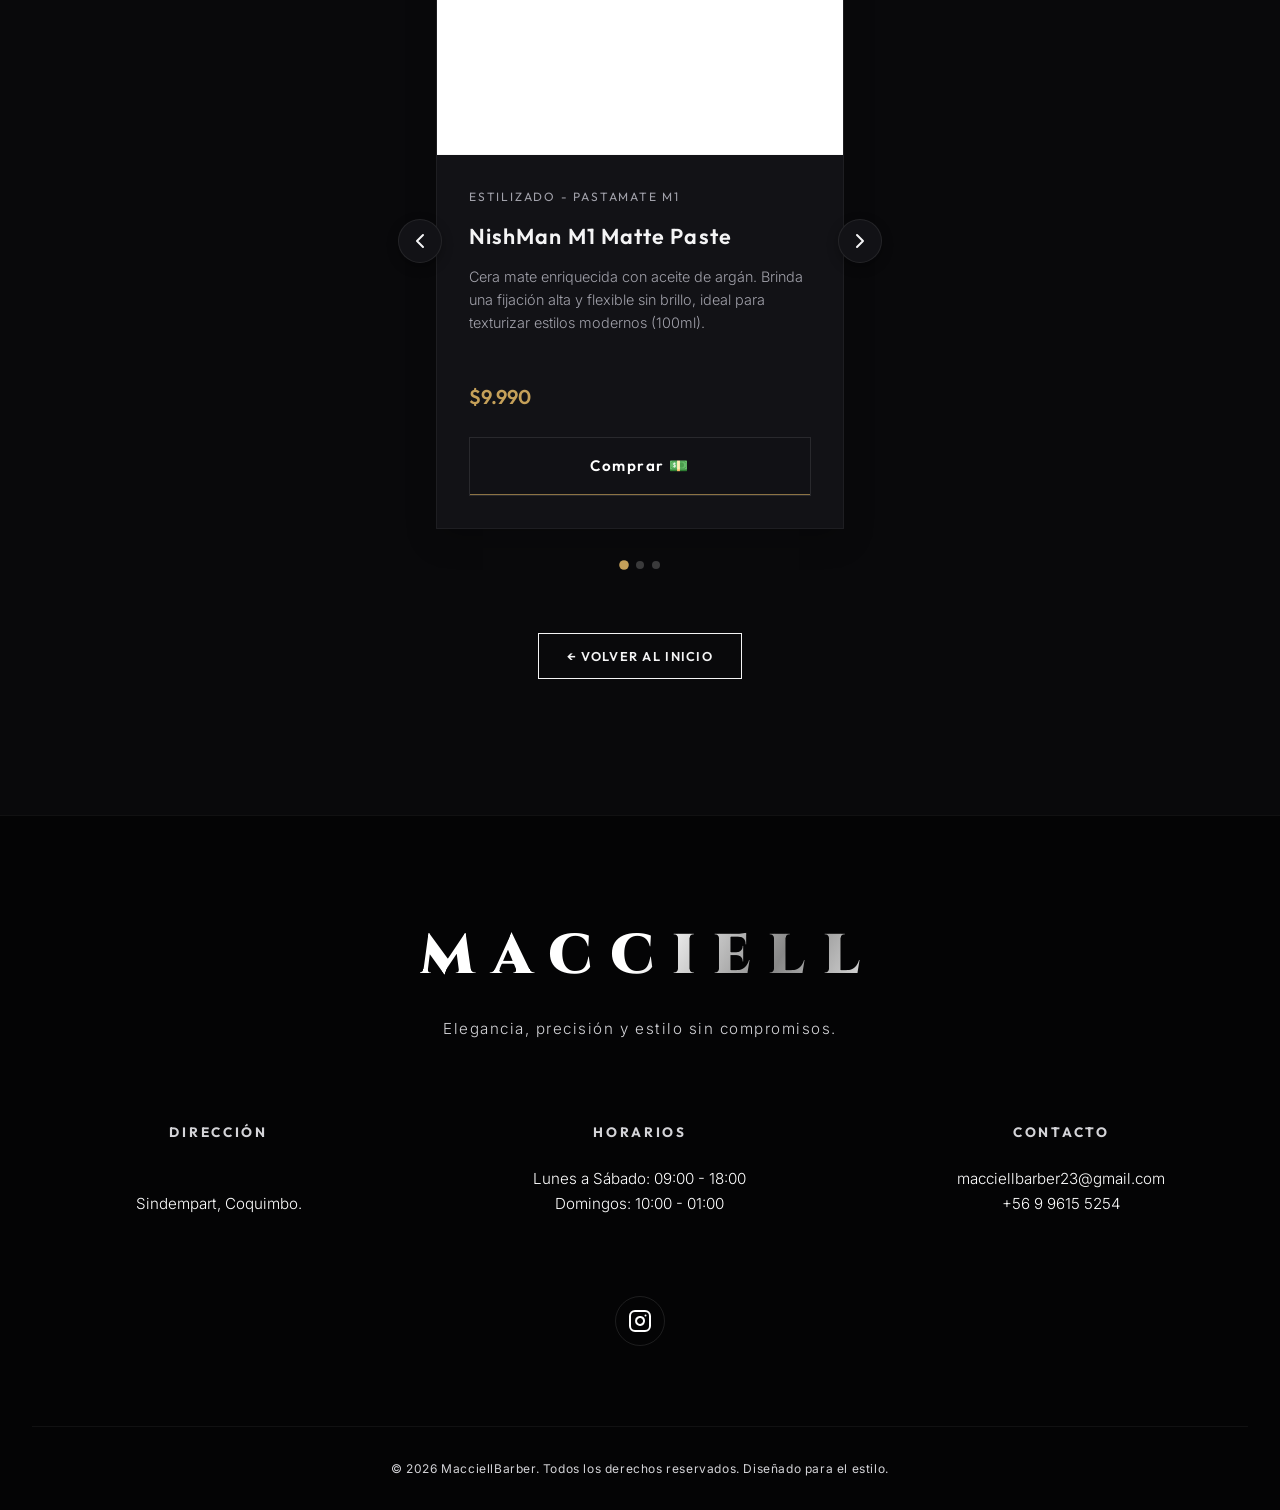
==== commit cc0c8de0: "feat: Integracion de Agente de IA Macciell AI y mejoras de diseno" ====
--- a/productos.html
+++ b/productos.html
@@ -1,16 +1,21 @@
 <!DOCTYPE html>
 <html lang="es">
+
 <head>
     <meta charset="UTF-8">
     <meta name="viewport" content="width=device-width, initial-scale=1.0">
     <title>Productos | Macciell</title>
-    <meta name="description" content="Productos de barbería premium exclusivos de Macciell. After Shave y ceras Nishman para mantener tu estilo todos los días.">
+    <meta name="description"
+        content="Productos de barbería premium exclusivos de Macciell. After Shave y ceras Nishman para mantener tu estilo todos los días.">
     <!-- Google Fonts: Outfit (Titulares) e Inter (Texto de cuerpo) -->
     <link rel="preconnect" href="https://fonts.googleapis.com">
     <link rel="preconnect" href="https://fonts.gstatic.com" crossorigin>
-    <link href="https://fonts.googleapis.com/css2?family=Inter:wght@300;400;500;600&family=Outfit:wght@400;600;700;800&family=Cinzel:wght@700;900&family=Syne:wght@800&display=swap" rel="stylesheet">
+    <link
+        href="https://fonts.googleapis.com/css2?family=Inter:wght@300;400;500;600&family=Outfit:wght@400;600;700;800&family=Cinzel:wght@700;900&family=Syne:wght@800&display=swap"
+        rel="stylesheet">
     <link rel="stylesheet" href="style.css">
 </head>
+
 <body class="products-page">
 
     <!-- Header / Navegación -->
@@ -38,12 +43,14 @@
             <!-- Enlaces de navegación derechos / Botón de Acción -->
             <nav class="desktop-nav nav-right">
                 <a href="index.html#contacto" class="nav-link">Contacto</a>
-                <a href="https://api.whatsapp.com/send?phone=56996155254&text=Hola%20Macciell%20Barber%20%F0%9F%92%88%2C%20quiero%20agendar%20una%20hora.%0A%0A%F0%9F%91%A4%20Nombre%3A%0A%F0%9F%93%85%20D%C3%ADa%20de%20preferencia%3A%0A%F0%9F%95%90%20Hora%20de%20preferencia%3A%0A%F0%9F%92%87%E2%80%8D%E2%99%82%EF%B8%8F%20Servicio%20(corte%2Fbarba%2Fcorte%20%2B%20barba)%3A" target="_blank" class="btn-outline">Agendar</a>
+                <a href="https://api.whatsapp.com/send?phone=56996155254&text=Hola%20Macciell%20Barber%20%F0%9F%92%88%2C%20quiero%20agendar%20una%20hora.%0A%0A%F0%9F%91%A4%20Nombre%3A%0A%F0%9F%93%85%20D%C3%ADa%20de%20preferencia%3A%0A%F0%9F%95%90%20Hora%20de%20preferencia%3A%0A%F0%9F%92%87%E2%80%8D%E2%99%82%EF%B8%8F%20Servicio%20(corte%2Fbarba%2Fcorte%20%2B%20barba)%3A"
+                    target="_blank" class="btn-outline">Agendar</a>
             </nav>
 
             <!-- Botón de agendar directo para móvil -->
             <div class="mobile-cta-header">
-                <a href="https://api.whatsapp.com/send?phone=56996155254&text=Hola%20Macciell%20Barber%20%F0%9F%92%88%2C%20quiero%20agendar%20una%20hora.%0A%0A%F0%9F%91%A4%20Nombre%3A%0A%F0%9F%93%85%20D%C3%ADa%20de%20preferencia%3A%0A%F0%9F%95%90%20Hora%20de%20preferencia%3A%0A%F0%9F%92%87%E2%80%8D%E2%99%82%EF%B8%8F%20Servicio%20(corte%2Fbarba%2Fcorte%20%2B%20barba)%3A" target="_blank" class="btn-outline btn-sm">Agendar</a>
+                <a href="https://api.whatsapp.com/send?phone=56996155254&text=Hola%20Macciell%20Barber%20%F0%9F%92%88%2C%20quiero%20agendar%20una%20hora.%0A%0A%F0%9F%91%A4%20Nombre%3A%0A%F0%9F%93%85%20D%C3%ADa%20de%20preferencia%3A%0A%F0%9F%95%90%20Hora%20de%20preferencia%3A%0A%F0%9F%92%87%E2%80%8D%E2%99%82%EF%B8%8F%20Servicio%20(corte%2Fbarba%2Fcorte%20%2B%20barba)%3A"
+                    target="_blank" class="btn-outline btn-sm">Agendar</a>
             </div>
         </div>
     </header>
@@ -55,7 +62,8 @@
             <a href="index.html#galeria" class="mobile-nav-link">Galería</a>
             <a href="productos.html" class="mobile-nav-link">Productos</a>
             <a href="index.html#contacto" class="mobile-nav-link">Contacto</a>
-            <a href="https://api.whatsapp.com/send?phone=56996155254&text=Hola%20Macciell%20Barber%20%F0%9F%92%88%2C%20quiero%20agendar%20una%20hora.%0A%0A%F0%9F%91%A4%20Nombre%3A%0A%F0%9F%93%85%20D%C3%ADa%20de%20preferencia%3A%0A%F0%9F%95%90%20Hora%20de%20preferencia%3A%0A%F0%9F%92%87%E2%80%8D%E2%99%82%EF%B8%8F%20Servicio%20(corte%2Fbarba%2Fcorte%20%2B%20barba)%3A" target="_blank" class="btn-solid btn-block">AGENDA TU HORA</a>
+            <a href="https://api.whatsapp.com/send?phone=56996155254&text=Hola%20Macciell%20Barber%20%F0%9F%92%88%2C%20quiero%20agendar%20una%20hora.%0A%0A%F0%9F%91%A4%20Nombre%3A%0A%F0%9F%93%85%20D%C3%ADa%20de%20preferencia%3A%0A%F0%9F%95%90%20Hora%20de%20preferencia%3A%0A%F0%9F%92%87%E2%80%8D%E2%99%82%EF%B8%8F%20Servicio%20(corte%2Fbarba%2Fcorte%20%2B%20barba)%3A"
+                target="_blank" class="btn-solid btn-block">AGENDA TU HORA</a>
         </nav>
     </div>
 
@@ -65,13 +73,15 @@
                 <div class="section-header scroll-reveal">
                     <span class="section-subtitle">PRODUCTOS ORIGINALES</span>
                     <h1 class="section-title">TIENDA NISHMAN</h1>
-                    <p class="section-description">Línea de cuidado y estilizado profesional Nishman. Explora las distintas opciones de colonias post-afeitado y ceras moldeadoras deslizándote por sus respectivos carruseles.</p>
+                    <p class="section-description">Línea de cuidado y estilizado profesional Nishman. Explora las
+                        distintas opciones de colonias post-afeitado y ceras moldeadoras deslizándote por sus
+                        respectivos carruseles.</p>
                 </div>
 
                 <!-- CATEGORÍA 1: AFTER SHAVE -->
                 <div class="category-block scroll-reveal" style="margin-top: 4rem;">
                     <h2 class="category-title">LOCIONES AFTER SHAVE</h2>
-                    
+
                     <div class="products-carousel-container">
                         <div class="products-carousel-wrapper">
                             <div class="products-carousel-track" id="aftershaveCarouselTrack">
@@ -79,14 +89,18 @@
                                 <div class="product-carousel-item">
                                     <div class="product-card">
                                         <div class="product-image-box">
-                                            <img src="https://http2.mlstatic.com/D_Q_NP_900669-MLA110823298623_042026-N.webp" alt="After Shave Nishman 01 Antarctica" class="product-img">
+                                            <img src="https://http2.mlstatic.com/D_Q_NP_900669-MLA110823298623_042026-N.webp"
+                                                alt="After Shave Nishman 01 Antarctica" class="product-img">
                                         </div>
                                         <div class="product-info">
                                             <span class="product-category">POST-AFEITADO - ANTARCTICA 01</span>
                                             <h3 class="product-name">NishMan 01 Antarctica</h3>
-                                            <p class="product-desc">Colonia refrescante y calmante. Alivia la irritación post-afeitado, cierra poros y deja una fragancia helada de larga duración (400ml).</p>
+                                            <p class="product-desc">Colonia refrescante y calmante. Alivia la irritación
+                                                post-afeitado, cierra poros y deja una fragancia helada de larga
+                                                duración (400ml).</p>
                                             <p class="product-price">$12.990</p>
-                                            <a href="https://api.whatsapp.com/send?phone=56996155254&text=Hola%20Macciell%20Barber%20%F0%9F%92%88%2C%20me%20interesa%20comprar%20el%20producto%3A%20Colonia%20After%20Shave%20Nishman%2001%20Antarctica." target="_blank" class="btn-solid btn-block btn-buy">Comprar 💵</a>
+                                            <a href="https://api.whatsapp.com/send?phone=56996155254&text=Hola%20Macciell%20Barber%20%F0%9F%92%88%2C%20me%20interesa%20comprar%20el%20producto%3A%20Colonia%20After%20Shave%20Nishman%2001%20Antarctica."
+                                                target="_blank" class="btn-solid btn-block btn-buy">Comprar 💵</a>
                                         </div>
                                     </div>
                                 </div>
@@ -95,14 +109,18 @@
                                 <div class="product-carousel-item">
                                     <div class="product-card">
                                         <div class="product-image-box">
-                                            <img src="https://http2.mlstatic.com/D_Q_NP_806781-MLC89095777887_082025-N.webp" alt="After Shave Nishman 02 Storm" class="product-img">
+                                            <img src="https://http2.mlstatic.com/D_Q_NP_806781-MLC89095777887_082025-N.webp"
+                                                alt="After Shave Nishman 02 Storm" class="product-img">
                                         </div>
                                         <div class="product-info">
                                             <span class="product-category">POST-AFEITADO - STORM 02</span>
                                             <h3 class="product-name">NishMan 02 Storm</h3>
-                                            <p class="product-desc">Colonia refrescante post-afeitado. Fragancia deportiva energizante y activa, proporciona frescura inmediata e hidratación (400ml).</p>
+                                            <p class="product-desc">Colonia refrescante post-afeitado. Fragancia
+                                                deportiva energizante y activa, proporciona frescura inmediata e
+                                                hidratación (400ml).</p>
                                             <p class="product-price">$12.990</p>
-                                            <a href="https://api.whatsapp.com/send?phone=56996155254&text=Hola%20Macciell%20Barber%20%F0%9F%92%88%2C%20me%20interesa%20comprar%20el%20producto%3A%20Colonia%20After%20Shave%20Nishman%2002%20Storm." target="_blank" class="btn-solid btn-block btn-buy">Comprar 💵</a>
+                                            <a href="https://api.whatsapp.com/send?phone=56996155254&text=Hola%20Macciell%20Barber%20%F0%9F%92%88%2C%20me%20interesa%20comprar%20el%20producto%3A%20Colonia%20After%20Shave%20Nishman%2002%20Storm."
+                                                target="_blank" class="btn-solid btn-block btn-buy">Comprar 💵</a>
                                         </div>
                                     </div>
                                 </div>
@@ -111,26 +129,38 @@
                                 <div class="product-carousel-item">
                                     <div class="product-card">
                                         <div class="product-image-box">
-                                            <img src="https://http2.mlstatic.com/D_Q_NP_982262-MLA109936682862_042026-N.webp" alt="After Shave Nishman 07 Gold One" class="product-img">
+                                            <img src="https://http2.mlstatic.com/D_Q_NP_982262-MLA109936682862_042026-N.webp"
+                                                alt="After Shave Nishman 07 Gold One" class="product-img">
                                         </div>
                                         <div class="product-info">
                                             <span class="product-category">POST-AFEITADO - GOLD ONE 07</span>
                                             <h3 class="product-name">NishMan 07 Gold One</h3>
-                                            <p class="product-desc">Colonia hidratante post-rasurado. Fragancia de notas cálidas amaderadas y especias que revitaliza la piel irritada (400ml).</p>
+                                            <p class="product-desc">Colonia hidratante post-rasurado. Fragancia de notas
+                                                cálidas amaderadas y especias que revitaliza la piel irritada (400ml).
+                                            </p>
                                             <p class="product-price">$12.990</p>
-                                            <a href="https://api.whatsapp.com/send?phone=56996155254&text=Hola%20Macciell%20Barber%20%F0%9F%92%88%2C%20me%20interesa%20comprar%20el%20producto%3A%20Colonia%20After%20Shave%20Nishman%2007%20Gold%20One." target="_blank" class="btn-solid btn-block btn-buy">Comprar 💵</a>
+                                            <a href="https://api.whatsapp.com/send?phone=56996155254&text=Hola%20Macciell%20Barber%20%F0%9F%92%88%2C%20me%20interesa%20comprar%20el%20producto%3A%20Colonia%20After%20Shave%20Nishman%2007%20Gold%20One."
+                                                target="_blank" class="btn-solid btn-block btn-buy">Comprar 💵</a>
                                         </div>
                                     </div>
                                 </div>
                             </div>
                         </div>
-                        
+
                         <!-- Controles -->
-                        <button class="carousel-control prev" id="aftershaveCarouselPrev" aria-label="Producto anterior">
-                            <svg width="24" height="24" viewBox="0 0 24 24" fill="none" stroke="currentColor" stroke-width="2" stroke-linecap="round" stroke-linejoin="round"><polyline points="15 18 9 12 15 6"></polyline></svg>
+                        <button class="carousel-control prev" id="aftershaveCarouselPrev"
+                            aria-label="Producto anterior">
+                            <svg width="24" height="24" viewBox="0 0 24 24" fill="none" stroke="currentColor"
+                                stroke-width="2" stroke-linecap="round" stroke-linejoin="round">
+                                <polyline points="15 18 9 12 15 6"></polyline>
+                            </svg>
                         </button>
-                        <button class="carousel-control next" id="aftershaveCarouselNext" aria-label="Producto siguiente">
-                            <svg width="24" height="24" viewBox="0 0 24 24" fill="none" stroke="currentColor" stroke-width="2" stroke-linecap="round" stroke-linejoin="round"><polyline points="9 18 15 12 9 6"></polyline></svg>
+                        <button class="carousel-control next" id="aftershaveCarouselNext"
+                            aria-label="Producto siguiente">
+                            <svg width="24" height="24" viewBox="0 0 24 24" fill="none" stroke="currentColor"
+                                stroke-width="2" stroke-linecap="round" stroke-linejoin="round">
+                                <polyline points="9 18 15 12 9 6"></polyline>
+                            </svg>
                         </button>
 
                         <!-- Indicadores -->
@@ -145,7 +175,7 @@
                 <!-- CATEGORÍA 2: CERAS -->
                 <div class="category-block scroll-reveal" style="margin-top: 6rem;">
                     <h2 class="category-title">CERAS & ESTILIZADO</h2>
-                    
+
                     <div class="products-carousel-container">
                         <div class="products-carousel-wrapper">
                             <div class="products-carousel-track" id="waxCarouselTrack">
@@ -153,14 +183,18 @@
                                 <div class="product-carousel-item">
                                     <div class="product-card">
                                         <div class="product-image-box">
-                                            <img src="https://http2.mlstatic.com/D_Q_NP_610133-MLA109653784158_042026-B.webp" alt="Cera Pasta Mate Nishman M1" class="product-img">
+                                            <img src="https://http2.mlstatic.com/D_Q_NP_610133-MLA109653784158_042026-B.webp"
+                                                alt="Cera Pasta Mate Nishman M1" class="product-img">
                                         </div>
                                         <div class="product-info">
                                             <span class="product-category">ESTILIZADO - PASTAMATE M1</span>
                                             <h3 class="product-name">NishMan M1 Matte Paste</h3>
-                                            <p class="product-desc">Cera mate enriquecida con aceite de argán. Brinda una fijación alta y flexible sin brillo, ideal para texturizar estilos modernos (100ml).</p>
+                                            <p class="product-desc">Cera mate enriquecida con aceite de argán. Brinda
+                                                una fijación alta y flexible sin brillo, ideal para texturizar estilos
+                                                modernos (100ml).</p>
                                             <p class="product-price">$9.990</p>
-                                            <a href="https://api.whatsapp.com/send?phone=56996155254&text=Hola%20Macciell%20Barber%20%F0%9F%92%88%2C%20me%20interesa%20comprar%20el%20producto%3A%20Cera%20Pasta%20Mate%20Nishman%20M1." target="_blank" class="btn-solid btn-block btn-buy">Comprar 💵</a>
+                                            <a href="https://api.whatsapp.com/send?phone=56996155254&text=Hola%20Macciell%20Barber%20%F0%9F%92%88%2C%20me%20interesa%20comprar%20el%20producto%3A%20Cera%20Pasta%20Mate%20Nishman%20M1."
+                                                target="_blank" class="btn-solid btn-block btn-buy">Comprar 💵</a>
                                         </div>
                                     </div>
                                 </div>
@@ -169,14 +203,18 @@
                                 <div class="product-carousel-item">
                                     <div class="product-card">
                                         <div class="product-image-box">
-                                            <img src="https://http2.mlstatic.com/D_Q_NP_980709-MLA106304033892_022026-B.webp" alt="Cera Pasta Nishman M2" class="product-img">
+                                            <img src="https://http2.mlstatic.com/D_Q_NP_980709-MLA106304033892_022026-B.webp"
+                                                alt="Cera Pasta Nishman M2" class="product-img">
                                         </div>
                                         <div class="product-info">
                                             <span class="product-category">ESTILIZADO - DEFINING M2</span>
                                             <h3 class="product-name">NishMan M2 Defining Wax</h3>
-                                            <p class="product-desc">Cera moldeadora de fijación alta con acabado mate medio. Ideal para definir contornos y controlar cabellos rebeldes de forma flexible (100ml).</p>
+                                            <p class="product-desc">Cera moldeadora de fijación alta con acabado mate
+                                                medio. Ideal para definir contornos y controlar cabellos rebeldes de
+                                                forma flexible (100ml).</p>
                                             <p class="product-price">$9.990</p>
-                                            <a href="https://api.whatsapp.com/send?phone=56996155254&text=Hola%20Macciell%20Barber%20%F0%9F%92%88%2C%20me%20interesa%20comprar%20el%20producto%3A%20Cera%20Pasta%20Nishman%20M2." target="_blank" class="btn-solid btn-block btn-buy">Comprar 💵</a>
+                                            <a href="https://api.whatsapp.com/send?phone=56996155254&text=Hola%20Macciell%20Barber%20%F0%9F%92%88%2C%20me%20interesa%20comprar%20el%20producto%3A%20Cera%20Pasta%20Nishman%20M2."
+                                                target="_blank" class="btn-solid btn-block btn-buy">Comprar 💵</a>
                                         </div>
                                     </div>
                                 </div>
@@ -185,26 +223,36 @@
                                 <div class="product-carousel-item">
                                     <div class="product-card">
                                         <div class="product-image-box">
-                                            <img src="https://http2.mlstatic.com/D_Q_NP_794327-MLC80798814009_112024-B.webp" alt="Cera Pasta Nishman M7 Gold" class="product-img">
+                                            <img src="https://http2.mlstatic.com/D_Q_NP_794327-MLC80798814009_112024-B.webp"
+                                                alt="Cera Pasta Nishman M7 Gold" class="product-img">
                                         </div>
                                         <div class="product-info">
                                             <span class="product-category">ESTILIZADO - MATTE GOLD M7</span>
                                             <h3 class="product-name">NishMan M7 Gold Wax</h3>
-                                            <p class="product-desc">Cera de fijación ultra fuerte y duradera. Moldea estilos complejos con un acabado mate distinguido e impecable (100ml).</p>
+                                            <p class="product-desc">Cera de fijación ultra fuerte y duradera. Moldea
+                                                estilos complejos con un acabado mate distinguido e impecable (100ml).
+                                            </p>
                                             <p class="product-price">$9.990</p>
-                                            <a href="https://api.whatsapp.com/send?phone=56996155254&text=Hola%20Macciell%20Barber%20%F0%9F%92%88%2C%20me%20interesa%20comprar%20el%20producto%3A%20Cera%20Pasta%20Nishman%20M7%20Gold." target="_blank" class="btn-solid btn-block btn-buy">Comprar 💵</a>
+                                            <a href="https://api.whatsapp.com/send?phone=56996155254&text=Hola%20Macciell%20Barber%20%F0%9F%92%88%2C%20me%20interesa%20comprar%20el%20producto%3A%20Cera%20Pasta%20Nishman%20M7%20Gold."
+                                                target="_blank" class="btn-solid btn-block btn-buy">Comprar 💵</a>
                                         </div>
                                     </div>
                                 </div>
                             </div>
                         </div>
-                        
+
                         <!-- Controles -->
                         <button class="carousel-control prev" id="waxCarouselPrev" aria-label="Producto anterior">
-                            <svg width="24" height="24" viewBox="0 0 24 24" fill="none" stroke="currentColor" stroke-width="2" stroke-linecap="round" stroke-linejoin="round"><polyline points="15 18 9 12 15 6"></polyline></svg>
+                            <svg width="24" height="24" viewBox="0 0 24 24" fill="none" stroke="currentColor"
+                                stroke-width="2" stroke-linecap="round" stroke-linejoin="round">
+                                <polyline points="15 18 9 12 15 6"></polyline>
+                            </svg>
                         </button>
                         <button class="carousel-control next" id="waxCarouselNext" aria-label="Producto siguiente">
-                            <svg width="24" height="24" viewBox="0 0 24 24" fill="none" stroke="currentColor" stroke-width="2" stroke-linecap="round" stroke-linejoin="round"><polyline points="9 18 15 12 9 6"></polyline></svg>
+                            <svg width="24" height="24" viewBox="0 0 24 24" fill="none" stroke="currentColor"
+                                stroke-width="2" stroke-linecap="round" stroke-linejoin="round">
+                                <polyline points="9 18 15 12 9 6"></polyline>
+                            </svg>
                         </button>
 
                         <!-- Indicadores -->
@@ -242,14 +290,18 @@
                 </div>
                 <div class="info-block">
                     <h3>CONTACTO</h3>
-                    <p><a href="mailto:macciellbarber23@gmail.com" class="footer-link">macciellbarber23@gmail.com</a></p>
-                    <p><a href="https://api.whatsapp.com/send?phone=56996155254&text=Hola%20Macciell%20Barber%20%F0%9F%92%88%2C%20quiero%20agendar%20una%20hora.%0A%0A%F0%9F%91%A4%20Nombre%3A%0A%F0%9F%93%85%20D%C3%ADa%20de%20preferencia%3A%0A%F0%9F%95%90%20Hora%20de%20preferencia%3A%0A%F0%9F%92%87%E2%80%8D%E2%99%82%EF%B8%8F%20Servicio%20(corte%2Fbarba%2Fcorte%20%2B%20barba)%3A" target="_blank" class="footer-link">+56 9 9615 5254</a></p>
+                    <p><a href="mailto:macciellbarber23@gmail.com" class="footer-link">macciellbarber23@gmail.com</a>
+                    </p>
+                    <p><a href="https://api.whatsapp.com/send?phone=56996155254&text=Hola%20Macciell%20Barber%20%F0%9F%92%88%2C%20quiero%20agendar%20una%20hora.%0A%0A%F0%9F%91%A4%20Nombre%3A%0A%F0%9F%93%85%20D%C3%ADa%20de%20preferencia%3A%0A%F0%9F%95%90%20Hora%20de%20preferencia%3A%0A%F0%9F%92%87%E2%80%8D%E2%99%82%EF%B8%8F%20Servicio%20(corte%2Fbarba%2Fcorte%20%2B%20barba)%3A"
+                            target="_blank" class="footer-link">+56 9 9615 5254</a></p>
                 </div>
             </div>
 
             <div class="footer-social scroll-reveal">
-                <a href="https://www.instagram.com/macciellbarber/" target="_blank" aria-label="Instagram" class="social-icon-link">
-                    <svg width="24" height="24" viewBox="0 0 24 24" fill="none" stroke="currentColor" stroke-width="2" stroke-linecap="round" stroke-linejoin="round">
+                <a href="https://www.instagram.com/macciellbarber/" target="_blank" aria-label="Instagram"
+                    class="social-icon-link">
+                    <svg width="24" height="24" viewBox="0 0 24 24" fill="none" stroke="currentColor" stroke-width="2"
+                        stroke-linecap="round" stroke-linejoin="round">
                         <rect x="2" y="2" width="20" height="20" rx="5" ry="5"></rect>
                         <path d="M16 11.37A4 4 0 1 1 12.63 8 4 4 0 0 1 16 11.37z"></path>
                         <line x1="17.5" y1="6.5" x2="17.51" y2="6.5"></line>
@@ -264,13 +316,17 @@
     </footer>
 
     <!-- Botón Flotante de WhatsApp -->
-    <a href="https://api.whatsapp.com/send?phone=56996155254&text=Hola%20Macciell%20Barber%20%F0%9F%92%88%2C%20quiero%20agendar%20una%20hora.%0A%0A%F0%9F%91%A4%20Nombre%3A%0A%F0%9F%93%85%20D%C3%ADa%20de%20preferencia%3A%0A%F0%9F%95%90%20Hora%20de%20preferencia%3A%0A%F0%9F%92%87%E2%80%8D%E2%99%82%EF%B8%8F%20Servicio%20(corte%2Fbarba%2Fcorte%20%2B%20barba)%3A" class="whatsapp-floating" target="_blank" aria-label="Chatea con nosotros por WhatsApp">
+    <a href="https://api.whatsapp.com/send?phone=56996155254&text=Hola%20Macciell%20Barber%20%F0%9F%92%88%2C%20quiero%20agendar%20una%20hora.%0A%0A%F0%9F%91%A4%20Nombre%3A%0A%F0%9F%93%85%20D%C3%ADa%20de%20preferencia%3A%0A%F0%9F%95%90%20Hora%20de%20preferencia%3A%0A%F0%9F%92%87%E2%80%8D%E2%99%82%EF%B8%8F%20Servicio%20(corte%2Fbarba%2Fcorte%20%2B%20barba)%3A"
+        class="whatsapp-floating" target="_blank" aria-label="Chatea con nosotros por WhatsApp">
         <svg width="28" height="28" viewBox="0 0 24 24" fill="currentColor" xmlns="http://www.w3.org/2000/svg">
-            <path fill-rule="evenodd" clip-rule="evenodd" d="M18.403 5.633A8.919 8.919 0 0 0 12.053 3c-4.948 0-8.976 4.027-8.978 8.977 0 1.58.413 3.126 1.198 4.488L3 21.116l4.759-1.248a8.93 8.93 0 0 0 4.29 1.093h.004c4.947 0 8.975-4.027 8.977-8.977a8.922 8.922 0 0 0-2.627-6.35zM12.053 19.432h-.003a7.447 7.447 0 0 1-3.798-1.041l-.272-.162-2.824.741.753-2.753-.177-.282a7.448 7.448 0 0 1-1.141-3.971c.002-4.114 3.349-7.461 7.465-7.461a7.413 7.413 0 0 1 5.281 2.19 7.421 7.421 0 0 1 2.186 5.276c-.002 4.115-3.348 7.462-7.47 7.462zm4.093-5.592c-.224-.113-1.327-.655-1.533-.73-.205-.075-.355-.112-.505.113-.15.225-.58.73-.711.88-.13.151-.26.169-.485.056-.225-.113-.949-.35-1.808-1.117-.668-.596-1.12-1.332-1.251-1.557-.13-.225-.014-.347.099-.46.101-.102.224-.263.336-.394.112-.132.149-.225.224-.375.075-.15.037-.282-.019-.394-.056-.113-.505-1.217-.692-1.666-.181-.437-.363-.377-.505-.385-.13-.006-.28-.006-.43-.006s-.393.056-.599.282c-.206.225-.786.768-.786 1.873s.804 2.173.916 2.323c.112.15 1.58 2.413 3.829 3.383.535.23 1.011.383 1.357.493.538.171 1.027.147 1.413.09.431-.064 1.327-.543 1.514-1.068.187-.525.187-.975.131-1.069-.056-.094-.206-.15-.43-.263z"/>
+            <path fill-rule="evenodd" clip-rule="evenodd"
+                d="M18.403 5.633A8.919 8.919 0 0 0 12.053 3c-4.948 0-8.976 4.027-8.978 8.977 0 1.58.413 3.126 1.198 4.488L3 21.116l4.759-1.248a8.93 8.93 0 0 0 4.29 1.093h.004c4.947 0 8.975-4.027 8.977-8.977a8.922 8.922 0 0 0-2.627-6.35zM12.053 19.432h-.003a7.447 7.447 0 0 1-3.798-1.041l-.272-.162-2.824.741.753-2.753-.177-.282a7.448 7.448 0 0 1-1.141-3.971c.002-4.114 3.349-7.461 7.465-7.461a7.413 7.413 0 0 1 5.281 2.19 7.421 7.421 0 0 1 2.186 5.276c-.002 4.115-3.348 7.462-7.47 7.462zm4.093-5.592c-.224-.113-1.327-.655-1.533-.73-.205-.075-.355-.112-.505.113-.15.225-.58.73-.711.88-.13.151-.26.169-.485.056-.225-.113-.949-.35-1.808-1.117-.668-.596-1.12-1.332-1.251-1.557-.13-.225-.014-.347.099-.46.101-.102.224-.263.336-.394.112-.132.149-.225.224-.375.075-.15.037-.282-.019-.394-.056-.113-.505-1.217-.692-1.666-.181-.437-.363-.377-.505-.385-.13-.006-.28-.006-.43-.006s-.393.056-.599.282c-.206.225-.786.768-.786 1.873s.804 2.173.916 2.323c.112.15 1.58 2.413 3.829 3.383.535.23 1.011.383 1.357.493.538.171 1.027.147 1.413.09.431-.064 1.327-.543 1.514-1.068.187-.525.187-.975.131-1.069-.056-.094-.206-.15-.43-.263z" />
         </svg>
     </a>
 
     <!-- Scripts -->
     <script src="app.js"></script>
+    <script src="ai-agent.js"></script>
 </body>
-</html>
+
+</html>
--- a/style.css
+++ b/style.css
@@ -4,18 +4,36 @@
 
 /* Variables y Variables de Diseño */
 :root {
-    /* Paleta de Colores */
-    --color-bg-light: #f5f5f5;      /* Gris muy claro (fondo principal) */
-    --color-bg-white: #ffffff;      /* Blanco puro */
-    --color-bg-dark: #0a0a0a;       /* Negro profundo */
-    --color-bg-darker: #050505;     /* Negro absoluto para contrastes */
-    
-    --color-text-dark: #111111;     /* Negro profundo para texto */
-    --color-text-muted: #555555;    /* Gris medio para descripciones */
-    --color-text-light: #ffffff;    /* Blanco para textos sobre oscuro */
-    --color-text-light-muted: #aaaaaa; /* Gris claro sobre oscuro */
-
-    --color-accent: #000000;
+    /* Paleta de Colores Premium (Luxury Dark Theme) */
+    --color-bg-light: #09090b;
+    /* Negro Obsidiana Profundo (fondo principal) */
+    --color-bg-white: #121216;
+    /* Gris carbón oscuro para tarjetas */
+    --color-bg-dark: #070709;
+    /* Negro ultra profundo para secciones */
+    --color-bg-darker: #040405;
+    /* Fondo de contraste absoluto */
+
+    --color-text-dark: #f4f4f5;
+    /* Blanco crema para titulares */
+    --color-text-muted: #a1a1aa;
+    /* Gris plateado para textos secundarios */
+    --color-text-light: #ffffff;
+    /* Blanco puro */
+    --color-text-light-muted: #d4d4d8;
+    /* Blanco plateado suave */
+
+    /* Acentos de Lujo (Oro / Champagne) */
+    --color-accent: #f4f4f5;
+    /* Blanco para contrastes */
+    --color-gold: #c5a059;
+    /* Oro cálido satinado */
+    --color-gold-hover: #ab8641;
+    /* Oro oscuro para hover */
+    --color-gold-light: #1b1710;
+    /* Fondo oro oscuro diluido */
+    --color-gold-glow: rgba(197, 160, 89, 0.15);
+
     --color-whatsapp: #25D366;
     --color-whatsapp-hover: #20ba59;
 
@@ -33,7 +51,9 @@
 }
 
 /* Reset y Estilos Globales */
-*, *::before, *::after {
+*,
+*::before,
+*::after {
     box-sizing: border-box;
     margin: 0;
     padding: 0;
@@ -41,7 +61,8 @@
 
 html {
     scroll-behavior: smooth;
-    font-size: 16px; /* Base */
+    font-size: 16px;
+    /* Base */
 }
 
 body {
@@ -79,14 +100,14 @@
     align-items: center;
     justify-content: center;
     gap: 0.75rem;
-    background-color: var(--color-accent);
+    background-color: #111115;
     color: var(--color-text-light);
     padding: 1.25rem 2.5rem;
     font-family: var(--font-heading);
     font-weight: 600;
     font-size: 0.9rem;
     letter-spacing: 0.15em;
-    border: 1px solid var(--color-accent);
+    border: 1px solid rgba(255, 255, 255, 0.1);
     cursor: pointer;
     transition: var(--transition-smooth);
     position: relative;
@@ -101,15 +122,15 @@
     left: 0;
     width: 100%;
     height: 100%;
-    background-color: var(--color-bg-white);
+    background-color: var(--color-gold);
     transform: translateY(100%);
     transition: var(--transition-smooth);
     z-index: -1;
 }
 
 .btn-solid:hover {
-    color: var(--color-text-dark);
-    border-color: var(--color-accent);
+    color: var(--color-text-light);
+    border-color: var(--color-gold);
 }
 
 .btn-solid:hover::before {
@@ -122,6 +143,26 @@
 
 .btn-solid:hover .arrow-icon {
     transform: translateX(5px);
+}
+
+/* Destello de barrido en hover */
+.btn-solid::after,
+.btn-outline::after {
+    content: '';
+    position: absolute;
+    top: 0;
+    left: -150%;
+    width: 50%;
+    height: 100%;
+    background: linear-gradient(90deg, transparent, rgba(255, 255, 255, 0.25), transparent);
+    transform: skewX(-25deg);
+    transition: 0.75s;
+    z-index: 2;
+}
+
+.btn-solid:hover::after,
+.btn-outline:hover::after {
+    left: 150%;
 }
 
 /* Botón Delineado (Outline) */
@@ -138,11 +179,15 @@
     cursor: pointer;
     text-transform: uppercase;
     transition: var(--transition-smooth);
+    position: relative;
+    overflow: hidden;
+    z-index: 1;
 }
 
 .btn-outline:hover {
-    background-color: var(--color-accent);
+    background-color: var(--color-gold);
     color: var(--color-text-light);
+    border-color: var(--color-gold);
 }
 
 .btn-outline.btn-sm {
@@ -164,18 +209,18 @@
     left: 0;
     width: 100%;
     z-index: 100;
-    background-color: rgba(245, 245, 245, 0.8);
+    background-color: rgba(9, 9, 11, 0.8);
     backdrop-filter: blur(10px);
     -webkit-backdrop-filter: blur(10px);
-    border-bottom: 1px solid rgba(0, 0, 0, 0.05);
+    border-bottom: 1px solid rgba(255, 255, 255, 0.05);
     transition: var(--transition-smooth);
 }
 
 /* Modificación de Header al hacer scroll */
 .main-header.scrolled {
-    background-color: rgba(255, 255, 255, 0.95);
+    background-color: rgba(9, 9, 11, 0.95);
     padding: 0.5rem 0;
-    box-shadow: 0 10px 30px rgba(0, 0, 0, 0.02);
+    box-shadow: 0 10px 30px rgba(0, 0, 0, 0.3);
 }
 
 .header-container {
@@ -212,7 +257,7 @@
     left: 0;
     width: 0;
     height: 1px;
-    background-color: var(--color-text-dark);
+    background-color: var(--color-gold);
     transition: var(--transition-smooth);
 }
 
@@ -233,27 +278,28 @@
     font-size: 2.3rem;
     letter-spacing: 0.28em;
     line-height: 1;
-    margin-right: -0.28em; /* Compensar espaciado final */
+    margin-right: -0.28em;
+    /* Compensar espaciado final */
     text-transform: uppercase;
     display: inline-block;
     position: relative;
-    
-    /* Efecto Metálico HD Glimmer */
-    background: linear-gradient(120deg, #111 25%, #666 40%, #111 55%, #111 100%);
+
+    /* Efecto Metálico Gold Glimmer */
+    background: linear-gradient(120deg, #c5a059 25%, #f7f3eb 40%, #c5a059 55%, #ab8641 100%);
     background-size: 200% auto;
     -webkit-background-clip: text;
     -webkit-text-fill-color: transparent;
     animation: shineLogo 5s linear infinite;
-    
-    transition: letter-spacing 0.5s cubic-bezier(0.16, 1, 0.3, 1), 
-                margin-right 0.5s cubic-bezier(0.16, 1, 0.3, 1),
-                transform 0.5s cubic-bezier(0.16, 1, 0.3, 1),
-                filter 0.5s ease;
+
+    transition: letter-spacing 0.5s cubic-bezier(0.16, 1, 0.3, 1),
+        margin-right 0.5s cubic-bezier(0.16, 1, 0.3, 1),
+        transform 0.5s cubic-bezier(0.16, 1, 0.3, 1),
+        filter 0.5s ease;
 }
 
 /* Ajuste del brillo cuando el header tiene fondo oscuro (.scrolled) */
 .main-header.scrolled .logo-text {
-    background: linear-gradient(120deg, #111 25%, #777 42%, #111 58%, #111 100%);
+    background: linear-gradient(120deg, #c5a059 25%, #ffffff 42%, #c5a059 58%, #ab8641 100%);
     background-size: 200% auto;
     -webkit-background-clip: text;
     -webkit-text-fill-color: transparent;
@@ -398,10 +444,12 @@
 
 .hero-image {
     width: 100%;
-    height: 100%;
+    height: 115%;
+    /* Un poco más alto para soportar el desplazamiento de parallax */
     object-fit: cover;
     filter: grayscale(10%) contrast(105%);
-    transition: var(--transition-smooth);
+    transition: filter 0.4s ease;
+    will-change: transform;
 }
 
 .hero-image-wrapper:hover .hero-image {
@@ -433,7 +481,7 @@
     font-family: var(--font-heading);
     font-size: 0.75rem;
     letter-spacing: 0.3em;
-    color: var(--color-text-light-muted);
+    color: var(--color-gold);
     text-transform: uppercase;
     display: block;
     margin-bottom: 1rem;
@@ -453,7 +501,7 @@
 }
 
 .service-card {
-    background-color: var(--color-bg-darker);
+    background-color: var(--color-bg-white);
     border: 1px solid rgba(255, 255, 255, 0.05);
     display: flex;
     flex-direction: column;
@@ -462,7 +510,8 @@
 
 .service-card:hover {
     transform: translateY(-8px);
-    border-color: rgba(255, 255, 255, 0.15);
+    border-color: var(--color-gold);
+    box-shadow: 0 15px 35px var(--color-gold-glow);
 }
 
 .service-image-box {
@@ -631,18 +680,18 @@
     margin-bottom: 1rem;
     text-transform: uppercase;
     display: inline-block;
-    
+
     /* Glimmer Metálico Blanco/Plata */
     background: linear-gradient(120deg, #fff 25%, #888 40%, #fff 55%, #fff 100%);
     background-size: 200% auto;
     -webkit-background-clip: text;
     -webkit-text-fill-color: transparent;
     animation: shineLogo 5s linear infinite;
-    
-    transition: letter-spacing 0.5s cubic-bezier(0.16, 1, 0.3, 1), 
-                margin-right 0.5s cubic-bezier(0.16, 1, 0.3, 1),
-                transform 0.5s cubic-bezier(0.16, 1, 0.3, 1),
-                filter 0.5s ease;
+
+    transition: letter-spacing 0.5s cubic-bezier(0.16, 1, 0.3, 1),
+        margin-right 0.5s cubic-bezier(0.16, 1, 0.3, 1),
+        transform 0.5s cubic-bezier(0.16, 1, 0.3, 1),
+        filter 0.5s ease;
 }
 
 .footer-logo:hover {
@@ -756,9 +805,11 @@
     0% {
         box-shadow: 0 0 0 0 rgba(37, 211, 102, 0.5);
     }
+
     70% {
         box-shadow: 0 0 0 15px rgba(37, 211, 102, 0);
     }
+
     100% {
         box-shadow: 0 0 0 0 rgba(37, 211, 102, 0);
     }
@@ -804,7 +855,7 @@
     opacity: 0;
     transform: translateY(40px);
     transition: opacity 0.8s cubic-bezier(0.16, 1, 0.3, 1),
-                transform 0.8s cubic-bezier(0.16, 1, 0.3, 1);
+        transform 0.8s cubic-bezier(0.16, 1, 0.3, 1);
 }
 
 .scroll-reveal.revealed {
@@ -957,18 +1008,20 @@
 }
 
 .product-card {
-    background: var(--color-text-light);
-    border: 1px solid rgba(0, 0, 0, 0.05);
+    background: var(--color-bg-white);
+    border: 1px solid rgba(255, 255, 255, 0.05);
     transition: var(--transition-smooth);
     display: flex;
     flex-direction: column;
     height: 100%;
+    position: relative;
+    overflow: hidden;
 }
 
 .product-card:hover {
     transform: translateY(-8px);
-    box-shadow: 0 20px 40px rgba(0, 0, 0, 0.04);
-    border-color: rgba(0, 0, 0, 0.1);
+    box-shadow: 0 15px 35px var(--color-gold-glow);
+    border-color: var(--color-gold);
 }
 
 .product-image-box {
@@ -1031,7 +1084,7 @@
     font-family: var(--font-heading);
     font-size: 1.25rem;
     font-weight: 600;
-    color: var(--color-accent);
+    color: var(--color-gold);
     margin-bottom: 1.5rem;
     margin-top: auto;
 }
@@ -1127,9 +1180,9 @@
 .products-carousel-wrapper {
     overflow: hidden;
     width: 100%;
-    border: 1px solid rgba(0, 0, 0, 0.05);
-    background: var(--color-text-light);
-    box-shadow: 0 10px 30px rgba(0, 0, 0, 0.02);
+    border: 1px solid rgba(255, 255, 255, 0.05);
+    background: var(--color-bg-white);
+    box-shadow: 0 10px 30px rgba(0, 0, 0, 0.2);
 }
 
 .products-carousel-track {
@@ -1156,9 +1209,9 @@
     transform: translateY(-50%);
     width: 44px;
     height: 44px;
-    background-color: var(--color-text-light);
+    background-color: var(--color-bg-white);
     color: var(--color-text-dark);
-    border: 1px solid rgba(0, 0, 0, 0.05);
+    border: 1px solid rgba(255, 255, 255, 0.08);
     border-radius: 50%;
     display: flex;
     align-items: center;
@@ -1166,13 +1219,13 @@
     cursor: pointer;
     z-index: 10;
     transition: var(--transition-smooth);
-    box-shadow: 0 4px 12px rgba(0, 0, 0, 0.05);
+    box-shadow: 0 4px 12px rgba(0, 0, 0, 0.3);
 }
 
 .carousel-control:hover {
-    background-color: var(--color-text-dark);
+    background-color: var(--color-gold);
     color: var(--color-text-light);
-    border-color: var(--color-text-dark);
+    border-color: var(--color-gold);
 }
 
 .carousel-control.prev {
@@ -1195,13 +1248,13 @@
     width: 8px;
     height: 8px;
     border-radius: 50%;
-    background-color: rgba(0, 0, 0, 0.15);
+    background-color: rgba(255, 255, 255, 0.2);
     cursor: pointer;
     transition: var(--transition-smooth);
 }
 
 .indicator.active {
-    background-color: var(--color-text-dark);
+    background-color: var(--color-gold);
     transform: scale(1.2);
 }
 
@@ -1217,17 +1270,968 @@
         padding: 0;
         max-width: 100%;
     }
-    
+
     .carousel-control {
         width: 38px;
         height: 38px;
     }
-    
+
     .carousel-control.prev {
         left: 5px;
     }
-    
+
     .carousel-control.next {
         right: 5px;
     }
 }
+
+/* Efectos de Revelado Escalonado (Stagger Reveal) */
+/* Efectos de Revelado Escalonado (Stagger Reveal) */
+.services-grid .service-card:nth-child(1) {
+    transition-delay: 0.05s;
+}
+
+.services-grid .service-card:nth-child(2) {
+    transition-delay: 0.15s;
+}
+
+.services-grid .service-card:nth-child(3) {
+    transition-delay: 0.25s;
+}
+
+.services-grid .service-card:nth-child(4) {
+    transition-delay: 0.35s;
+}
+
+.gallery-grid .gallery-item:nth-child(1) {
+    transition-delay: 0.05s;
+}
+
+.gallery-grid .gallery-item:nth-child(2) {
+    transition-delay: 0.15s;
+}
+
+.gallery-grid .gallery-item:nth-child(3) {
+    transition-delay: 0.25s;
+}
+
+.gallery-grid .gallery-item:nth-child(4) {
+    transition-delay: 0.35s;
+}
+
+.gallery-grid .gallery-item:nth-child(5) {
+    transition-delay: 0.45s;
+}
+
+.gallery-grid .gallery-item:nth-child(6) {
+    transition-delay: 0.55s;
+}
+
+.gallery-grid .gallery-item:nth-child(7) {
+    transition-delay: 0.65s;
+}
+
+.gallery-grid .gallery-item:nth-child(8) {
+    transition-delay: 0.75s;
+}
+
+/* ==========================================================================
+   Mejoras Estéticas y de Movimiento (Nuevos Componentes)
+   ========================================================================== */
+
+/* Precios en los Servicios */
+.service-price {
+    font-family: var(--font-heading);
+    color: var(--color-gold);
+    font-size: 1.3rem;
+    font-weight: 700;
+    margin-bottom: 0.75rem;
+    display: inline-block;
+    letter-spacing: 0.05em;
+}
+
+/* Efectos de Galería con Cursor Apuntador */
+.gallery-item {
+    cursor: pointer;
+}
+
+/* Blobs de Fondo Decorativos en Movimiento */
+.glow-blob {
+    position: absolute;
+    width: 400px;
+    height: 400px;
+    background: radial-gradient(circle, rgba(197, 160, 89, 0.08) 0%, rgba(197, 160, 89, 0) 70%);
+    border-radius: 50%;
+    pointer-events: none;
+    z-index: 1;
+    filter: blur(40px);
+    animation: driftBlob 20s infinite alternate ease-in-out;
+}
+
+.blob-1 {
+    top: 15%;
+    left: -100px;
+}
+
+.blob-2 {
+    bottom: 25%;
+    right: -100px;
+    animation-delay: -5s;
+    background: radial-gradient(circle, rgba(197, 160, 89, 0.06) 0%, rgba(197, 160, 89, 0) 70%);
+}
+
+@keyframes driftBlob {
+    0% {
+        transform: translate(0, 0) scale(1);
+    }
+
+    100% {
+        transform: translate(80px, 50px) scale(1.15);
+    }
+}
+
+/* ==========================================================================
+   Sección de Testimonios (Carrusel Premium)
+   ========================================================================== */
+.testimonials-section {
+    background-color: var(--color-bg-darker);
+    padding: var(--section-padding);
+    border-top: 1px solid rgba(255, 255, 255, 0.05);
+    position: relative;
+    overflow: hidden;
+}
+
+.testimonials-slider-container {
+    position: relative;
+    max-width: 800px;
+    margin: 4rem auto 0 auto;
+    padding: 0 1.5rem;
+}
+
+.testimonials-slider-wrapper {
+    overflow: hidden;
+    width: 100%;
+}
+
+.testimonials-slider-track {
+    display: flex;
+    transition: transform 0.6s cubic-bezier(0.16, 1, 0.3, 1);
+    width: 100%;
+}
+
+.testimonial-slide {
+    flex: 0 0 100%;
+    width: 100%;
+    box-sizing: border-box;
+}
+
+.testimonial-card {
+    background-color: var(--color-bg-white);
+    border: 1px solid rgba(255, 255, 255, 0.05);
+    padding: 3.5rem;
+    text-align: center;
+    border-radius: 0;
+    transition: var(--transition-smooth);
+    position: relative;
+    box-shadow: 0 15px 35px rgba(0, 0, 0, 0.2);
+}
+
+.testimonial-card:hover {
+    border-color: var(--color-gold);
+    box-shadow: 0 15px 35px var(--color-gold-glow);
+}
+
+.testimonial-stars {
+    color: var(--color-gold);
+    font-size: 1.25rem;
+    letter-spacing: 0.2em;
+    margin-bottom: 1.5rem;
+}
+
+.testimonial-content {
+    font-family: var(--font-body);
+    font-size: 1.2rem;
+    font-weight: 300;
+    line-height: 1.8;
+    color: var(--color-text-dark);
+    margin-bottom: 2rem;
+    font-style: italic;
+}
+
+.testimonial-author {
+    display: flex;
+    flex-direction: column;
+    gap: 0.25rem;
+}
+
+.author-name {
+    font-family: var(--font-heading);
+    font-size: 1.1rem;
+    font-weight: 600;
+    color: var(--color-gold);
+    font-style: normal;
+}
+
+.author-status {
+    font-size: 0.8rem;
+    letter-spacing: 0.1em;
+    text-transform: uppercase;
+    color: var(--color-text-muted);
+}
+
+#testimonialsPrev {
+    left: -50px;
+}
+
+#testimonialsNext {
+    right: -50px;
+}
+
+@media (max-width: 900px) {
+    #testimonialsPrev {
+        left: -15px;
+    }
+
+    #testimonialsNext {
+        right: -15px;
+    }
+}
+
+@media (max-width: 600px) {
+    .testimonial-card {
+        padding: 2rem 1.5rem;
+    }
+
+    .testimonial-content {
+        font-size: 1rem;
+    }
+
+    #testimonialsPrev {
+        left: 5px;
+        bottom: -4.5rem;
+        top: auto;
+        transform: none;
+    }
+
+    #testimonialsNext {
+        right: 5px;
+        bottom: -4.5rem;
+        top: auto;
+        transform: none;
+    }
+
+    .testimonials-slider-container {
+        margin-bottom: 4.5rem;
+    }
+}
+
+/* ==========================================================================
+   Lightbox Modal (Efecto Galería Premium)
+   ========================================================================== */
+.lightbox-modal {
+    display: none;
+    position: fixed;
+    z-index: 1000;
+    left: 0;
+    top: 0;
+    width: 100%;
+    height: 100%;
+    background-color: rgba(5, 5, 7, 0.95);
+    backdrop-filter: blur(12px);
+    -webkit-backdrop-filter: blur(12px);
+    justify-content: center;
+    align-items: center;
+    opacity: 0;
+    transition: opacity 0.4s ease;
+}
+
+.lightbox-modal.active {
+    display: flex;
+    opacity: 1;
+}
+
+.lightbox-content-wrapper {
+    position: relative;
+    max-width: 85%;
+    max-height: 80%;
+    display: flex;
+    flex-direction: column;
+    align-items: center;
+}
+
+.lightbox-content {
+    max-width: 100%;
+    max-height: 70vh;
+    object-fit: contain;
+    border: 1px solid rgba(255, 255, 255, 0.1);
+    box-shadow: 0 20px 50px rgba(0, 0, 0, 0.5);
+    transform: scale(0.95);
+    transition: transform 0.4s cubic-bezier(0.16, 1, 0.3, 1);
+}
+
+.lightbox-modal.active .lightbox-content {
+    transform: scale(1);
+}
+
+.lightbox-caption {
+    margin-top: 1.5rem;
+    color: var(--color-text-dark);
+    font-family: var(--font-heading);
+    font-size: 1.1rem;
+    letter-spacing: 0.1em;
+    text-transform: uppercase;
+    text-align: center;
+}
+
+.lightbox-close {
+    position: absolute;
+    top: 2rem;
+    right: 2rem;
+    color: var(--color-text-dark);
+    font-size: 3rem;
+    font-weight: 300;
+    cursor: pointer;
+    transition: var(--transition-fast);
+    z-index: 1010;
+    line-height: 1;
+}
+
+.lightbox-close:hover {
+    color: var(--color-gold);
+    transform: scale(1.1);
+}
+
+.lightbox-control {
+    position: absolute;
+    top: 50%;
+    transform: translateY(-50%);
+    background: rgba(255, 255, 255, 0.03);
+    border: 1px solid rgba(255, 255, 255, 0.1);
+    color: var(--color-text-dark);
+    width: 50px;
+    height: 50px;
+    border-radius: 50%;
+    display: flex;
+    align-items: center;
+    justify-content: center;
+    cursor: pointer;
+    transition: var(--transition-smooth);
+    z-index: 1005;
+}
+
+.lightbox-control:hover {
+    background-color: var(--color-gold);
+    color: var(--color-text-light);
+    border-color: var(--color-gold);
+}
+
+.lightbox-control.prev {
+    left: 2rem;
+}
+
+.lightbox-control.next {
+    right: 2rem;
+}
+
+@media (max-width: 768px) {
+    .lightbox-control {
+        width: 40px;
+        height: 40px;
+        top: auto;
+        bottom: 2rem;
+        transform: none;
+    }
+
+    .lightbox-control.prev {
+        left: 25%;
+    }
+
+    .lightbox-control.next {
+        right: 25%;
+    }
+
+    .lightbox-close {
+        top: 1rem;
+        right: 1.5rem;
+    }
+}
+
+/* ==========================================================================
+   Botón Flotante de WhatsApp
+   ========================================================================== */
+.whatsapp-floating {
+    position: fixed;
+    bottom: 24px;
+    right: 24px;
+    width: 58px;
+    height: 58px;
+    background-color: var(--color-whatsapp, #25D366);
+    color: #ffffff;
+    border-radius: 50%;
+    display: flex;
+    align-items: center;
+    justify-content: center;
+    box-shadow: 0 8px 24px rgba(37, 211, 102, 0.35);
+    z-index: 995;
+    transition: var(--transition-smooth);
+}
+
+.whatsapp-floating:hover {
+    background-color: var(--color-whatsapp-hover, #20ba59);
+    transform: translateY(-4px) scale(1.06);
+    box-shadow: 0 12px 30px rgba(37, 211, 102, 0.5);
+    color: #ffffff;
+}
+
+/* ==========================================================================
+   MACCIELL AI - Estilos del Agente de Inteligencia Artificial
+   ========================================================================== */
+.ai-agent-container {
+    position: fixed;
+    bottom: 92px;
+    right: 24px;
+    z-index: 998;
+    font-family: var(--font-body);
+}
+
+/* Launcher Button */
+.ai-agent-launcher {
+    position: relative;
+    width: 58px;
+    height: 58px;
+    border-radius: 50%;
+    background: linear-gradient(135deg, #1a1a20 0%, #0d0d10 100%);
+    border: 1.5px solid var(--color-gold);
+    color: var(--color-gold);
+    display: flex;
+    align-items: center;
+    justify-content: center;
+    cursor: pointer;
+    box-shadow: 0 8px 30px rgba(0, 0, 0, 0.6), 0 0 20px var(--color-gold-glow);
+    transition: var(--transition-smooth);
+    outline: none;
+}
+
+.ai-agent-launcher:hover {
+    transform: translateY(-3px) scale(1.06);
+    box-shadow: 0 12px 35px rgba(0, 0, 0, 0.8), 0 0 25px rgba(197, 160, 89, 0.35);
+    border-color: #dfb96c;
+}
+
+.ai-agent-launcher.chat-open {
+    background: var(--color-gold);
+    color: #09090b;
+    transform: scale(0.95);
+}
+
+.ai-launcher-glow {
+    position: absolute;
+    inset: -3px;
+    border-radius: 50%;
+    background: radial-gradient(circle, rgba(197, 160, 89, 0.4) 0%, transparent 70%);
+    opacity: 0.6;
+    animation: aiPulseGlow 3s infinite;
+    pointer-events: none;
+}
+
+@keyframes aiPulseGlow {
+    0%, 100% { transform: scale(1); opacity: 0.4; }
+    50% { transform: scale(1.18); opacity: 0.8; }
+}
+
+.ai-launcher-badge {
+    position: absolute;
+    top: -4px;
+    right: -4px;
+    background: var(--color-gold);
+    color: #09090b;
+    font-size: 0.62rem;
+    font-weight: 800;
+    font-family: var(--font-heading);
+    padding: 2px 6px;
+    border-radius: 10px;
+    box-shadow: 0 2px 6px rgba(0, 0, 0, 0.5);
+    letter-spacing: 0.05em;
+}
+
+/* Tooltip */
+.ai-launcher-tooltip {
+    position: absolute;
+    right: calc(100% + 14px);
+    top: 50%;
+    transform: translateY(-50%) translateX(10px);
+    background: rgba(18, 18, 22, 0.95);
+    border: 1px solid rgba(197, 160, 89, 0.3);
+    color: var(--color-text-dark);
+    padding: 0.6rem 1rem;
+    border-radius: 30px;
+    font-size: 0.82rem;
+    white-space: nowrap;
+    opacity: 0;
+    visibility: hidden;
+    pointer-events: none;
+    transition: var(--transition-smooth);
+    box-shadow: 0 10px 25px rgba(0, 0, 0, 0.5);
+    backdrop-filter: blur(8px);
+    display: flex;
+    align-items: center;
+    gap: 8px;
+}
+
+.ai-launcher-tooltip strong {
+    color: var(--color-gold);
+}
+
+.ai-tooltip-dot {
+    width: 6px;
+    height: 6px;
+    background-color: #22c55e;
+    border-radius: 50%;
+    box-shadow: 0 0 8px #22c55e;
+}
+
+.ai-agent-launcher:hover .ai-launcher-tooltip {
+    opacity: 1;
+    visibility: visible;
+    transform: translateY(-50%) translateX(0);
+}
+
+/* Chat Modal Window */
+.ai-agent-modal {
+    position: fixed;
+    bottom: 160px;
+    right: 24px;
+    width: 380px;
+    max-width: calc(100vw - 32px);
+    height: 560px;
+    max-height: calc(100vh - 180px);
+    background: #0d0d11;
+    border: 1px solid rgba(197, 160, 89, 0.28);
+    border-radius: 20px;
+    display: flex;
+    flex-direction: column;
+    overflow: hidden;
+    z-index: 999;
+    box-shadow: 0 25px 60px rgba(0, 0, 0, 0.8), 0 0 35px rgba(197, 160, 89, 0.12);
+    backdrop-filter: blur(20px);
+    opacity: 0;
+    visibility: hidden;
+    transform: translateY(20px) scale(0.96);
+    transition: all 0.35s cubic-bezier(0.16, 1, 0.3, 1);
+}
+
+.ai-agent-modal.active {
+    opacity: 1;
+    visibility: visible;
+    transform: translateY(0) scale(1);
+}
+
+/* Chat Header */
+.ai-chat-header {
+    background: linear-gradient(180deg, #17171d 0%, #111116 100%);
+    padding: 1rem 1.25rem;
+    border-bottom: 1px solid rgba(197, 160, 89, 0.2);
+    display: flex;
+    align-items: center;
+    justify-content: space-between;
+}
+
+.ai-header-profile {
+    display: flex;
+    align-items: center;
+    gap: 12px;
+}
+
+.ai-avatar-box {
+    position: relative;
+    width: 40px;
+    height: 40px;
+    border-radius: 50%;
+    background: #09090b;
+    border: 1.5px solid var(--color-gold);
+    display: flex;
+    align-items: center;
+    justify-content: center;
+    font-size: 1.2rem;
+}
+
+.ai-status-indicator {
+    position: absolute;
+    bottom: 0;
+    right: 0;
+    width: 10px;
+    height: 10px;
+    background-color: #22c55e;
+    border: 2px solid #09090b;
+    border-radius: 50%;
+}
+
+.ai-header-info {
+    display: flex;
+    flex-direction: column;
+}
+
+.ai-header-title {
+    font-family: var(--font-heading);
+    font-size: 1.05rem;
+    font-weight: 700;
+    color: var(--color-text-dark);
+    letter-spacing: 0.05em;
+}
+
+.ai-header-subtitle {
+    font-size: 0.72rem;
+    color: var(--color-gold);
+    font-weight: 500;
+}
+
+.ai-header-actions {
+    display: flex;
+    align-items: center;
+    gap: 6px;
+}
+
+.ai-header-btn {
+    background: rgba(255, 255, 255, 0.05);
+    border: 1px solid rgba(255, 255, 255, 0.1);
+    color: var(--color-text-muted);
+    width: 32px;
+    height: 32px;
+    border-radius: 50%;
+    display: flex;
+    align-items: center;
+    justify-content: center;
+    cursor: pointer;
+    transition: var(--transition-fast);
+}
+
+.ai-header-btn:hover {
+    background: rgba(197, 160, 89, 0.2);
+    color: var(--color-gold);
+    border-color: var(--color-gold);
+}
+
+/* Chat Body */
+.ai-chat-body {
+    flex: 1;
+    overflow-y: auto;
+    padding: 1.25rem;
+    display: flex;
+    flex-direction: column;
+    gap: 14px;
+    scroll-behavior: smooth;
+}
+
+.ai-chat-body::-webkit-scrollbar {
+    width: 5px;
+}
+
+.ai-chat-body::-webkit-scrollbar-thumb {
+    background: rgba(197, 160, 89, 0.2);
+    border-radius: 10px;
+}
+
+/* Messages */
+.ai-message {
+    display: flex;
+    gap: 10px;
+    max-width: 92%;
+    animation: aiMsgIn 0.3s cubic-bezier(0.16, 1, 0.3, 1) forwards;
+}
+
+@keyframes aiMsgIn {
+    from { opacity: 0; transform: translateY(10px); }
+    to { opacity: 1; transform: translateY(0); }
+}
+
+.ai-agent-msg {
+    align-self: flex-start;
+}
+
+.ai-user-msg {
+    align-self: flex-end;
+    flex-direction: row-reverse;
+}
+
+.ai-msg-avatar {
+    width: 30px;
+    height: 30px;
+    border-radius: 50%;
+    background: #18181d;
+    border: 1px solid rgba(197, 160, 89, 0.3);
+    display: flex;
+    align-items: center;
+    justify-content: center;
+    font-size: 0.9rem;
+    flex-shrink: 0;
+    margin-top: 2px;
+}
+
+.ai-msg-bubble {
+    padding: 0.85rem 1rem;
+    border-radius: 16px;
+    font-size: 0.88rem;
+    line-height: 1.5;
+    word-break: break-word;
+}
+
+.ai-agent-msg .ai-msg-bubble {
+    background: #16161c;
+    border: 1px solid rgba(255, 255, 255, 0.08);
+    color: var(--color-text-dark);
+    border-top-left-radius: 4px;
+}
+
+.ai-user-msg .ai-msg-bubble {
+    background: linear-gradient(135deg, var(--color-gold) 0%, #aa853c 100%);
+    color: #09090b;
+    font-weight: 500;
+    border-top-right-radius: 4px;
+    box-shadow: 0 4px 15px rgba(197, 160, 89, 0.25);
+}
+
+.ai-cuts-list {
+    margin: 8px 0;
+    padding-left: 0;
+    list-style: none;
+}
+
+.ai-cuts-list li {
+    margin-bottom: 5px;
+    font-size: 0.85rem;
+}
+
+.ai-product-suggestion {
+    margin-top: 10px;
+    padding: 10px;
+    background: rgba(197, 160, 89, 0.08);
+    border: 1px dashed rgba(197, 160, 89, 0.3);
+    border-radius: 10px;
+    font-size: 0.82rem;
+}
+
+.ai-card-cta {
+    margin-top: 12px;
+}
+
+.ai-action-btn {
+    display: inline-flex;
+    align-items: center;
+    justify-content: center;
+    width: 100%;
+    padding: 0.7rem 1rem;
+    border-radius: 10px;
+    font-size: 0.85rem;
+    font-weight: 600;
+    text-align: center;
+    cursor: pointer;
+    transition: var(--transition-fast);
+}
+
+.btn-whatsapp-agent {
+    background-color: var(--color-whatsapp, #25D366);
+    color: #ffffff;
+    box-shadow: 0 4px 15px rgba(37, 211, 102, 0.3);
+}
+
+.btn-whatsapp-agent:hover {
+    background-color: var(--color-whatsapp-hover, #20ba59);
+    transform: translateY(-2px);
+    color: #ffffff;
+}
+
+/* In-Chat Product Card */
+.ai-product-card {
+    background: #1a1a22;
+    border: 1px solid rgba(197, 160, 89, 0.2);
+    border-radius: 12px;
+    padding: 10px 12px;
+    margin-bottom: 10px;
+    display: flex;
+    align-items: center;
+    justify-content: space-between;
+    gap: 10px;
+}
+
+.ai-prod-details {
+    flex: 1;
+}
+
+.ai-prod-name {
+    font-size: 0.85rem;
+    font-weight: 600;
+    color: var(--color-text-dark);
+    margin-bottom: 2px;
+}
+
+.ai-prod-desc {
+    font-size: 0.75rem;
+    color: var(--color-text-muted);
+    line-height: 1.3;
+    margin-bottom: 4px;
+}
+
+.ai-prod-price {
+    font-size: 0.82rem;
+    font-weight: 700;
+    color: var(--color-gold);
+}
+
+.ai-prod-buy-btn {
+    background: var(--color-gold);
+    color: #09090b;
+    font-size: 0.75rem;
+    font-weight: 700;
+    padding: 6px 12px;
+    border-radius: 8px;
+    white-space: nowrap;
+    transition: var(--transition-fast);
+}
+
+.ai-prod-buy-btn:hover {
+    background: #dfb96c;
+    transform: scale(1.05);
+}
+
+/* Typing Indicator */
+.typing-bubble {
+    display: flex;
+    align-items: center;
+    gap: 5px;
+    padding: 0.75rem 1rem;
+}
+
+.typing-dot {
+    width: 6px;
+    height: 6px;
+    background-color: var(--color-gold);
+    border-radius: 50%;
+    animation: typingBounce 1.4s infinite ease-in-out both;
+}
+
+.typing-dot:nth-child(1) { animation-delay: -0.32s; }
+.typing-dot:nth-child(2) { animation-delay: -0.16s; }
+
+@keyframes typingBounce {
+    0%, 80%, 100% { transform: scale(0.6); opacity: 0.4; }
+    40% { transform: scale(1.2); opacity: 1; }
+}
+
+/* Chat Footer & Quick Replies */
+.ai-chat-footer {
+    background: #111116;
+    border-top: 1px solid rgba(255, 255, 255, 0.08);
+    padding: 0.75rem 1rem;
+    display: flex;
+    flex-direction: column;
+    gap: 8px;
+}
+
+.ai-quick-replies {
+    display: flex;
+    gap: 6px;
+    overflow-x: auto;
+    padding-bottom: 4px;
+    scrollbar-width: none;
+}
+
+.ai-quick-replies::-webkit-scrollbar {
+    display: none;
+}
+
+.ai-chip-btn {
+    background: rgba(255, 255, 255, 0.04);
+    border: 1px solid rgba(197, 160, 89, 0.3);
+    color: var(--color-text-dark);
+    font-size: 0.78rem;
+    font-weight: 500;
+    padding: 6px 12px;
+    border-radius: 20px;
+    cursor: pointer;
+    white-space: nowrap;
+    transition: var(--transition-fast);
+}
+
+.ai-chip-btn:hover {
+    background: rgba(197, 160, 89, 0.15);
+    border-color: var(--color-gold);
+    color: var(--color-gold);
+}
+
+/* Input Form */
+.ai-input-form {
+    display: flex;
+    align-items: center;
+    gap: 8px;
+}
+
+.ai-text-input {
+    flex: 1;
+    background: #09090b;
+    border: 1px solid rgba(255, 255, 255, 0.12);
+    border-radius: 12px;
+    padding: 0.65rem 0.9rem;
+    color: var(--color-text-dark);
+    font-family: var(--font-body);
+    font-size: 0.85rem;
+    outline: none;
+    transition: var(--transition-fast);
+}
+
+.ai-text-input:focus {
+    border-color: var(--color-gold);
+    box-shadow: 0 0 10px rgba(197, 160, 89, 0.2);
+}
+
+.ai-text-input::placeholder {
+    color: rgba(161, 161, 170, 0.6);
+}
+
+.ai-send-btn {
+    background: var(--color-gold);
+    color: #09090b;
+    border: none;
+    width: 38px;
+    height: 38px;
+    border-radius: 10px;
+    display: flex;
+    align-items: center;
+    justify-content: center;
+    cursor: pointer;
+    transition: var(--transition-fast);
+    flex-shrink: 0;
+}
+
+.ai-send-btn:hover {
+    background: #dfb96c;
+    transform: scale(1.05);
+}
+
+/* Responsive Modal Behavior */
+@media (max-width: 520px) {
+    .ai-agent-container {
+        bottom: 84px;
+        right: 16px;
+    }
+
+    .whatsapp-floating {
+        bottom: 16px;
+        right: 16px;
+        width: 52px;
+        height: 52px;
+    }
+
+    .ai-agent-launcher {
+        width: 52px;
+        height: 52px;
+    }
+
+    .ai-agent-modal {
+        right: 10px;
+        left: 10px;
+        width: calc(100vw - 20px);
+        bottom: 76px;
+        height: 75vh;
+        max-height: 540px;
+    }
+}
